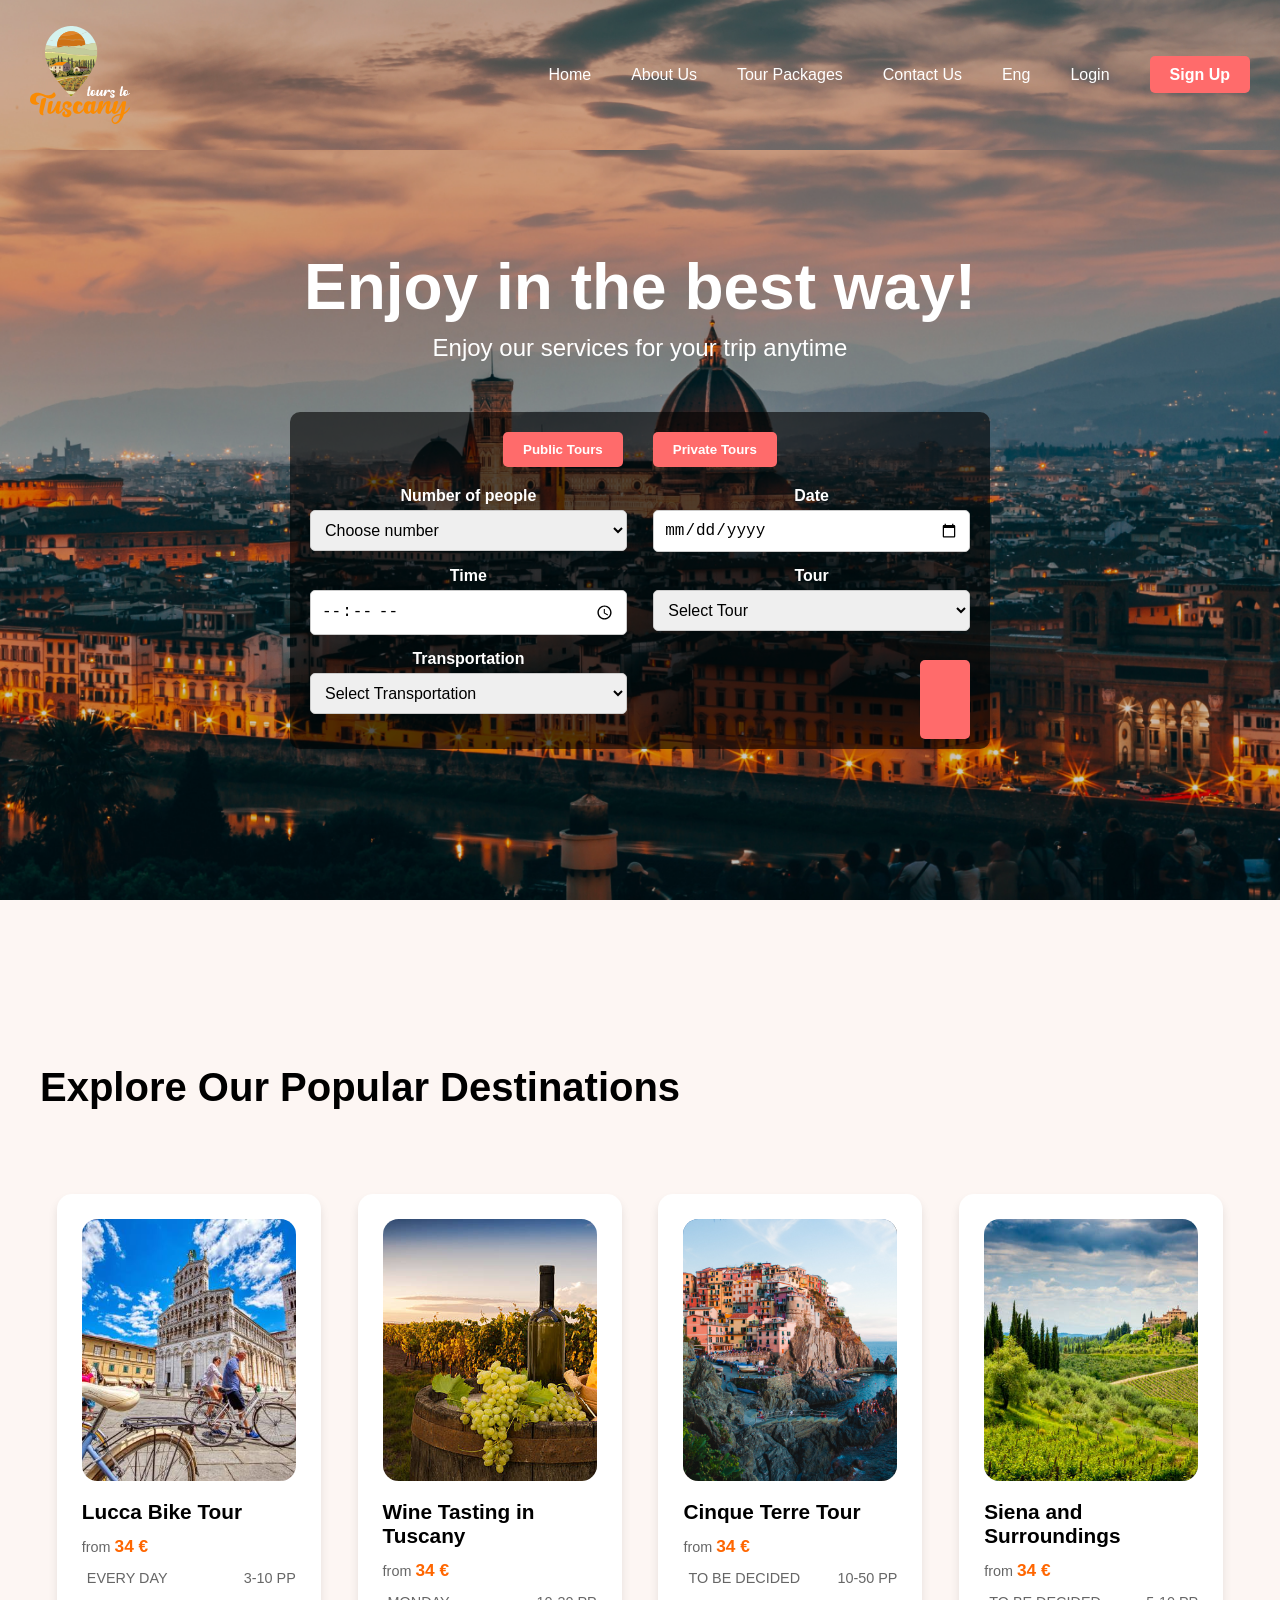
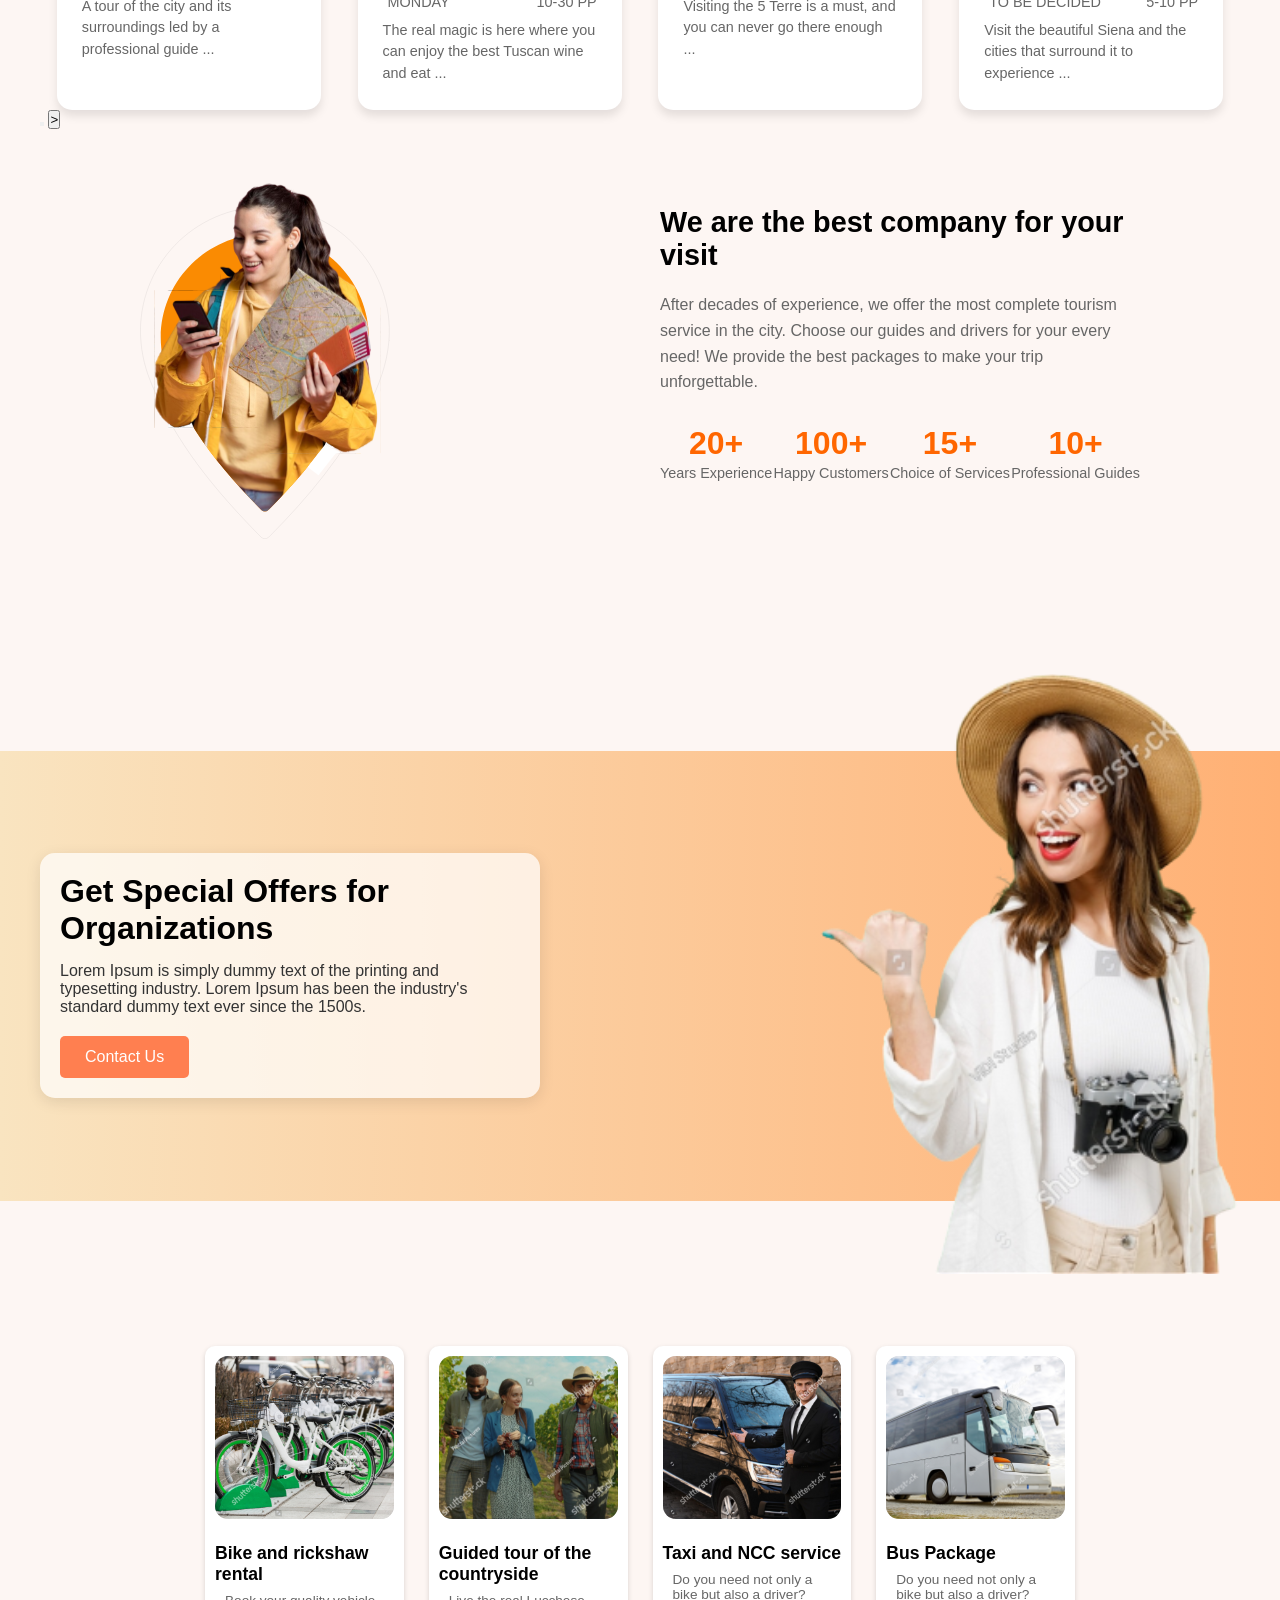
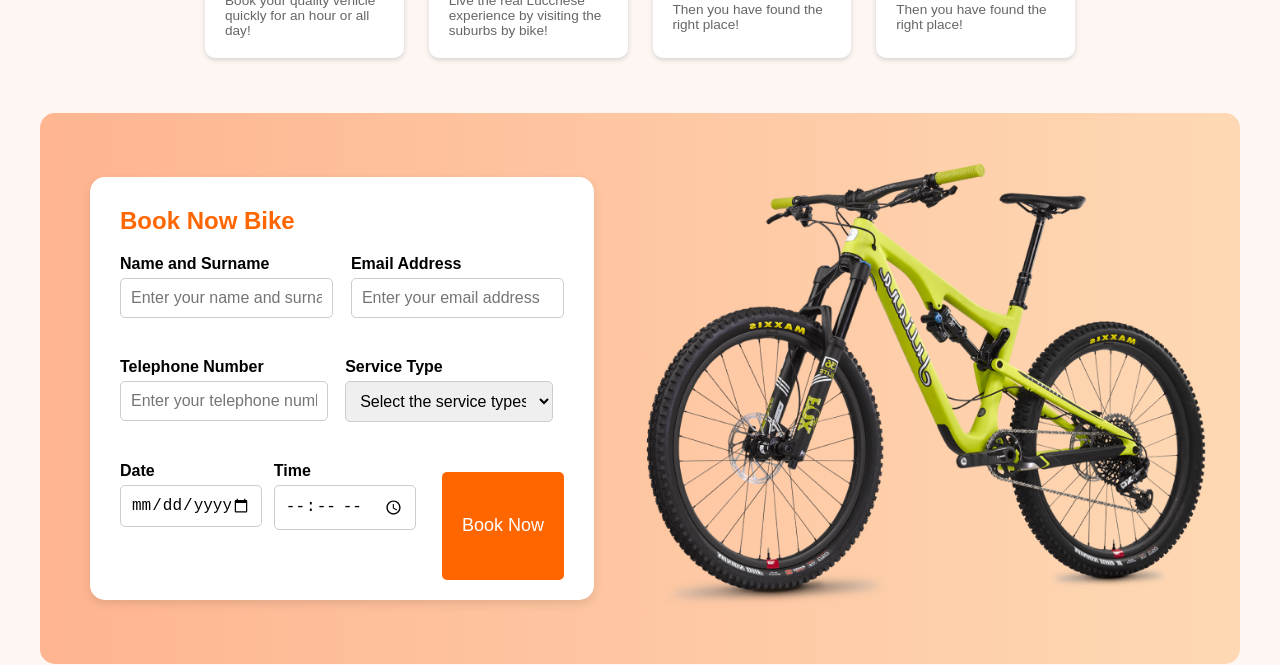
==== Travel-Website-by-shubham/index.html @ b856563a "first commit" ====
<!DOCTYPE html>
<html lang="en">

<head>
    <meta charset="UTF-8">
    <meta name="viewport" content="width=device-width, initial-scale=1.0">
    <title>Tours to Tuscany</title>
    <link rel="stylesheet" href="style.css">
</head>

<body>
    <header>
        <div class="navbar">
            <div class="logo">
                <img src="../FrontEnd Task/logo.svg" alt="Logo">
            </div>
            <nav>
                <ul>
                    <li><a href="#">Home</a></li>
                    <li><a href="#">About Us</a></li>
                    <li><a href="#">Tour Packages</a></li>
                    <li><a href="#">Contact Us</a></li>
                    <li class="dropdown">
                        <a href="#">Eng</a>
                        <ul class="dropdown-content">
                            <li><a href="#">Fr</a></li>
                            <li><a href="#">Es</a></li>
                            <li><a href="#">De</a></li>
                        </ul>
                    </li>
                    <li><a href="#">Login</a></li>
                    <li><a href="#" class="signup">Sign Up</a></li>
                </ul>
            </nav>
        </div>
        

        <div class="hero">
            <h1>Enjoy in the best way!</h1>
            <p>Enjoy our services for your trip anytime</p>
            <div class="search-box">
                <div class="tour-options">
                    <button class="active">Public Tours</button>
                    <button>Private Tours</button>
                </div>
                <form>
                    <div class="form-group">
                        <label for="people">Number of people</label>
                        <select id="people">
                            <option>Choose number</option>
                        </select>
                    </div>
                    <div class="form-group">
                        <label for="date">Date</label>
                        <input type="date" id="date">
                    </div>
                    <div class="form-group">
                        <label for="time">Time</label>
                        <input type="time" id="time">
                    </div>
                    <div class="form-group">
                        <label for="tour">Tour</label>
                        <select id="tour">
                            <option>Select Tour</option>
                        </select>
                    </div>
                    <div class="form-group">
                        <label for="transport">Transportation</label>
                        <select id="transport">
                            <option>Select Transportation</option>
                        </select>
                    </div>
                    <button type="submit"><i class="fas fa-search"></i></button>
                </form>
            </div>
        </div>   <br><br><br> <br><br><br><br><br><br><br><br><br>
        

        <section class="popular-destinations">

            <div class="popular-destinations">

                <h2>Explore Our Popular Destinations</h2> <br><br><br>
                <div class="carousel">
                    <div class="card">
                        <img src="../FrontEnd Task/Hero Page/popular_dest/popular_dest_1.svg" alt="Lucca Bike Tour">
                        <h3>Lucca Bike Tour</h3>
                        <p>from <span class="price">34 €</span></p>
                        <ul>
                            <li><i class="fas fa-calendar"></i> EVERY DAY</li>
                            <li><i class="fas fa-users"></i> 3-10 PP</li>
                        </ul>
                        <p>A tour of the city and its surroundings led by a professional guide ...</p>
                    </div>
                    <div class="card">
                        <img src="../FrontEnd Task/Hero Page/popular_dest/popular_dest_2.svg"
                            alt="Wine Tasting in Tuscany">
                        <h3>Wine Tasting in Tuscany</h3>
                        <p>from <span class="price">34 €</span></p>
                        <ul>
                            <li><i class="fas fa-calendar"></i> MONDAY</li>
                            <li><i class="fas fa-users"></i> 10-30 PP</li>
                        </ul>
                        <p>The real magic is here where you can enjoy the best Tuscan wine and eat ...</p>
                    </div>
                    <div class="card">
                        <img src="../FrontEnd Task/Hero Page/popular_dest/popular_dest_3.svg" alt="Cinque Terre Tour">
                        <h3>Cinque Terre Tour</h3>
                        <p>from <span class="price">34 €</span></p>
                        <ul>
                            <li><i class="fas fa-calendar"></i> TO BE DECIDED</li>
                            <li><i class="fas fa-users"></i> 10-50 PP</li>
                        </ul>
                        <p>Visiting the 5 Terre is a must, and you can never go there enough ...</p>
                    </div>
                    <div class="card">
                        <img src="../FrontEnd Task/Hero Page/popular_dest/popular_dest_4.svg"
                            alt="Siena and Surroundings">
                        <h3>Siena and Surroundings</h3>
                        <p>from <span class="price">34 €</span></p>
                        <ul>
                            <li><i class="fas fa-calendar"></i> TO BE DECIDED</li>
                            <li><i class="fas fa-users"></i> 5-10 PP</li>
                        </ul>
                        <p>Visit the beautiful Siena and the cities that surround it to experience ...</p>
                    </div>
                </div>

                <div class="carousel-controls">
                    <button class="carousel-btn prev-slide"></button>
                    <button class="carousel-btn next-slide">></button>
                </div>

                <div class="company-info">
                    <div class="info-image">
                        <img src="../FrontEnd Task/Hero Page/best_company/best_company01.svg" alt="Tourist with map">
                    </div>
                    <div class="info-text">
                        <h3>We are the best company for your visit</h3>
                        <p>After decades of experience, we offer the most complete tourism service in the city. Choose
                            our guides and drivers for your every need! We provide the best packages to make your trip
                            unforgettable.</p>
                        <div class="stats">
                            <div><span>20+</span>
                                <p>Years Experience</p>
                            </div>
                            <div><span>100+</span>
                                <p>Happy Customers</p>
                            </div>
                            <div><span>15+</span>
                                <p>Choice of Services</p>
                            </div>
                            <div><span>10+</span>
                                <p>Professional Guides</p>
                            </div>
                        </div>
                    </div>
                </div>
            </div>
        </section>  <br><br><br><br><br><br>


        <section class="special-offers">
            <section class="special-offers-section">
                <div class="content-container">
                    <div class="text-content">
                        <h2>Get Special Offers for Organizations</h2>
                        <p>Lorem Ipsum is simply dummy text of the printing and typesetting industry. Lorem Ipsum has been the industry's standard dummy text ever since the 1500s.</p>
                        <button class="contact-us-btn">Contact Us</button>
                    </div>
                    <div class="image-content">
                        <img src="../FrontEnd Task/Hero Page/special_offers/special_offers01.svg" alt="Special Offer Image">
                    </div>
                </div>
            </section> <br><br><br><br><br>
            
            <div class="offers-grid">
                <div class="offer-card">
                    <img src="../FrontEnd Task/Hero Page/services/services01.svg" alt="Bike and rickshaw rental">
                    <h3>Bike and rickshaw rental</h3>
                    <p>Book your quality vehicle quickly for an hour or all day!</p>
                </div>
                <div class="offer-card">
                    <img src="../FrontEnd Task/Hero Page/services/services02.svg" alt="Guided tour of the countryside">
                    <h3>Guided tour of the countryside</h3>
                    <p>Live the real Lucchese experience by visiting the suburbs by bike!</p>
                </div>
                <div class="offer-card">
                    <img src="../FrontEnd Task/Hero Page/services/services03.svg" alt="Taxi and NCC service">
                    <h3>Taxi and NCC service</h3>
                    <p>Do you need not only a bike but also a driver? Then you have found the right place!</p>
                </div>
                <div class="offer-card">
                    <img src="../FrontEnd Task/Hero Page/services/services04.svg" alt="Bus Package">
                    <h3>Bus Package</h3>
                    <p>Do you need not only a bike but also a driver? Then you have found the right place!</p>
                </div>
            </div>
        </section> 
        
        <section class="booking-section">
            <div class="form-container">
                <h2>Book Now Bike</h2>
                <form>
                    <div class="form-row">
                        <div class="form-group">
                            <label for="name">Name and Surname</label>
                            <input type="text" id="name" placeholder="Enter your name and surname">
                        </div>
                        <div class="form-group">
                            <label for="email">Email Address</label>
                            <input type="email" id="email" placeholder="Enter your email address">
                        </div>
                    </div>
    
                    <div class="form-row">
                        <div class="form-group">
                            <label for="telephone">Telephone Number</label>
                            <input type="tel" id="telephone" placeholder="Enter your telephone number">
                        </div>
                        <div class="form-group">
                            <label for="service">Service Type</label>
                            <select id="service">
                                <option>Select the service types</option>
                                <option>Bike Repair</option>
                                <option>General Maintenance</option>
                                <option>Custom Services</option>
                            </select>
                        </div>
                    </div>
    
                    <div class="form-row">
                        <div class="form-group">
                            <label for="date">Date</label>
                            <input type="date" id="date">
                        </div>
                        <div class="form-group">
                            <label for="time">Time</label>
                            <input type="time" id="time">
                        </div>
                    </div>
    
                    <button type="submit" class="book-now-btn">Book Now</button>
                </form>
            </div>
            <div class="image-container">
                <img src="../FrontEnd Task/Hero Page/book_a_bike/bike picture.png" alt="Bike Image">
            </div>
        </section>

    </header>

    <script src="script.js"></script>
</body>

</html>
---- Travel-Website-by-shubham/style.css ----
* {
    margin: 0;
    padding: 0;
    box-sizing: border-box;
}

body {
    font-family: Arial, sans-serif;
}

header {
    background: url('./src/images/hero_bg.png') no-repeat center center/cover;
    height: 100vh;
    color: rgb(0, 0, 0);
}

.navbar {
    background: url('./src/images/hero_bg.png') no-repeat top center;
    background-size: cover;
    display: flex;
    justify-content: space-between;
    align-items: center;
    padding: 20px 50px;
    height: 150px; /* Adjust the height as needed */
}


.logo img {
    width: 50px;
    height: auto;
}

.logo {
    display: flex;
    align-items: center;
}

.logo span {
    margin-left: 10px;
    font-size: 24px;
}

.logo .highlight {
    color: rgb(230, 60, 3);
}






/* Styles for the dropdown */
.navbar ul {
    list-style-type: none;
    padding: 0;
    margin: 0;
}

.navbar .dropdown {
    position: relative;
}

.navbar .dropdown-content {
    display: none;
    position: absolute;
    background-color: #fff;
    box-shadow: 0px 8px 16px rgba(0, 0, 0, 0.2);
    min-width: 100px;
    z-index: 1;
    top: 100%; /* Position the dropdown below the Eng button */
    left: 0;
    overflow: hidden;
    transition: max-height 0.3s ease;
}

.navbar .dropdown-content a {
    color: #333;
    padding: 10px;
    text-decoration: none;
    display: block;
}

.navbar .dropdown-content a:hover {
    background-color: #ddd;
}

/* Dropdown is shown on hover */
.navbar .dropdown:hover .dropdown-content {
    display: block;
    max-height: 300px; /* Limit max height for smooth scrolling effect */
}

/* Transition for a smoother dropdown open */
.navbar .dropdown-content {
    max-height: 0;
    overflow: hidden;
    transition: max-height 0.3s ease-out;
}

.navbar .dropdown:hover .dropdown-content {
    max-height: 150px; /* Adjust based on number of languages */
}





nav ul {
    list-style: none;
    display: flex;
}

nav ul li {
    margin-left: 20px;
}

nav ul li a {
    text-decoration: none;
    color: rgb(0, 0, 0);
}

.signup {
    background-color: orange;
    padding: 10px 20px;
    border-radius: 20px;
    color: white;
}

.hero {
    text-align: center;
    margin-top: 100px;
}

.hero h1 {
    font-size: 48px;
    margin-bottom: 20px;
}

.hero p {
    font-size: 18px;
    margin-bottom: 40px;
}

.search-box {
    background-color: rgba(255, 255, 255, 0.8);
    padding: 20px;
    border-radius: 10px;
    display: inline-block;
    width: 80%;
    max-width: 1000px;
    margin-top: 20px;
}

.tour-options {
    display: flex;
    justify-content: center;
    margin-bottom: 20px;
}

.tour-options button {
    background-color: rgb(189, 189, 189);
    border: none;
    padding: 10px 20px;
    cursor: pointer;
    margin: 0 10px;
}

.tour-options .active {
    background-color: orange;
    color: white;
    border-radius: 20px;
}

form {
    display: flex;
    flex-wrap: wrap;
    justify-content: space-between;
}

.form-group {
    display: flex;
    flex-direction: column;
    margin-bottom: 20px;
    width: 48%;
}

form button {
    background-color: orange;
    border: none;
    padding: 15px;
    border-radius: 50%;
    color: white;
    cursor: pointer;
    font-size: 20px;
    position: relative;
    top: 10px;
}

@media (max-width: 768px) {
    .navbar {
        flex-direction: column;
        padding: 10px 20px;
    }

    .hero h1 {
        font-size: 36px;
    }

    .form-group {
        width: 100%;
    }

    .search-box {
        width: 95%;
    }
}


.popular-destinations {
    padding: 50px 20px;
}

.popular-destinations h2 {
    font-size: 2.5em;
    font-weight: bold;
    margin-bottom: 30px;
    text-align: left;
}

.carousel {
    display: flex;
    justify-content: space-evenly;
    flex-wrap: wrap;
    gap: 20px;
}

.card {
    background-color: #fff;
    border-radius: 15px;
    box-shadow: 0 6px 10px rgba(0, 0, 0, 0.1);
    padding: 25px;
    max-width: 22%;
    text-align: left;
    transition: transform 0.3s ease, box-shadow 0.3s ease;
}

.card:hover {
    transform: scale(1.05);
    box-shadow: 0 10px 15px rgba(0, 0, 0, 0.2);
}

.card img {
    width: 100%;
    height: auto;
    border-radius: 10px;
}

.card h3 {
    font-size: 1.3em;
    margin: 15px 0 10px;
    font-weight: bold;
}

.card .price {
    color: #ff6600;
    font-size: 1.2em;
    font-weight: bold;
}

.card ul {
    list-style: none;
    padding: 0;
    margin: 10px 0;
    display: flex;
    justify-content: space-between;
    gap: 10px;
}

.card ul li {
    font-size: 0.9em;
    color: #666;
    display: flex;
    align-items: center;
}

.card ul li i {
    margin-right: 5px;
}

.card p {
    font-size: 0.9em;
    color: #666;
    line-height: 1.5;
}

.company-info {
    display: flex;
    justify-content: space-between;
    align-items: center;
    margin-top: 50px;
}

.info-image {
    flex-basis: 40%;
}

.info-image img {
    width: 100%;
    border-radius: 50%;
}

.info-text {
    flex-basis: 55%;
    text-align: left;
    padding-left: 20px;
}

.info-text h3 {
    font-size: 2em;
    font-weight: bold;
    margin-bottom: 15px;
}

.info-text p {
    font-size: 1.1em;
    line-height: 1.6;
    color: #666;
}

.stats {
    display: flex;
    justify-content: space-between;
    margin-top: 20px;
}

.stats div {
    text-align: center;
}

.stats div span {
    display: block;
    font-size: 1.5em;
    font-weight: bold;
    color: #ff6600;
}

.stats div p {
    font-size: 0.9em;
    color: #666;
}

.company-info {
    display: flex;
    margin-top: 50px;
    align-items: center;
    justify-content: center;
    gap: 20px;
}

.info-image img {
    width: 250px;
    height: auto;
    border-radius: 10px;
}

.info-text {
    max-width: 500px;
    text-align: left;
}

.info-text h3 {
    font-size: 1.8em;
    margin-bottom: 20px;
}

.info-text p {
    font-size: 1em;
    margin-bottom: 30px;
    line-height: 1.6;
}

.stats {
    display: flex;
    justify-content: space-between;
}

.stats div {
    text-align: center;
}

.stats div span {
    font-size: 2em;
    font-weight: bold;
    display: block;
    color: #ff6600;
}

.stats p {
    font-size: 0.9em;
    color: #666;
}

@media (max-width: 1024px) {
    .card {
        max-width: 45%;
    }

    .company-info {
        flex-direction: column;
    }

    .info-image img {
        width: 200px;
    }

    .info-text {
        max-width: 100%;
    }
}

@media (max-width: 768px) {
    .card {
        max-width: 100%;
    }

    .stats {
        flex-direction: column;
    }

    .stats div {
        margin-bottom: 20px;
    }
}


html {
    scroll-behavior: smooth;
}


@media (max-width: 768px) {
    .carousel {
        flex-direction: column;
        align-items: center;
    }
    .company-info {
        flex-direction: column;
        text-align: center;
    }
}



body {
    margin: 0;
    padding: 0;
    font-family: Arial, sans-serif;
}

.navbar {
    display: flex;
    justify-content: space-between;
    align-items: center;
    padding: 15px 30px;
    background-color: #333;
}

.navbar .logo img {
    width: 100px;
}

.navbar ul {
    list-style: none;
    display: flex;
    gap: 20px;
}

.navbar ul li {
    display: inline;
}

.navbar ul li a {
    text-decoration: none;
    color: #fff;
}

.navbar ul li a.signup {
    background-color: #ff6b6b;
    padding: 10px 20px;
    border-radius: 5px;
    color: white;
    font-weight: bold;
}


.offers-header h2 {
    font-size: 2rem;
    margin-bottom: 10px;
}

.offers-header p {
    margin-bottom: 20px;
    font-size: 1rem;
    color: #333; /* Adjust text color */
}

.contact-us {
    background-color: #FF7F50; /* Button color */
    color: white;
    padding: 10px 20px;
    border: none;
    border-radius: 5px;
    cursor: pointer;
    font-size: 1rem;
}




.offers-grid {
    display: grid;
    grid-template-columns: repeat(auto-fit, minmax(200px, 1fr)); /* Smaller card size */
    gap: 15px; /* Reduce gap between cards */
    margin: 50px 200px; /* Add margin around the grid */
}

.offer-card {
    background-color: white;
    border-radius: 10px; /* Reduce the roundness of the corners */
    box-shadow: 0 2px 5px rgba(0, 0, 0, 0.15); /* Softer box shadow */
    overflow: hidden;
    transition: transform 0.3s ease-in-out, box-shadow 0.3s ease-in-out;
    padding: 10px; /* Add padding inside the card */
    margin: 5px; /* Add margin around the card */
}

.offer-card:hover {
    transform: translateY(-5px);
    box-shadow: 0 4px 15px rgba(0, 0, 0, 0.2); /* Enhance shadow on hover */
}

.offer-card img {
    width: 100%;
    height: auto;
    margin-bottom: 10px; /* Space below the image */
}

.offer-card h3 {
    margin: 10px 0 8px 0;
    font-size: 1.1rem; /* Slightly smaller heading */
}

.offer-card p {
    padding: 0 10px 10px 10px;
    font-size: 0.85rem; /* Smaller font for description */
    color: #666; /* Softer text color */
}






.special-offers-section {
    background: linear-gradient(to right, #F9E4C0, #FFB074); /* Background gradient */
    display: flex;
    justify-content: center;
    align-items: center;
    min-height: 100px;
}

.content-container {
    display: flex;
    align-items: center;
    justify-content: space-between;
    max-width: 1200px;
    width: 100%;
    height: 450px;
}

.text-content {
    max-width: 500px;
    text-align: left;
    background-color: rgba(255, 255, 255, 0.7); /* Add transparency to the text background */
    padding: 20px;
    border-radius: 15px; /* Rounded corners */
    box-shadow: 0px 4px 15px rgba(0, 0, 0, 0.1); /* Box shadow */
}

.text-content h2 {
    font-size: 2rem;
    margin-bottom: 15px;
}

.text-content p {
    font-size: 1rem;
    margin-bottom: 20px;
    color: #333;
}

.contact-us-btn {
    background-color: #FF7F50;
    color: white;
    padding: 12px 25px;
    border: none;
    border-radius: 5px;
    cursor: pointer;
    font-size: 1rem;
    transition: background-color 0.3s ease;
}

.contact-us-btn:hover {
    background-color: #FF5722;
    border-radius: 40%;
}

.image-content img {
    max-width: 500px;
    height: auto;
}

@media (max-width: 768px) {
    .content-container {
        flex-direction: column;
        text-align: center;
    }

    .image-content {
        margin-top: 20px;
    }

    .image-content img {
        max-width: 300px;
    }
}




* {
    margin: 0;
    padding: 0;
    box-sizing: border-box;
}

body {
    font-family: Arial, sans-serif;
    background-color: #fdf6f3;
}

.booking-section {
    display: flex;
    justify-content: space-between;
    align-items: center;
    justify-content: space-between;
    padding: 50px;
    width: 100%;
    background: linear-gradient(90deg, rgba(255, 153, 102, 0.7), rgba(255, 204, 153, 0.7));
    border-radius: 15px;
    max-width: 1200px;
    margin: auto;
}


.form-container {
    background-color: white;
    padding: 30px;
    border-radius: 15px;
    box-shadow: 0 4px 10px rgba(0, 0, 0, 0.1);
    width: 50%;
}

.form-container h2 {
    margin-bottom: 20px;
    color: #FF6600;
}

.form-row {
    display: flex;
    justify-content: space-between;
    margin-bottom: 20px;
}

.form-group {
    display: flex;
    flex-direction: column;
    width: 48%;
}

.form-group label {
    margin-bottom: 5px;
    font-weight: bold;
}

.form-group input, .form-group select {
    padding: 10px;
    border: 1px solid #ccc;
    border-radius: 5px;
    font-size: 16px;
}

.book-now-btn {
    background-color: #FF6600;
    color: white;
    padding: 10px 20px;
    border: none;
    border-radius: 5px;
    font-size: 18px;
    cursor: pointer;
    transition: background-color 0.3s;
}

.book-now-btn:hover {
    background-color: #ff8533;
}

.image-container img {
    max-width: 100%;
    border-radius: 10px;
    margin-left: 30px;
}

@media (max-width: 768px) {
    .booking-section {
        flex-direction: column;
        text-align: center;
    }

    .form-container {
        width: 100%;
    }

    .image-container {
        margin-top: 20px;
    }
}














/* Hero Section */
.hero {
    position: relative;
    /* background-image: url('src/images/hero_bg.png');  */
    background-size: cover;
    background-position: center;
    display: flex;
    flex-direction: column;
    align-items: center;
    justify-content: center;
    color: #fff;
    text-align: center;
    padding: 0 20px;
}

.hero h1 {
    font-size: 4em;
    font-weight: 700;
    margin-bottom: 10px;
}

.hero p {
    font-size: 1.5em;
    margin-bottom: 30px;
}

/* Search Box */
.search-box {
    background-color: rgba(0, 0, 0, 0.6); /* Semi-transparent background */
    padding: 20px;
    border-radius: 10px;
    max-width: 700px;
    width: 100%;
}

.search-box .tour-options {
    display: flex;
    justify-content: center;
    gap: 10px;
    margin-bottom: 20px;
}

.search-box .tour-options button {
    padding: 10px 20px;
    background-color: #ff6b6b;
    border: none;
    color: white;
    font-weight: bold;
    cursor: pointer;
    border-radius: 5px;
}

.search-box .form-group {
    margin-bottom: 15px;
}

.search-box .form-group label {
    display: block;
    margin-bottom: 5px;
}

.search-box .form-group select,
.search-box .form-group input {
    width: 100%;
    padding: 10px;
    border-radius: 5px;
    border: 1px solid #ccc;
}

.search-box button[type="submit"] {
    background-color: #ff6b6b;
    color: white;
    padding: 12px 20px;
    border: none;
    border-radius: 5px;
    cursor: pointer;
    font-size: 1.2em;
    display: inline-flex;
    align-items: center;
}

.search-box button[type="submit"] i {
    margin-left: 10px;
}

/* Media Queries for Responsiveness */
@media (max-width: 768px) {
    .hero h1 {
        font-size: 3em;
    }

    .search-box {
        max-width: 90%;
    }

    .navbar ul {
        flex-direction: column;
        gap: 10px;
    }
}
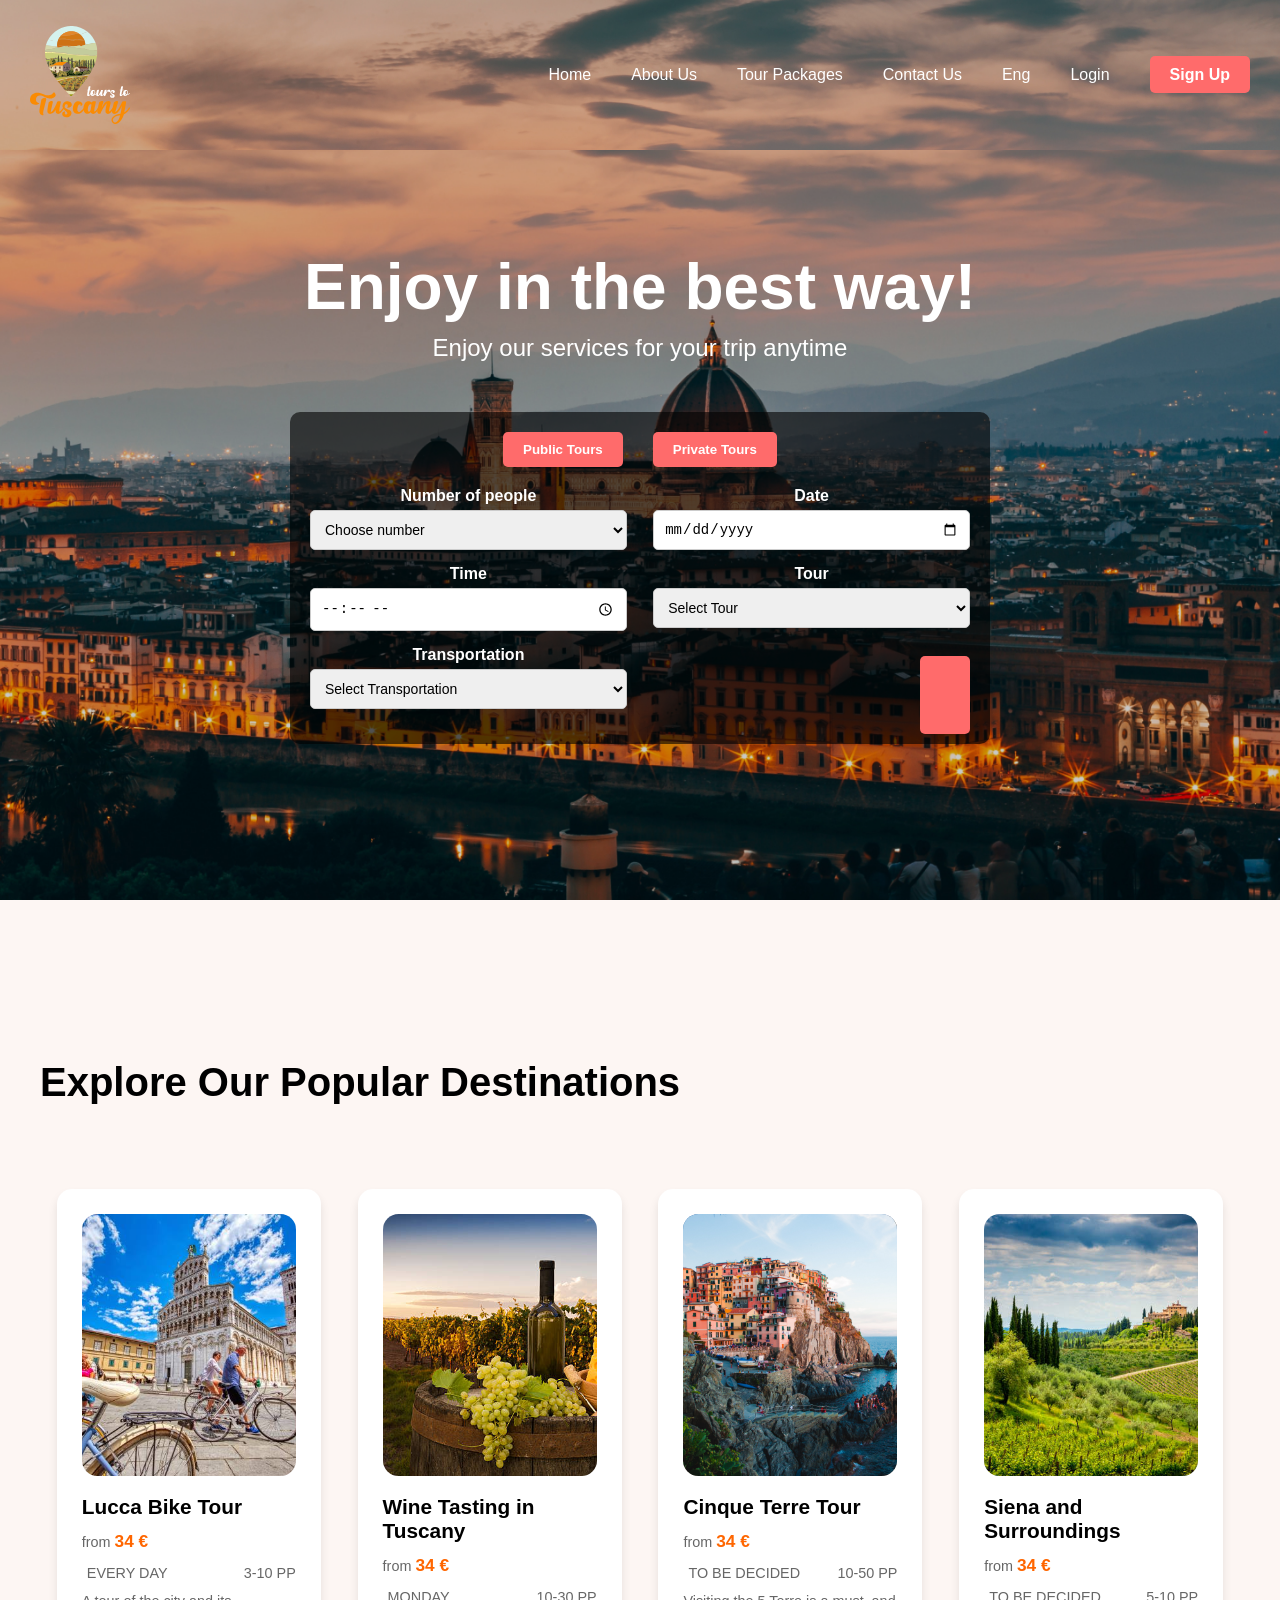
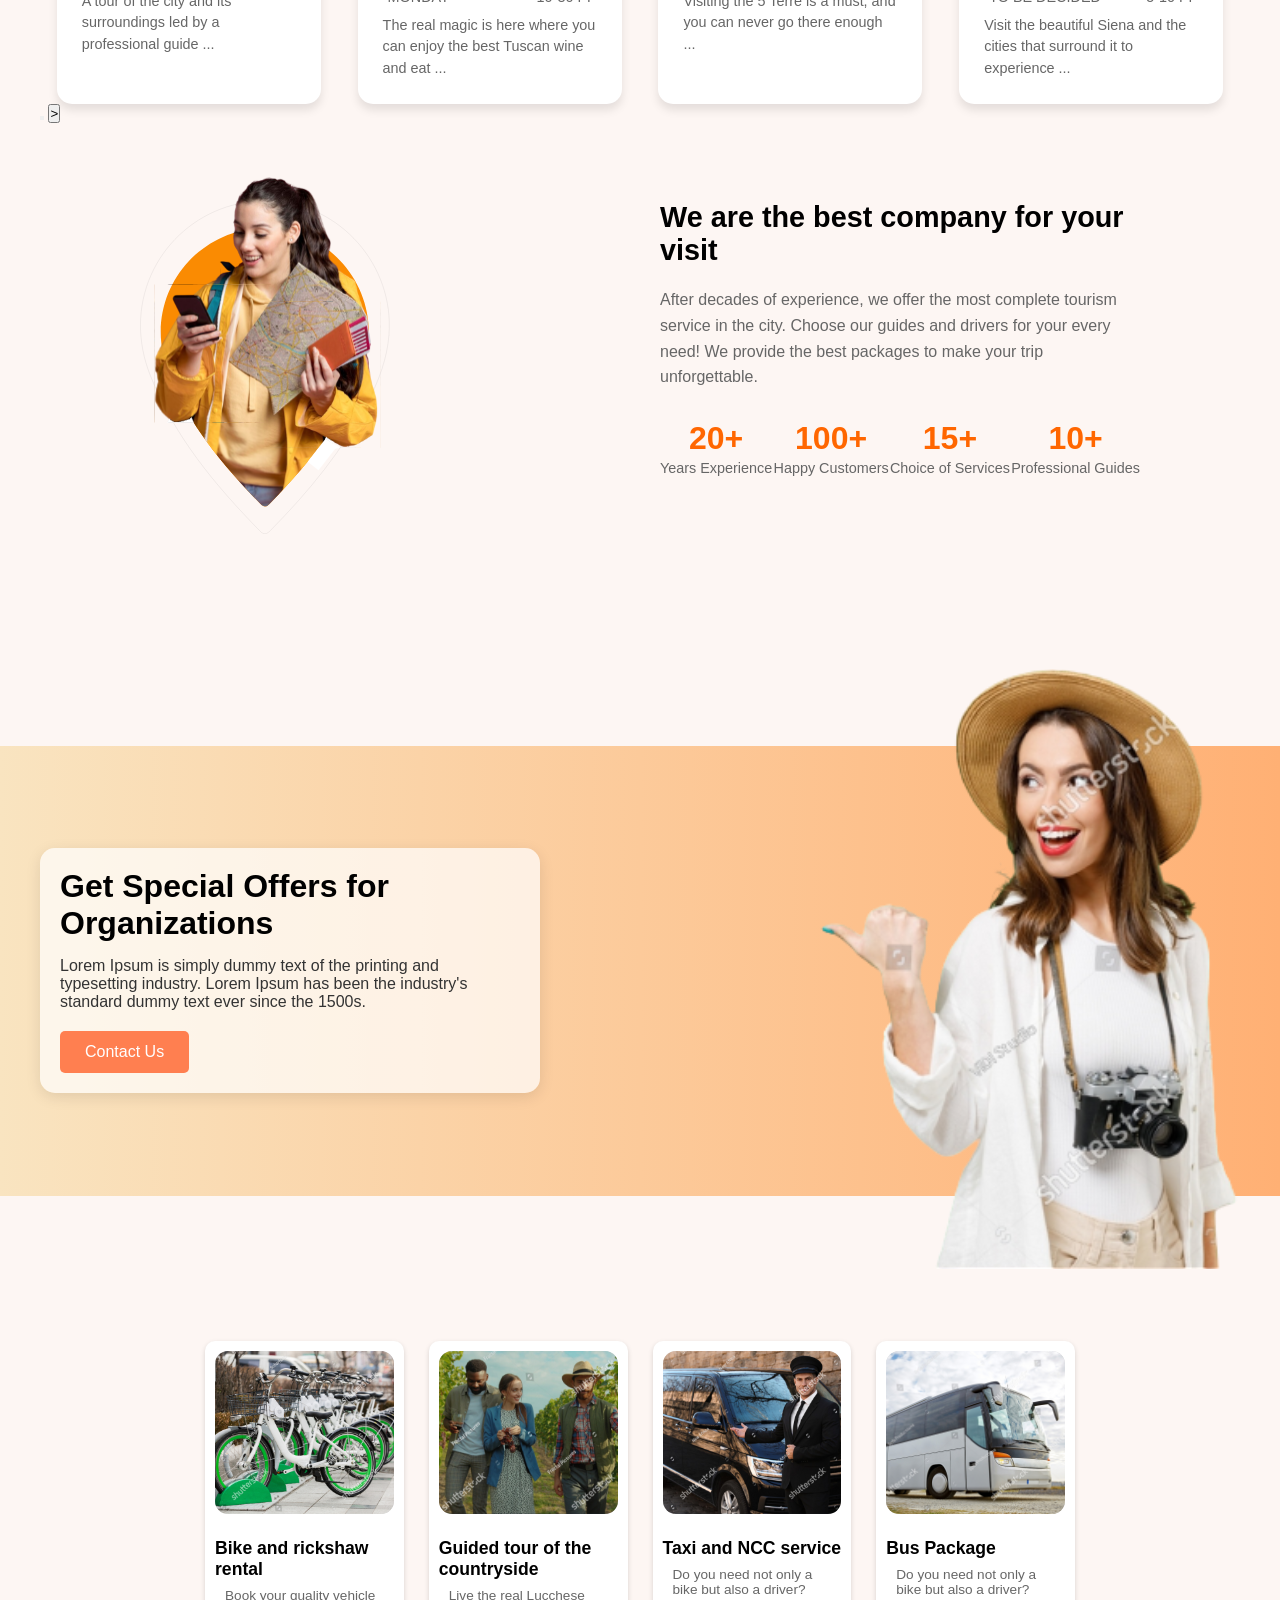
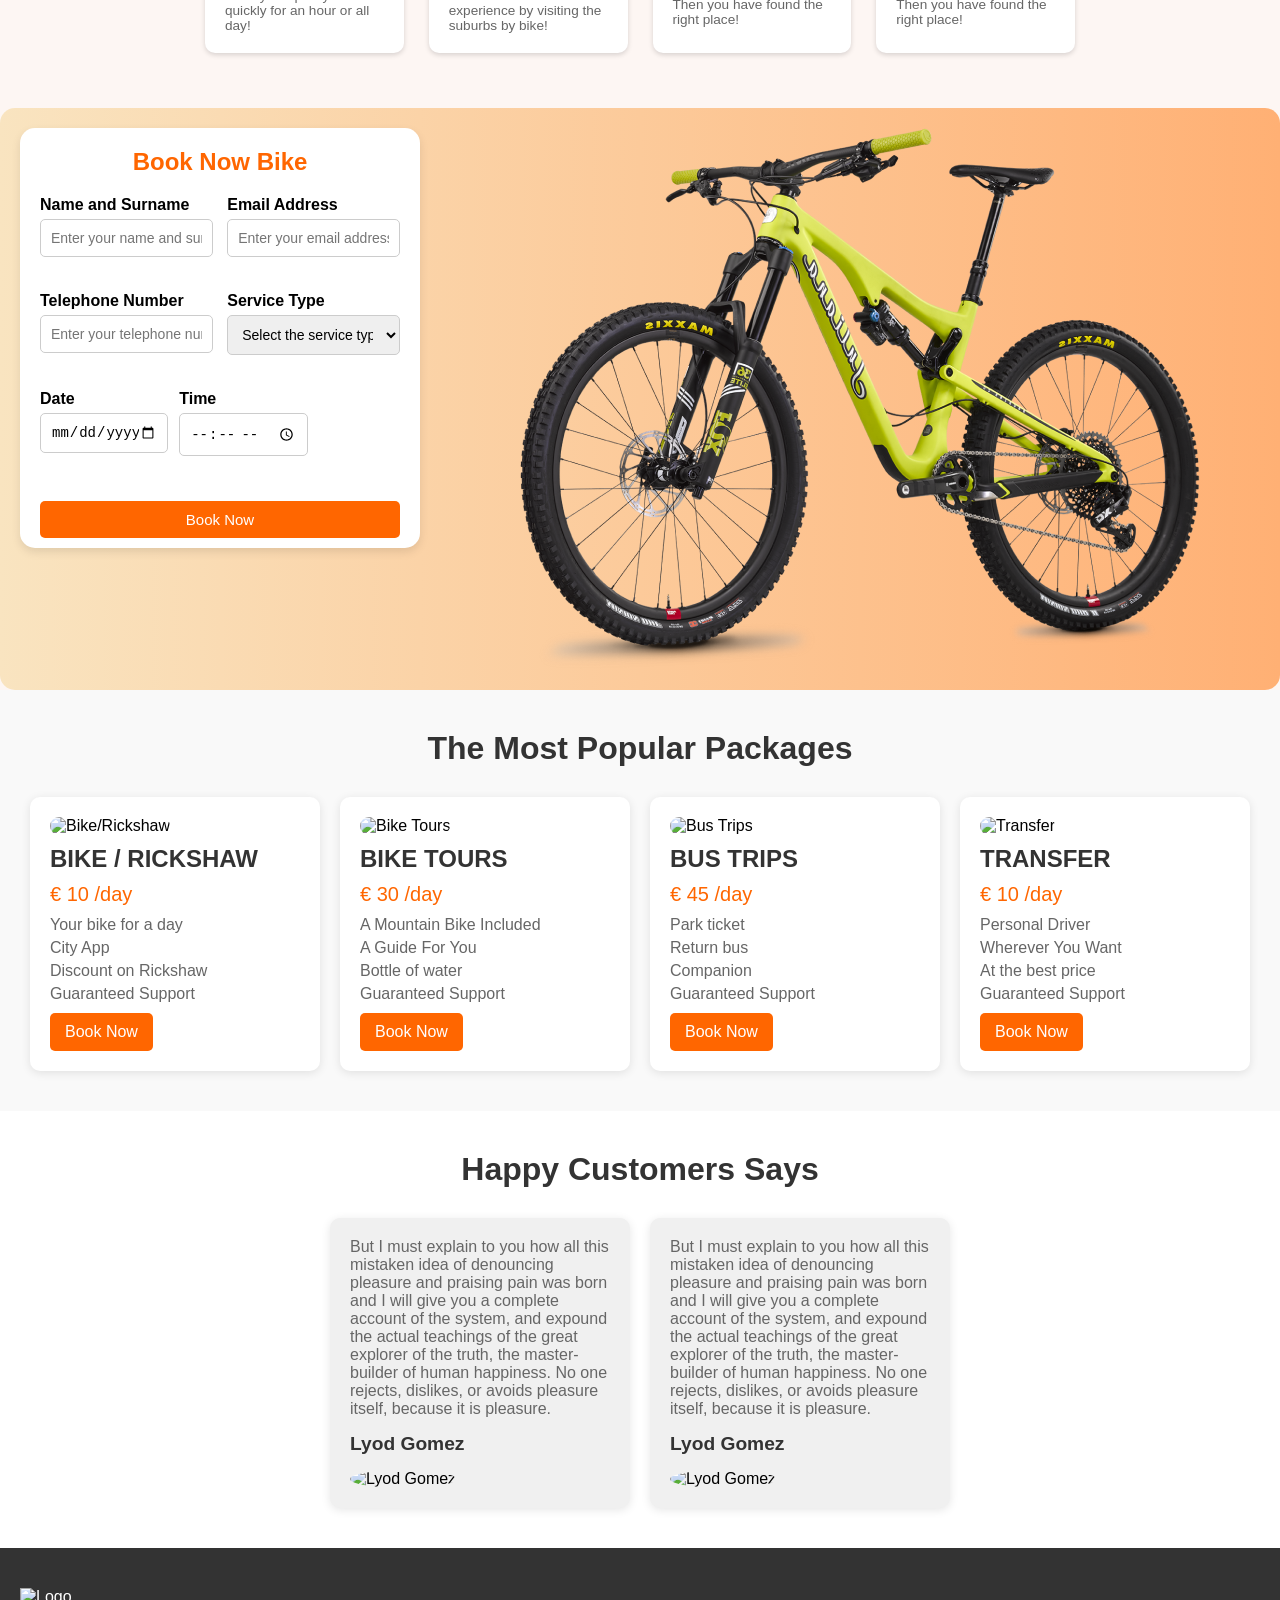
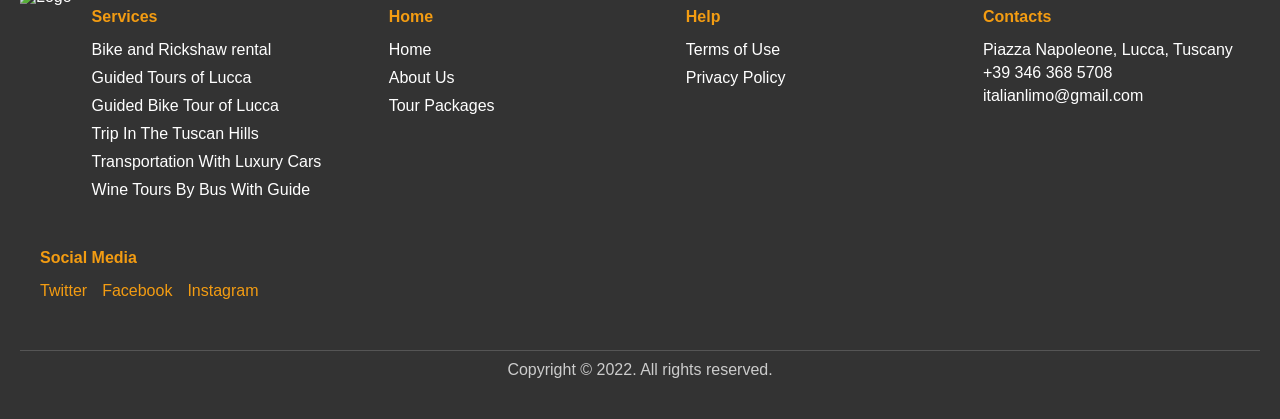
==== commit 4bdaa7fc: "second commit" ====
--- a/Travel-Website-by-shubham/index.html
+++ b/Travel-Website-by-shubham/index.html
@@ -248,10 +248,145 @@
             </div>
         </section>
 
+        <section class="popular-packages">
+            <h2>The Most Popular Packages</h2>
+            <div class="packages-container">
+                <div class="package-card">
+                    <img src="path/to/rickshaw-image.jpg" alt="Bike/Rickshaw" />
+                    <h3>BIKE / RICKSHAW</h3>
+                    <p>€ 10 /day</p>
+                    <ul>
+                        <li>Your bike for a day</li>
+                        <li>City App</li>
+                        <li>Discount on Rickshaw</li>
+                        <li>Guaranteed Support</li>
+                    </ul>
+                    <a href="#" class="btn">Book Now</a>
+                </div>
+        
+                <div class="package-card">
+                    <img src="path/to/bike-tours-image.jpg" alt="Bike Tours" />
+                    <h3>BIKE TOURS</h3>
+                    <p>€ 30 /day</p>
+                    <ul>
+                        <li>A Mountain Bike Included</li>
+                        <li>A Guide For You</li>
+                        <li>Bottle of water</li>
+                        <li>Guaranteed Support</li>
+                    </ul>
+                    <a href="#" class="btn">Book Now</a>
+                </div>
+        
+                <div class="package-card">
+                    <img src="path/to/bus-trips-image.jpg" alt="Bus Trips" />
+                    <h3>BUS TRIPS</h3>
+                    <p>€ 45 /day</p>
+                    <ul>
+                        <li>Park ticket</li>
+                        <li>Return bus</li>
+                        <li>Companion</li>
+                        <li>Guaranteed Support</li>
+                    </ul>
+                    <a href="#" class="btn">Book Now</a>
+                </div>
+        
+                <div class="package-card">
+                    <img src="path/to/transfer-image.jpg" alt="Transfer" />
+                    <h3>TRANSFER</h3>
+                    <p>€ 10 /day</p>
+                    <ul>
+                        <li>Personal Driver</li>
+                        <li>Wherever You Want</li>
+                        <li>At the best price</li>
+                        <li>Guaranteed Support</li>
+                    </ul>
+                    <a href="#" class="btn">Book Now</a>
+                </div>
+            </div>
+        </section>
+
+        <section class="customer-testimonials">
+            <h2>Happy Customers Says</h2>
+            <div class="testimonial-container">
+                <div class="testimonial-card">
+                    <p>
+                        But I must explain to you how all this mistaken idea of denouncing pleasure and praising pain was born and I will give you a complete account of the system, and expound the actual teachings of the great explorer of the truth, the master-builder of human happiness. No one rejects, dislikes, or avoids pleasure itself, because it is pleasure.
+                    </p>
+                    <h3>Lyod Gomez</h3>
+                    <img src="path/to/lyod-gomez.jpg" alt="Lyod Gomez" />
+                </div>
+        
+                <div class="testimonial-card">
+                    <p>
+                        But I must explain to you how all this mistaken idea of denouncing pleasure and praising pain was born and I will give you a complete account of the system, and expound the actual teachings of the great explorer of the truth, the master-builder of human happiness. No one rejects, dislikes, or avoids pleasure itself, because it is pleasure.
+                    </p>
+                    <h3>Lyod Gomez</h3>
+                    <img src="path/to/lyod-gomez.jpg" alt="Lyod Gomez" />
+                </div>
+            </div>
+        </section>
+
+        <footer>
+            <div class="footer-container">
+                <div class="footer-logo">
+                    <img src="path/to/logo.png" alt="Logo" /> <!-- Replace with your logo path -->
+                </div>
+                <div class="footer-section">
+                    <h4>Services</h4>
+                    <ul>
+                        <li>Bike and Rickshaw rental</li>
+                        <li>Guided Tours of Lucca</li>
+                        <li>Guided Bike Tour of Lucca</li>
+                        <li>Trip In The Tuscan Hills</li>
+                        <li>Transportation With Luxury Cars</li>
+                        <li>Wine Tours By Bus With Guide</li>
+                    </ul>
+                </div>
+                <div class="footer-section">
+                    <h4>Home</h4>
+                    <ul>
+                        <li>Home</li>
+                        <li>About Us</li>
+                        <li>Tour Packages</li>
+                    </ul>
+                </div>
+                <div class="footer-section">
+                    <h4>Help</h4>
+                    <ul>
+                        <li>Terms of Use</li>
+                        <li>Privacy Policy</li>
+                    </ul>
+                </div>
+                <div class="footer-section">
+                    <h4>Contacts</h4>
+                    <p>Piazza Napoleone, Lucca, Tuscany</p>
+                    <p>+39 346 368 5708</p>
+                    <p>italianlimo@gmail.com</p>
+                </div>
+                <div class="footer-section">
+                    <h4>Social Media</h4>
+                    <ul class="social-media">
+                        <li><a href="#">Twitter</a></li>
+                        <li><a href="#">Facebook</a></li>
+                        <li><a href="#">Instagram</a></li>
+                    </ul>
+                </div>
+            </div>
+            <div class="footer-bottom">
+                <p>Copyright © 2022. All rights reserved.</p>
+            </div>
+        </footer>
+        
+        
+        
+        
+
     </header>
+    
 
     <script src="script.js"></script>
 </body>
 
 </html>
 
+
--- a/Travel-Website-by-shubham/style.css
+++ b/Travel-Website-by-shubham/style.css
@@ -21,7 +21,7 @@
     justify-content: space-between;
     align-items: center;
     padding: 20px 50px;
-    height: 150px; /* Adjust the height as needed */
+    height: 150px; 
 }
 
 
@@ -650,33 +650,37 @@
 
 .booking-section {
     display: flex;
+    flex-wrap: wrap; /* Allow items to wrap */
     justify-content: space-between;
-    align-items: center;
-    justify-content: space-between;
-    padding: 50px;
+    align-items: flex-start; /* Align items to the top */
+    padding: 20px; 
     width: 100%;
-    background: linear-gradient(90deg, rgba(255, 153, 102, 0.7), rgba(255, 204, 153, 0.7));
+    background: linear-gradient(to right, #F9E4C0, #FFB074); /* Background gradient */
     border-radius: 15px;
-    max-width: 1200px;
-    margin: auto;
+    max-width: 100%; /* Limit max width for larger screens */
+    min-height: 50px; /* Set a lower minimum height */
 }
 
 
 .form-container {
     background-color: white;
-    padding: 30px;
+    padding: 20px;
     border-radius: 15px;
     box-shadow: 0 4px 10px rgba(0, 0, 0, 0.1);
-    width: 50%;
+    width: 100%; 
+    max-width: 400px; /* Limit max width */
+    box-sizing: border-box; /* Include padding in width calculation */
 }
 
 .form-container h2 {
     margin-bottom: 20px;
     color: #FF6600;
+    text-align: center; /* Center align the title */
 }
 
 .form-row {
     display: flex;
+    flex-wrap: wrap; /* Allow items to wrap */
     justify-content: space-between;
     margin-bottom: 20px;
 }
@@ -684,7 +688,7 @@
 .form-group {
     display: flex;
     flex-direction: column;
-    width: 48%;
+    margin-bottom: 15px; /* Space between fields */
 }
 
 .form-group label {
@@ -692,26 +696,35 @@
     font-weight: bold;
 }
 
-.form-group input, .form-group select {
+.form-group input,
+.form-group select {
     padding: 10px;
     border: 1px solid #ccc;
     border-radius: 5px;
-    font-size: 16px;
+    font-size: 14px; /* Reduced font size */
 }
 
 .book-now-btn {
     background-color: #FF6600;
     color: white;
-    padding: 10px 20px;
     border: none;
     border-radius: 5px;
-    font-size: 18px;
+    font-size: 15px;
     cursor: pointer;
+    padding: 10px; /* Add padding for the button */
     transition: background-color 0.3s;
+    width: 100%; /* Full width for the button */
 }
 
 .book-now-btn:hover {
     background-color: #ff8533;
+}
+
+.image-container {
+    flex: 1; /* Allow the image container to grow */
+    min-width: 300px; /* Minimum width */
+    display: flex;
+    justify-content: center; /* Center align the image */
 }
 
 .image-container img {
@@ -720,6 +733,40 @@
     margin-left: 30px;
 }
 
+
+/* Responsive Styles */
+@media (max-width: 768px) {
+    .booking-section {
+        flex-direction: column; /* Stack vertically on small screens */
+        align-items: center; /* Center items */
+        width: 100%;
+    }
+
+    .form-container {
+        width: 100%; /* Full width on small screens */
+        margin-bottom: 20px; /* Space between form and image */
+    }
+
+    .image-container {
+        margin-left: 0; /* Remove left margin on small screens */
+        text-align: center; /* Center the image */
+    }
+    
+    .form-row {
+        flex-direction: column; /* Stack form fields on small screens */
+        align-items: stretch; /* Align fields to full width */
+    }
+
+    .form-group {
+        width: 100%; /* Full width for each input on small screens */
+    }
+
+    .form-row .form-group {
+        width: 100%; /* Override to ensure full width */
+    }
+}
+
+
 @media (max-width: 768px) {
     .booking-section {
         flex-direction: column;
@@ -737,6 +784,238 @@
 
 
 
+/* Add this CSS to your existing stylesheet */
+.popular-packages {
+    padding: 40px 20px;
+    background-color: #f9f9f9; /* Change to your preferred background color */
+    text-align: center;
+}
+
+.popular-packages h2 {
+    margin-bottom: 30px;
+    font-size: 2rem;
+    color: #333; /* Change to your preferred color */
+}
+
+.packages-container {
+    display: flex;
+    flex-wrap: wrap;
+    justify-content: center;
+    gap: 20px; /* Space between cards */
+}
+
+.package-card {
+    background-color: #fff; /* White background for the card */
+    border-radius: 10px; /* Rounded corners */
+    box-shadow: 0 2px 10px rgba(0, 0, 0, 0.1); /* Subtle shadow */
+    padding: 20px;
+    text-align: left; /* Align text to the left */
+    width: calc(25% - 20px); /* Card width for larger screens */
+    transition: transform 0.3s; /* Smooth scale on hover */
+}
+
+.package-card img {
+    width: 100%; /* Full-width image */
+    border-radius: 10px; /* Rounded corners for the image */
+}
+
+.package-card h3 {
+    margin: 10px 0;
+    font-size: 1.5rem;
+    color: #333; /* Change to your preferred color */
+}
+
+.package-card p {
+    font-size: 1.25rem;
+    color: #ff6600; /* Price color */
+}
+
+.package-card ul {
+    list-style: none;
+    padding: 0;
+    margin: 10px 0;
+}
+
+.package-card ul li {
+    margin: 5px 0;
+    color: #666; /* Change to your preferred color */
+}
+
+.btn {
+    display: inline-block;
+    padding: 10px 15px;
+    background-color: #ff6600; /* Button background color */
+    color: #fff; /* Button text color */
+    text-decoration: none;
+    border-radius: 5px; /* Rounded button corners */
+    transition: background-color 0.3s;
+}
+
+.btn:hover {
+    background-color: #cc5200; /* Darker shade on hover */
+}
+
+/* Responsive Styles */
+@media (max-width: 1024px) {
+    .package-card {
+        width: calc(33.33% - 20px); /* 3 cards per row */
+    }
+}
+
+@media (max-width: 768px) {
+    .package-card {
+        width: calc(50% - 20px); /* 2 cards per row */
+    }
+}
+
+@media (max-width: 480px) {
+    .package-card {
+        width: 100%; /* 1 card per row */
+    }
+}
+
+
+
+/* Add this CSS to your existing stylesheet */
+.customer-testimonials {
+    padding: 40px 20px;
+    background-color: #fff; /* Change to your preferred background color */
+    text-align: center;
+}
+
+.customer-testimonials h2 {
+    margin-bottom: 30px;
+    font-size: 2rem;
+    color: #333; /* Change to your preferred color */
+}
+
+.testimonial-container {
+    display: flex;
+    flex-wrap: wrap;
+    justify-content: center;
+    gap: 20px; /* Space between cards */
+}
+
+.testimonial-card {
+    background-color: #f0f0f0; /* Light grey background for the testimonial card */
+    border-radius: 10px; /* Rounded corners */
+    box-shadow: 0 2px 10px rgba(0, 0, 0, 0.1); /* Subtle shadow */
+    padding: 20px;
+    width: 300px; /* Fixed width for each card */
+    text-align: left; /* Align text to the left */
+    transition: transform 0.3s; /* Smooth scale on hover */
+}
+
+.testimonial-card p {
+    font-size: 1rem;
+    color: #666; /* Text color */
+    margin-bottom: 15px;
+}
+
+.testimonial-card h3 {
+    font-size: 1.2rem;
+    color: #333; /* Change to your preferred color */
+    margin: 5px 0;
+}
+
+.testimonial-card img {
+    width: 50px; /* Set a fixed width for the image */
+    height: 50px; /* Set a fixed height for the image */
+    border-radius: 50%; /* Circular image */
+    margin-top: 10px; /* Space above the image */
+}
+
+/* Responsive Styles */
+@media (max-width: 768px) {
+    .testimonial-card {
+        width: 100%; /* Full width on smaller screens */
+    }
+}
+
+
+
+/* Add this CSS to your existing stylesheet */
+footer {
+    background-color: #333; /* Dark background color */
+    color: #fff; /* White text color */
+    padding: 40px 20px;
+}
+
+.footer-container {
+    display: flex;
+    flex-wrap: wrap;
+    justify-content: space-between;
+}
+
+.footer-logo img {
+    max-width: 150px; /* Adjust as needed */
+}
+
+.footer-section {
+    flex: 1; /* Equal space for each section */
+    min-width: 200px; /* Minimum width */
+    margin: 20px;
+}
+
+.footer-section h4 {
+    margin-bottom: 15px;
+    color: #f39c12; /* Orange color for headings */
+}
+
+.footer-section ul {
+    list-style-type: none; /* No bullet points */
+    padding: 0;
+}
+
+.footer-section ul li {
+    margin-bottom: 10px; /* Space between list items */
+}
+
+.footer-section p {
+    margin: 5px 0; /* Space between paragraphs */
+}
+
+.footer-bottom {
+    text-align: center;
+    margin-top: 20px;
+    border-top: 1px solid #555; /* Separator line */
+    padding-top: 10px;
+}
+
+.footer-bottom p {
+    margin: 0;
+    color: #ccc; /* Light grey text color */
+}
+
+.social-media {
+    display: flex;
+    gap: 15px; /* Space between social media links */
+}
+
+.social-media li {
+    display: inline; /* Horizontal list */
+}
+
+.social-media a {
+    color: #f39c12; /* Orange color for links */
+    text-decoration: none; /* No underline */
+}
+
+.social-media a:hover {
+    text-decoration: underline; /* Underline on hover */
+}
+
+/* Responsive Styles */
+@media (max-width: 768px) {
+    .footer-container {
+        flex-direction: column; /* Stack sections on small screens */
+        align-items: center; /* Center align */
+    }
+
+    .footer-section {
+        text-align: center; /* Center text in each section */
+    }
+}
 
 
 
@@ -848,3 +1127,6 @@
         gap: 10px;
     }
 }
+
+
+
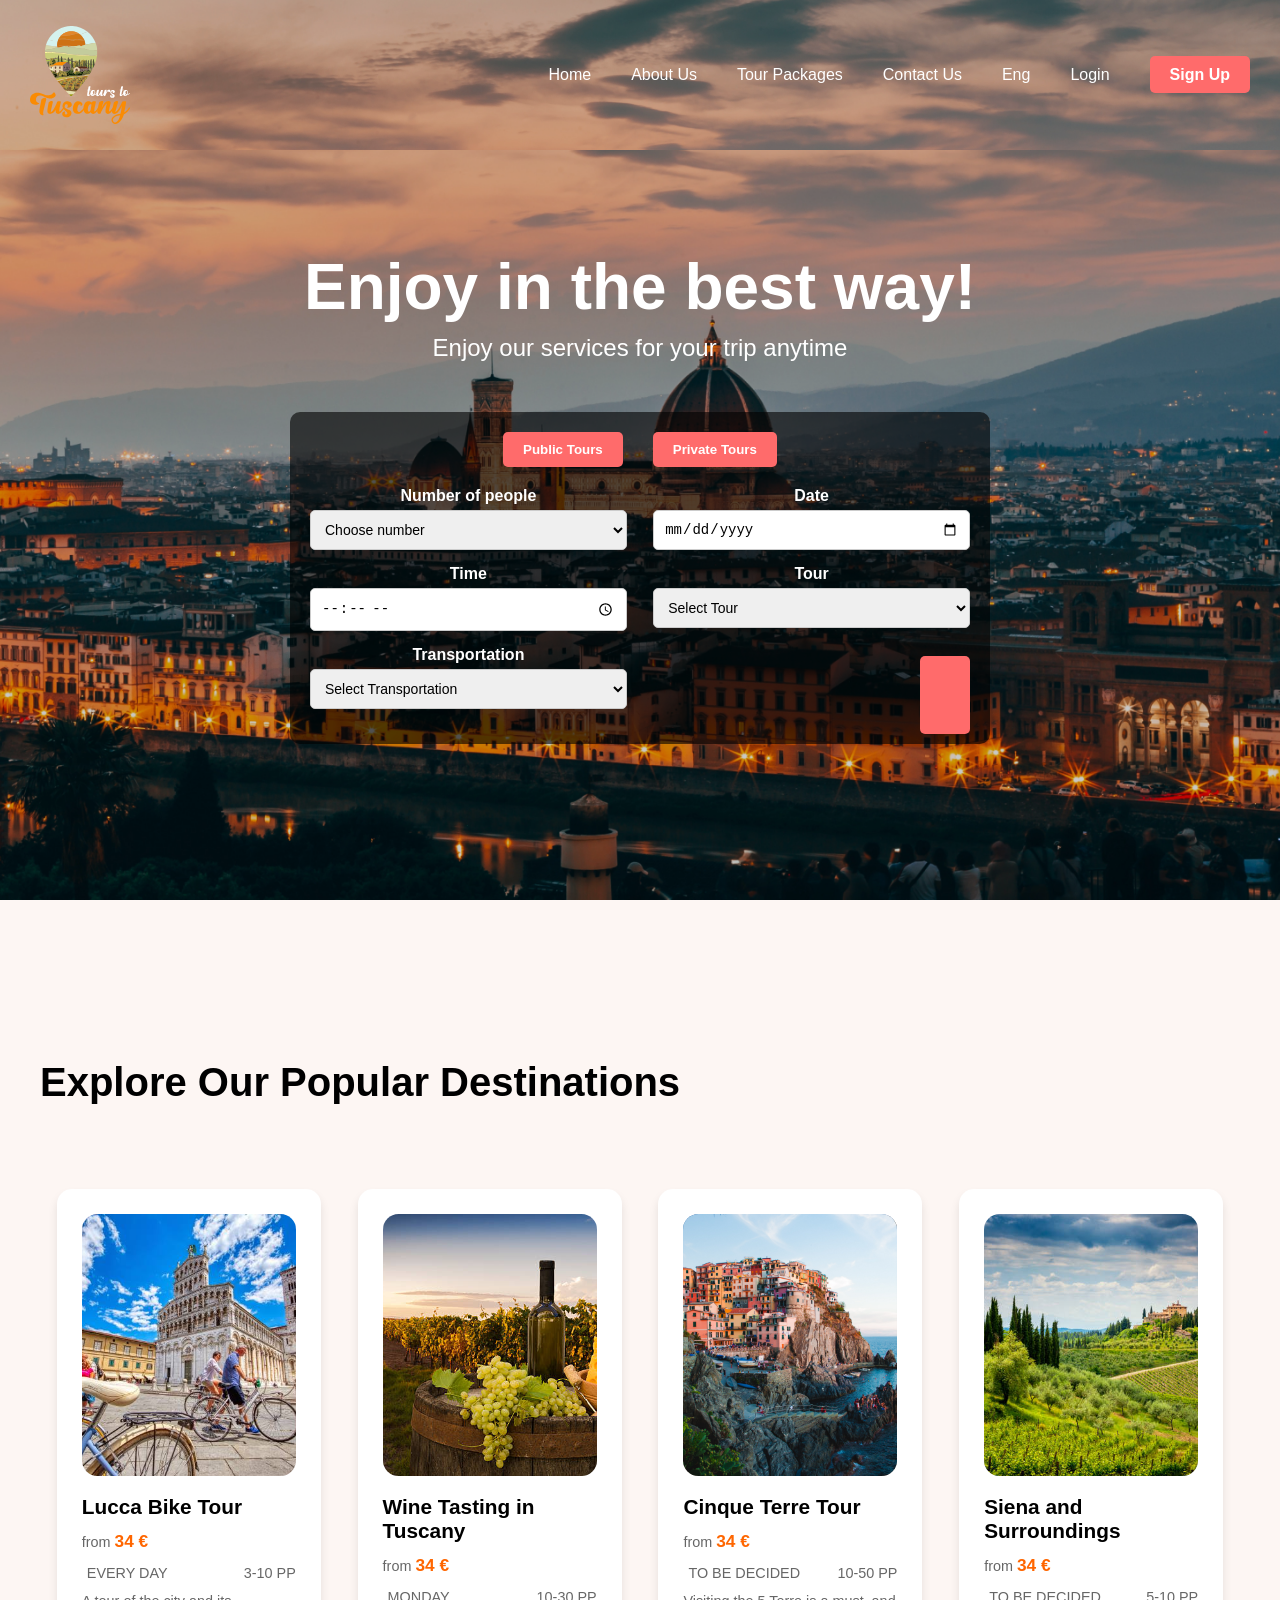
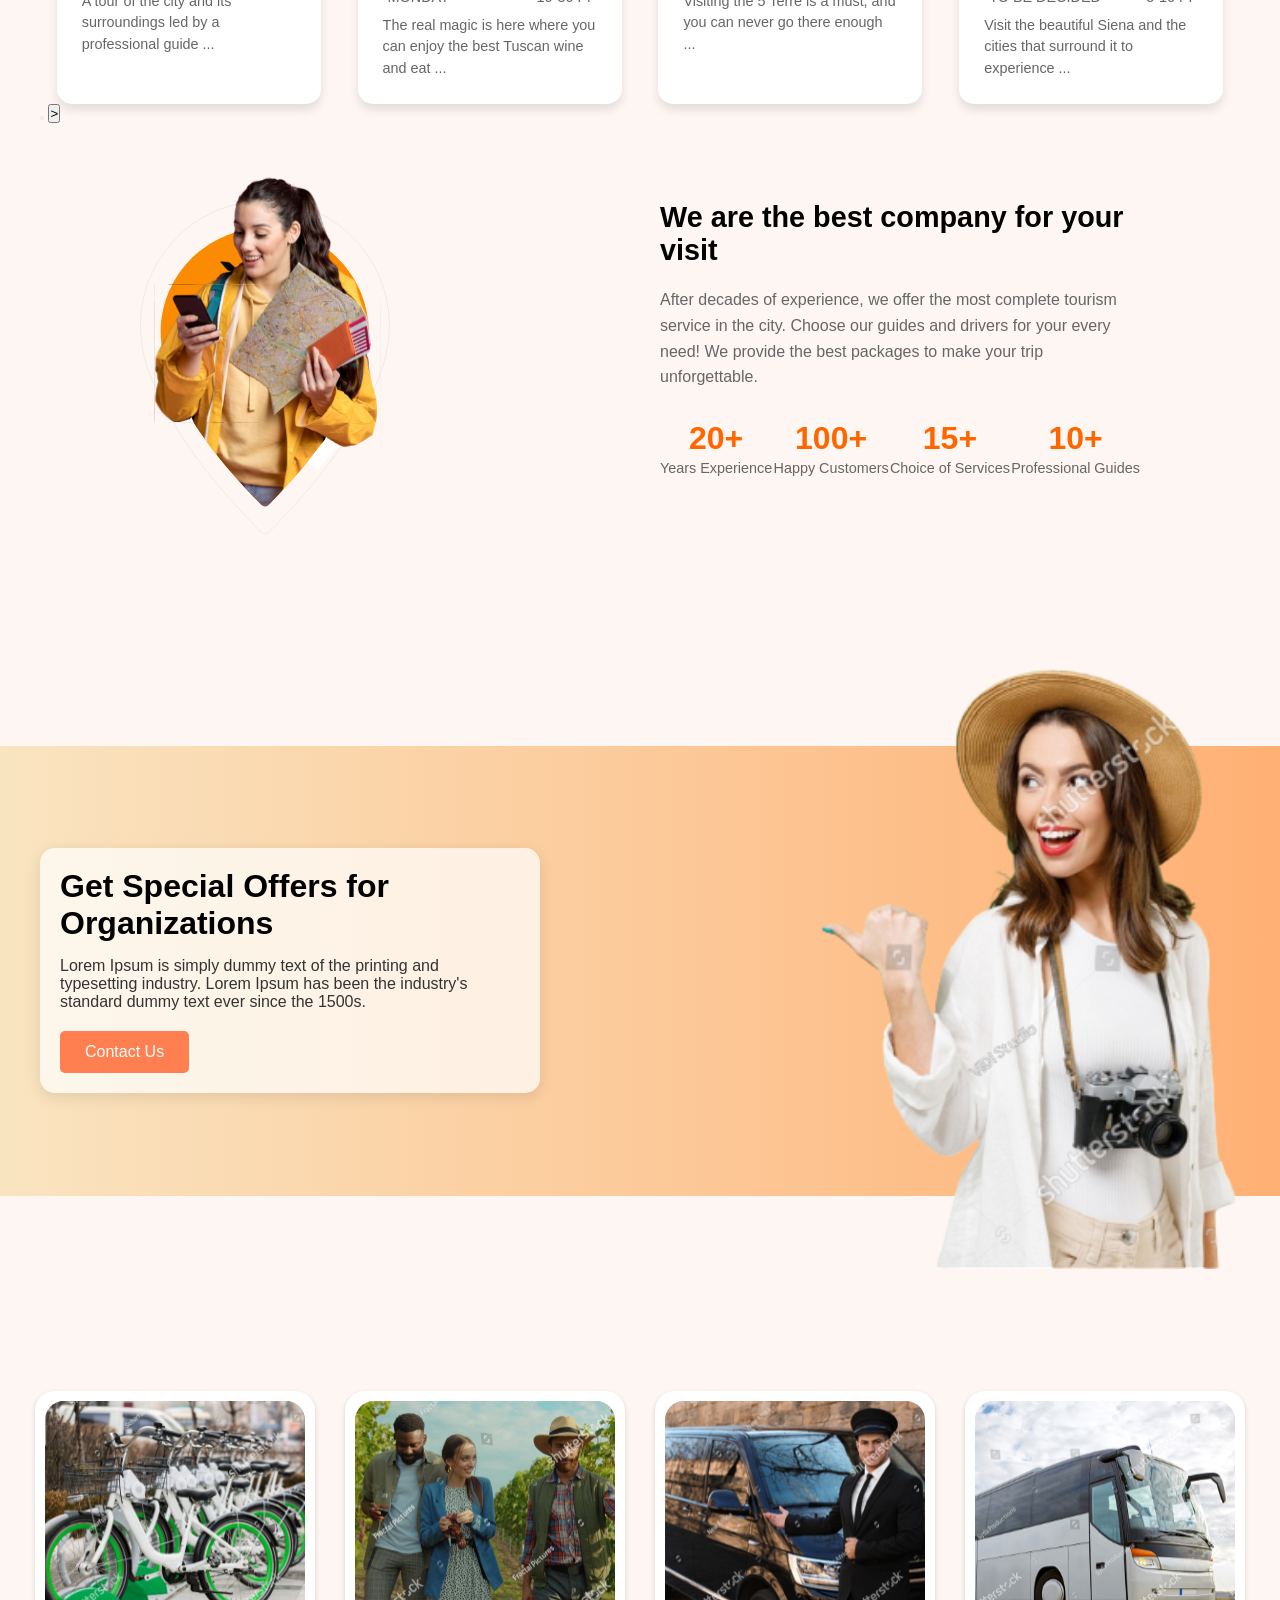
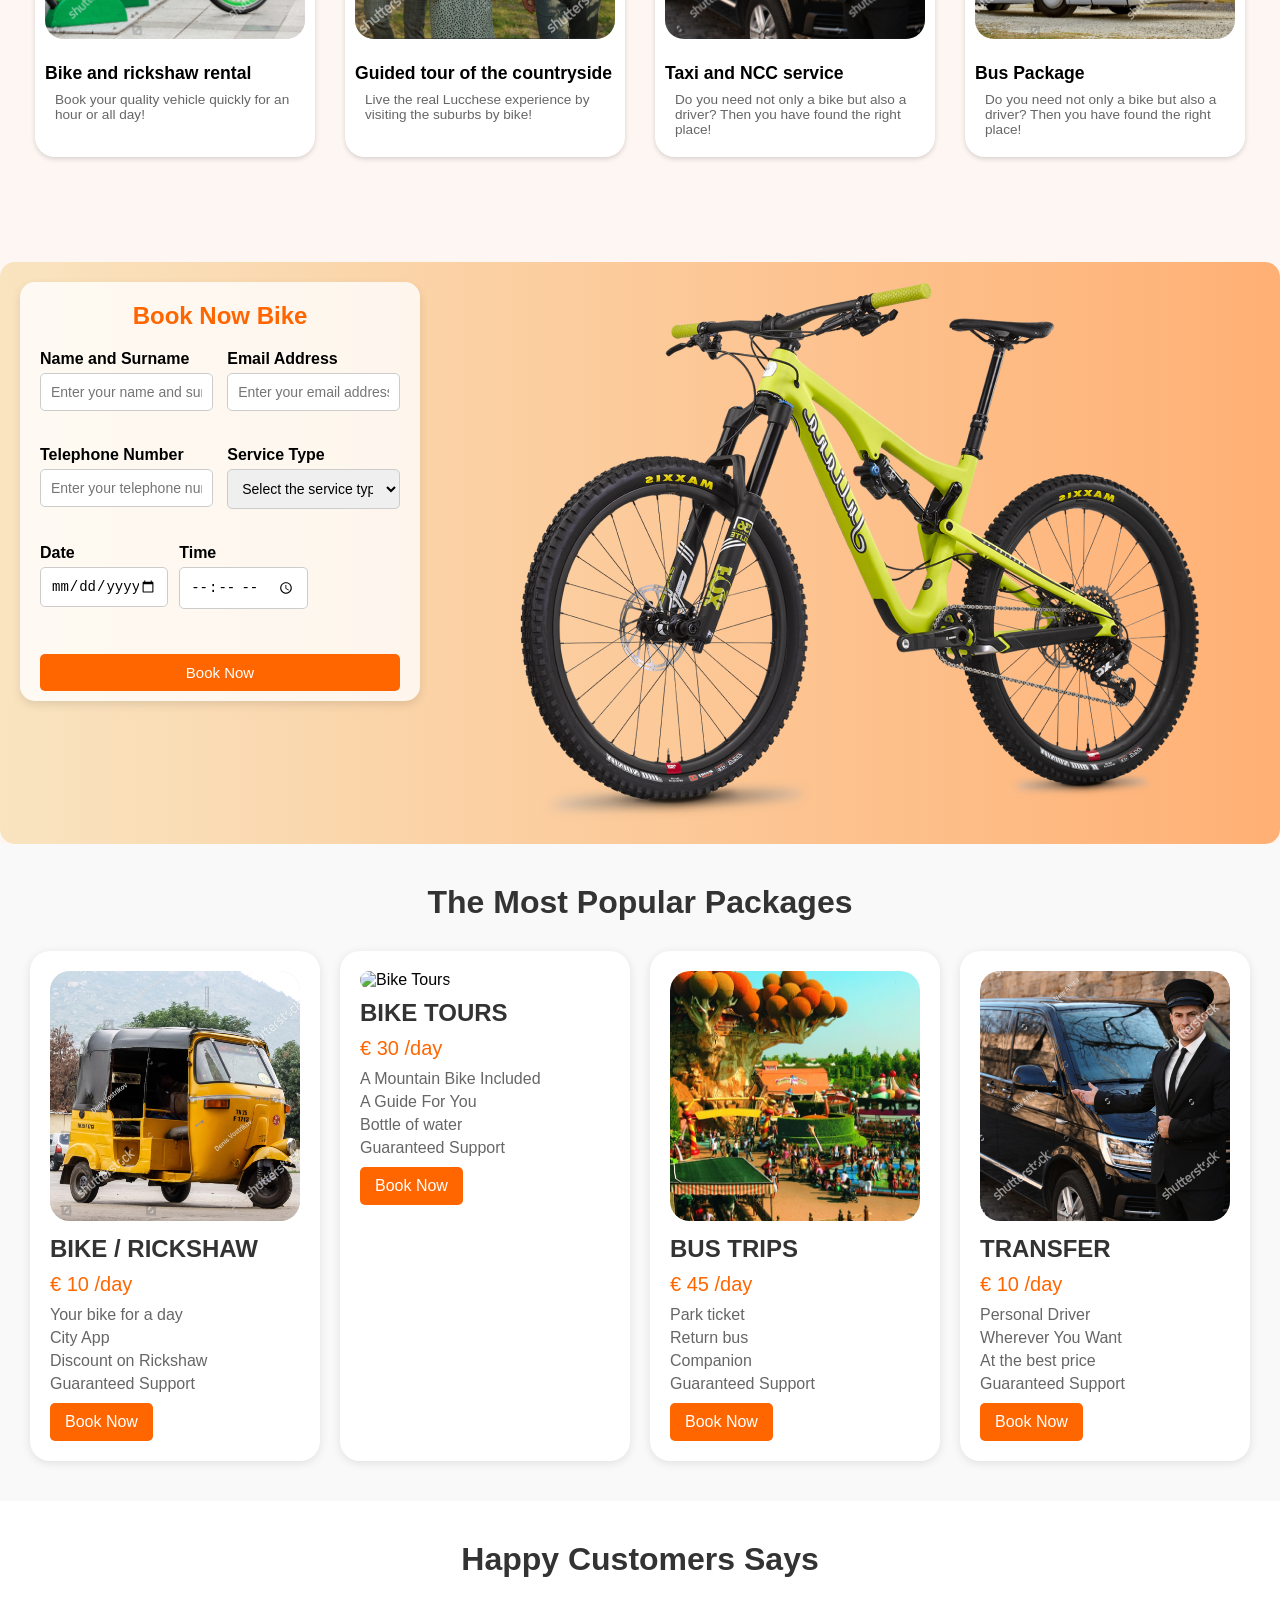
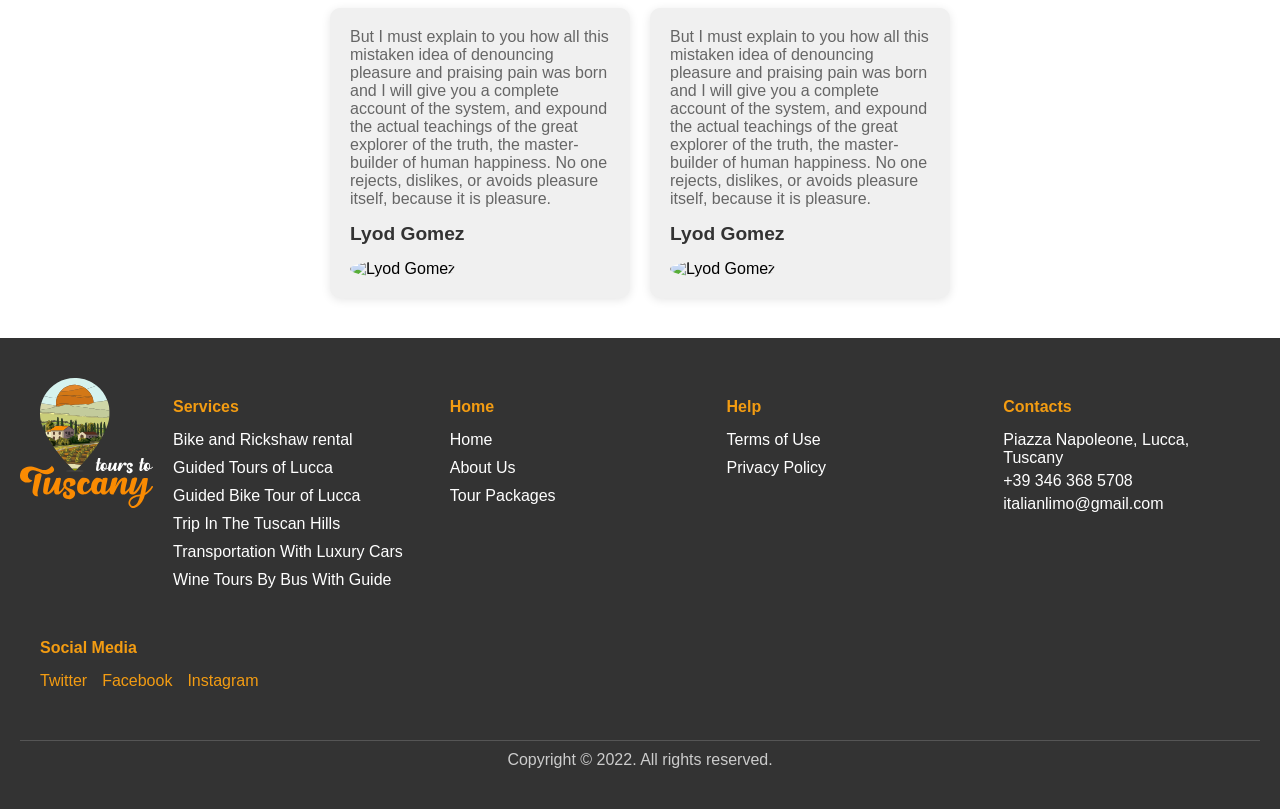
==== commit bb59bd3e: "third commit" ====
--- a/Travel-Website-by-shubham/index.html
+++ b/Travel-Website-by-shubham/index.html
@@ -252,7 +252,7 @@
             <h2>The Most Popular Packages</h2>
             <div class="packages-container">
                 <div class="package-card">
-                    <img src="path/to/rickshaw-image.jpg" alt="Bike/Rickshaw" />
+                    <img src="../FrontEnd Task/Hero Page/popular_package/pop_package01.svg" alt="Bike/Rickshaw" />
                     <h3>BIKE / RICKSHAW</h3>
                     <p>€ 10 /day</p>
                     <ul>
@@ -265,7 +265,7 @@
                 </div>
         
                 <div class="package-card">
-                    <img src="path/to/bike-tours-image.jpg" alt="Bike Tours" />
+                    <img src="../FrontEnd Task/Hero Page/popular_package/pop_package02.svg" alt="Bike Tours" />
                     <h3>BIKE TOURS</h3>
                     <p>€ 30 /day</p>
                     <ul>
@@ -278,7 +278,7 @@
                 </div>
         
                 <div class="package-card">
-                    <img src="path/to/bus-trips-image.jpg" alt="Bus Trips" />
+                    <img src="../FrontEnd Task/Hero Page/popular_package/pop_package03.svg" alt="Bus Trips" />
                     <h3>BUS TRIPS</h3>
                     <p>€ 45 /day</p>
                     <ul>
@@ -291,7 +291,7 @@
                 </div>
         
                 <div class="package-card">
-                    <img src="path/to/transfer-image.jpg" alt="Transfer" />
+                    <img src="../FrontEnd Task/Hero Page/popular_package/pop_package04.svg" alt="Transfer" />
                     <h3>TRANSFER</h3>
                     <p>€ 10 /day</p>
                     <ul>
@@ -329,7 +329,7 @@
         <footer>
             <div class="footer-container">
                 <div class="footer-logo">
-                    <img src="path/to/logo.png" alt="Logo" /> <!-- Replace with your logo path -->
+                    <img src="../FrontEnd Task/logo.svg" alt="Logo" /> <!-- Replace with your logo path -->
                 </div>
                 <div class="footer-section">
                     <h4>Services</h4>
@@ -366,11 +366,11 @@
                 <div class="footer-section">
                     <h4>Social Media</h4>
                     <ul class="social-media">
-                        <li><a href="#">Twitter</a></li>
-                        <li><a href="#">Facebook</a></li>
-                        <li><a href="#">Instagram</a></li>
-                    </ul>
-                </div>
+                        <li><a href="#"><i class="fab fa-twitter"></i> Twitter</a></li>
+                        <li><a href="#"><i class="fab fa-facebook-f"></i> Facebook</a></li>
+                        <li><a href="#"><i class="fab fa-instagram"></i> Instagram</a></li>
+                    </ul>
+                </div>                
             </div>
             <div class="footer-bottom">
                 <p>Copyright © 2022. All rights reserved.</p>
--- a/Travel-Website-by-shubham/style.css
+++ b/Travel-Website-by-shubham/style.css
@@ -520,13 +520,13 @@
 .offers-grid {
     display: grid;
     grid-template-columns: repeat(auto-fit, minmax(200px, 1fr)); /* Smaller card size */
-    gap: 15px; /* Reduce gap between cards */
-    margin: 50px 200px; /* Add margin around the grid */
+    gap: 20px; /* Reduce gap between cards */
+    margin: 100px 30px; /* Add margin around the grid */
 }
 
 .offer-card {
     background-color: white;
-    border-radius: 10px; /* Reduce the roundness of the corners */
+    border-radius: 20px; /* Reduce the roundness of the corners */
     box-shadow: 0 2px 5px rgba(0, 0, 0, 0.15); /* Softer box shadow */
     overflow: hidden;
     transition: transform 0.3s ease-in-out, box-shadow 0.3s ease-in-out;
@@ -663,14 +663,15 @@
 
 
 .form-container {
-    background-color: white;
+    background-color: rgba(255, 255, 255, 0.8); /* Set background to transparent white */
     padding: 20px;
     border-radius: 15px;
     box-shadow: 0 4px 10px rgba(0, 0, 0, 0.1);
-    width: 100%; 
+    width: 100%;
     max-width: 400px; /* Limit max width */
     box-sizing: border-box; /* Include padding in width calculation */
 }
+
 
 .form-container h2 {
     margin-bottom: 20px;
@@ -806,7 +807,7 @@
 
 .package-card {
     background-color: #fff; /* White background for the card */
-    border-radius: 10px; /* Rounded corners */
+    border-radius: 20px; /* Rounded corners */
     box-shadow: 0 2px 10px rgba(0, 0, 0, 0.1); /* Subtle shadow */
     padding: 20px;
     text-align: left; /* Align text to the left */
@@ -816,7 +817,7 @@
 
 .package-card img {
     width: 100%; /* Full-width image */
-    border-radius: 10px; /* Rounded corners for the image */
+    border-radius: 20px; /* Rounded corners for the image */
 }
 
 .package-card h3 {
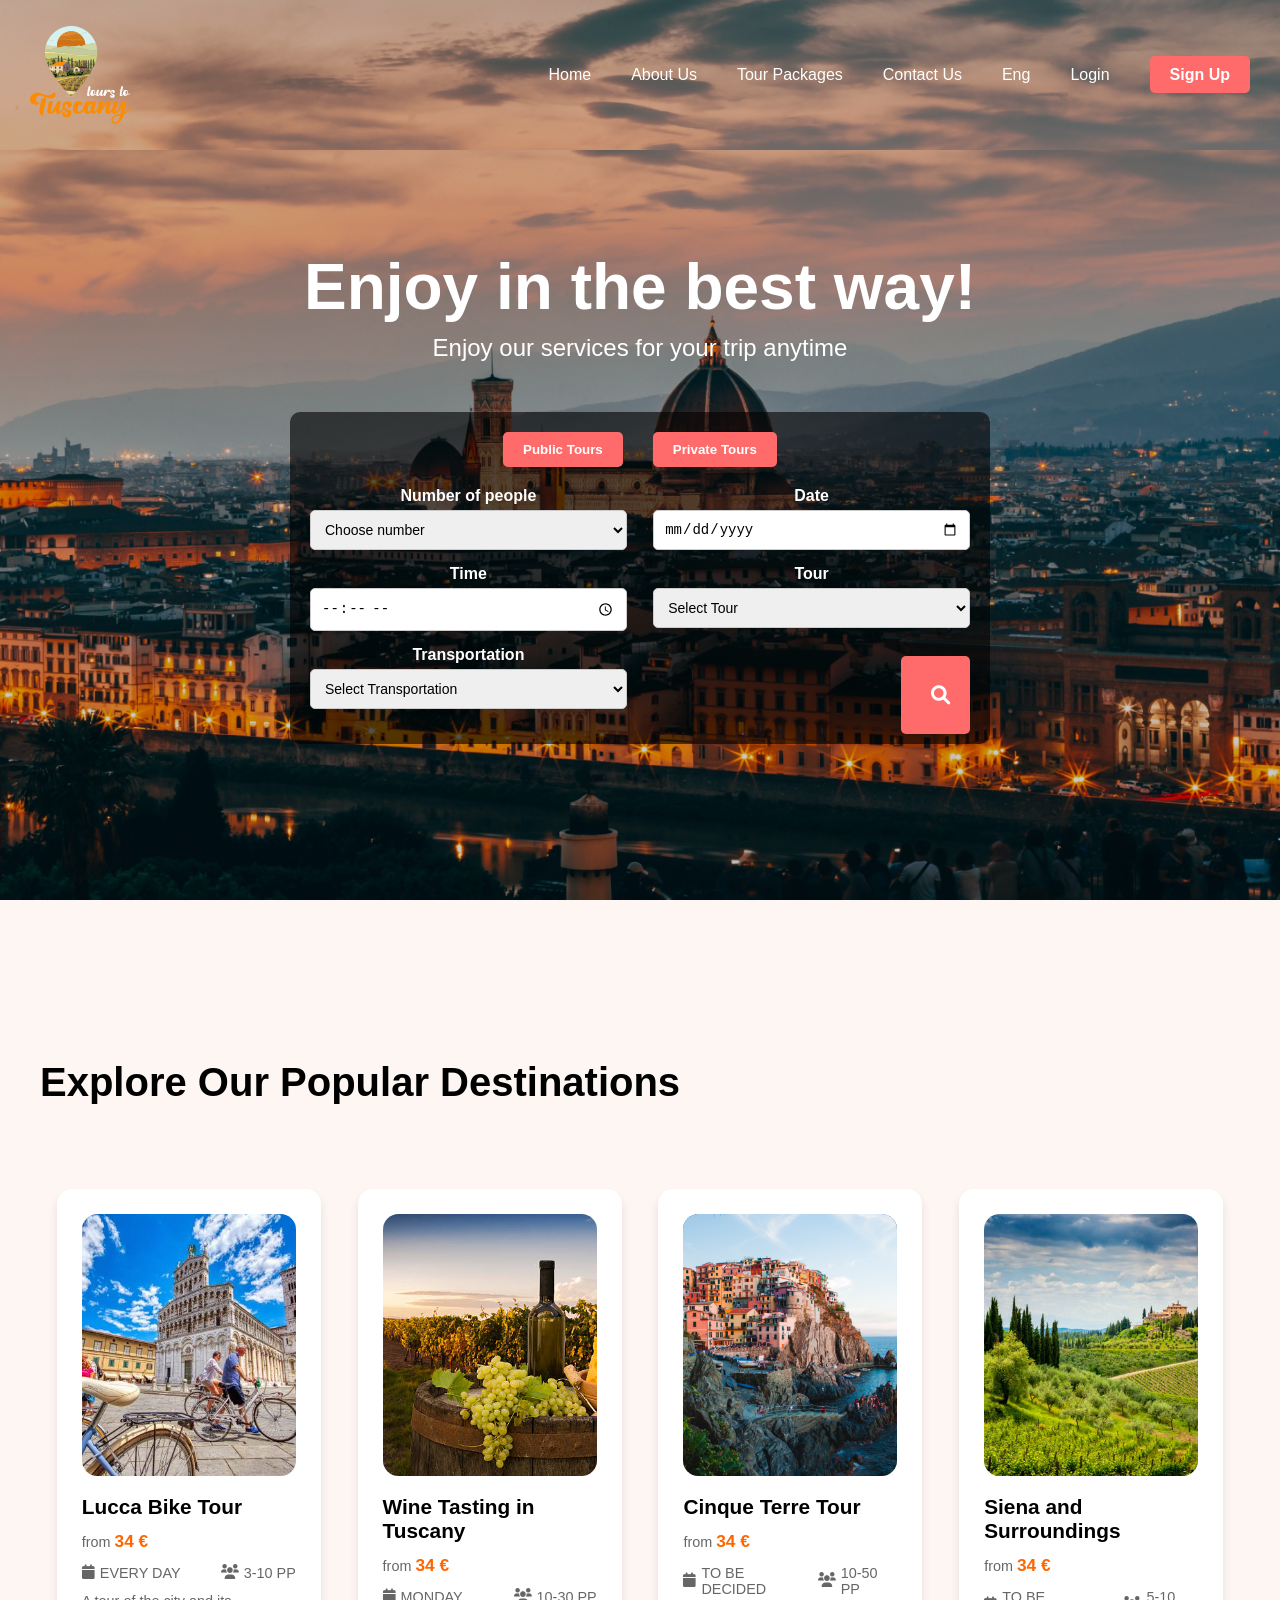
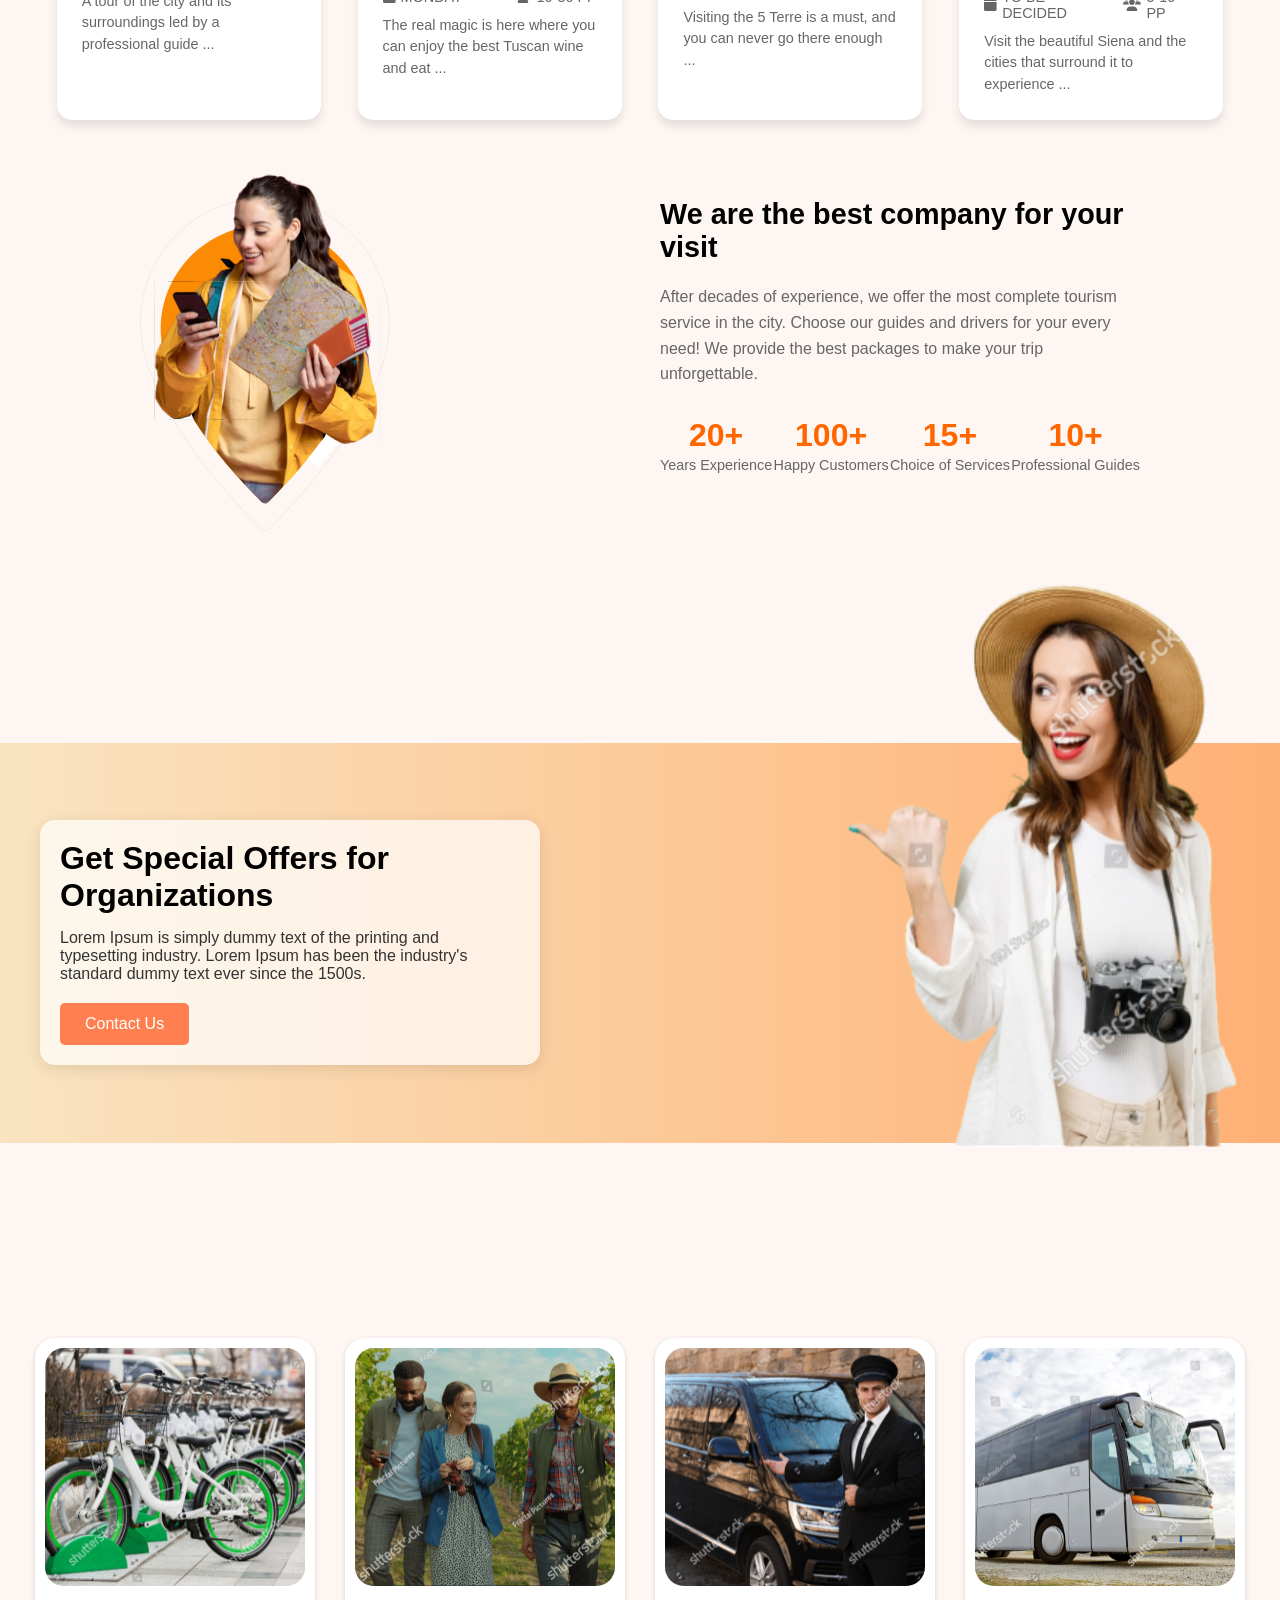
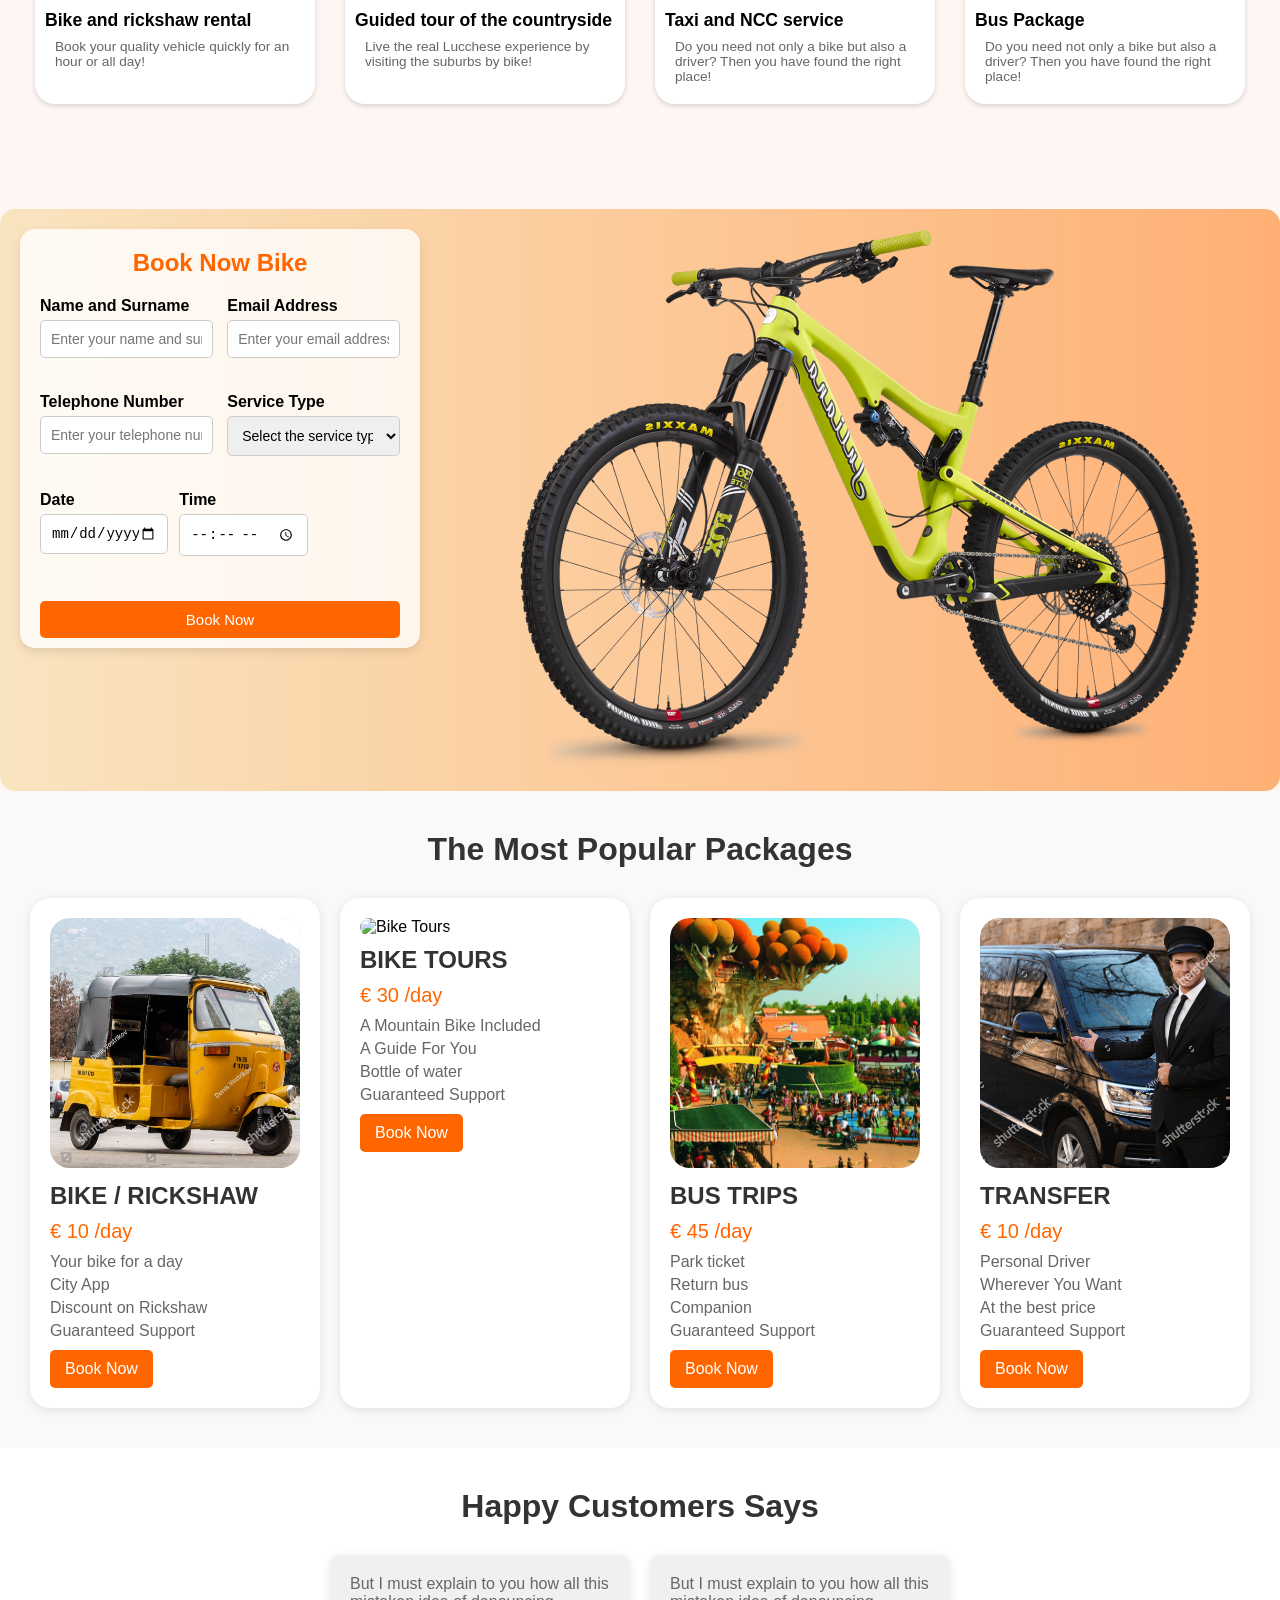
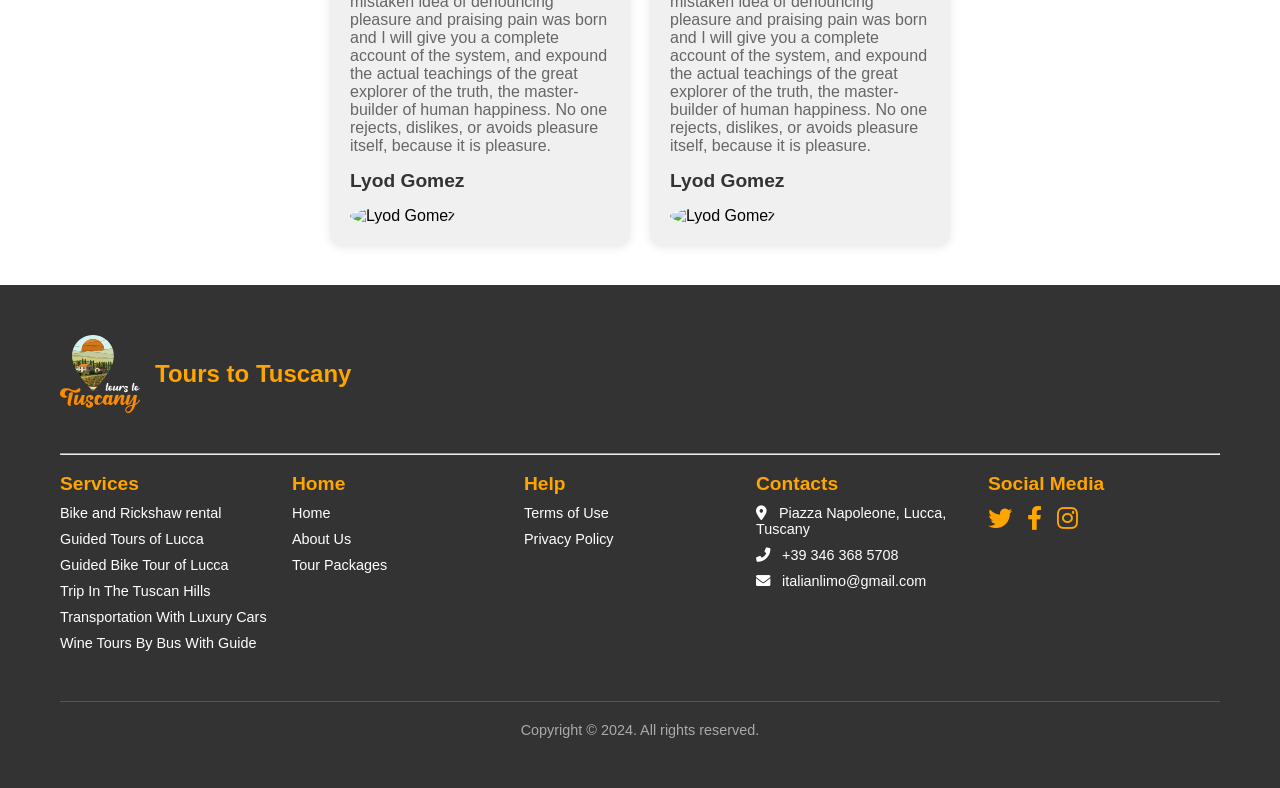
==== commit e36fb31f: "fourth commit" ====
--- a/Travel-Website-by-shubham/index.html
+++ b/Travel-Website-by-shubham/index.html
@@ -4,6 +4,7 @@
 <head>
     <meta charset="UTF-8">
     <meta name="viewport" content="width=device-width, initial-scale=1.0">
+    <link rel="stylesheet" href="https://cdnjs.cloudflare.com/ajax/libs/font-awesome/6.0.0-beta3/css/all.min.css">
     <title>Tours to Tuscany</title>
     <link rel="stylesheet" href="style.css">
 </head>
@@ -33,7 +34,7 @@
                 </ul>
             </nav>
         </div>
-        
+
 
         <div class="hero">
             <h1>Enjoy in the best way!</h1>
@@ -73,8 +74,8 @@
                     <button type="submit"><i class="fas fa-search"></i></button>
                 </form>
             </div>
-        </div>   <br><br><br> <br><br><br><br><br><br><br><br><br>
-        
+        </div> <br><br><br> <br><br><br><br><br><br><br><br><br>
+
 
         <section class="popular-destinations">
 
@@ -124,11 +125,6 @@
                         </ul>
                         <p>Visit the beautiful Siena and the cities that surround it to experience ...</p>
                     </div>
-                </div>
-
-                <div class="carousel-controls">
-                    <button class="carousel-btn prev-slide"></button>
-                    <button class="carousel-btn next-slide">></button>
                 </div>
 
                 <div class="company-info">
@@ -157,7 +153,7 @@
                     </div>
                 </div>
             </div>
-        </section>  <br><br><br><br><br><br>
+        </section> <br><br><br><br><br><br>
 
 
         <section class="special-offers">
@@ -165,15 +161,17 @@
                 <div class="content-container">
                     <div class="text-content">
                         <h2>Get Special Offers for Organizations</h2>
-                        <p>Lorem Ipsum is simply dummy text of the printing and typesetting industry. Lorem Ipsum has been the industry's standard dummy text ever since the 1500s.</p>
+                        <p>Lorem Ipsum is simply dummy text of the printing and typesetting industry. Lorem Ipsum has
+                            been the industry's standard dummy text ever since the 1500s.</p>
                         <button class="contact-us-btn">Contact Us</button>
                     </div>
                     <div class="image-content">
-                        <img src="../FrontEnd Task/Hero Page/special_offers/special_offers01.svg" alt="Special Offer Image">
+                        <img src="../FrontEnd Task/Hero Page/special_offers/special_offers01.svg"
+                            alt="Special Offer Image">
                     </div>
                 </div>
             </section> <br><br><br><br><br>
-            
+
             <div class="offers-grid">
                 <div class="offer-card">
                     <img src="../FrontEnd Task/Hero Page/services/services01.svg" alt="Bike and rickshaw rental">
@@ -196,8 +194,8 @@
                     <p>Do you need not only a bike but also a driver? Then you have found the right place!</p>
                 </div>
             </div>
-        </section> 
-        
+        </section>
+
         <section class="booking-section">
             <div class="form-container">
                 <h2>Book Now Bike</h2>
@@ -212,7 +210,7 @@
                             <input type="email" id="email" placeholder="Enter your email address">
                         </div>
                     </div>
-    
+
                     <div class="form-row">
                         <div class="form-group">
                             <label for="telephone">Telephone Number</label>
@@ -228,7 +226,7 @@
                             </select>
                         </div>
                     </div>
-    
+
                     <div class="form-row">
                         <div class="form-group">
                             <label for="date">Date</label>
@@ -239,7 +237,7 @@
                             <input type="time" id="time">
                         </div>
                     </div>
-    
+
                     <button type="submit" class="book-now-btn">Book Now</button>
                 </form>
             </div>
@@ -263,7 +261,7 @@
                     </ul>
                     <a href="#" class="btn">Book Now</a>
                 </div>
-        
+
                 <div class="package-card">
                     <img src="../FrontEnd Task/Hero Page/popular_package/pop_package02.svg" alt="Bike Tours" />
                     <h3>BIKE TOURS</h3>
@@ -276,7 +274,7 @@
                     </ul>
                     <a href="#" class="btn">Book Now</a>
                 </div>
-        
+
                 <div class="package-card">
                     <img src="../FrontEnd Task/Hero Page/popular_package/pop_package03.svg" alt="Bus Trips" />
                     <h3>BUS TRIPS</h3>
@@ -289,7 +287,7 @@
                     </ul>
                     <a href="#" class="btn">Book Now</a>
                 </div>
-        
+
                 <div class="package-card">
                     <img src="../FrontEnd Task/Hero Page/popular_package/pop_package04.svg" alt="Transfer" />
                     <h3>TRANSFER</h3>
@@ -310,15 +308,21 @@
             <div class="testimonial-container">
                 <div class="testimonial-card">
                     <p>
-                        But I must explain to you how all this mistaken idea of denouncing pleasure and praising pain was born and I will give you a complete account of the system, and expound the actual teachings of the great explorer of the truth, the master-builder of human happiness. No one rejects, dislikes, or avoids pleasure itself, because it is pleasure.
+                        But I must explain to you how all this mistaken idea of denouncing pleasure and praising pain
+                        was born and I will give you a complete account of the system, and expound the actual teachings
+                        of the great explorer of the truth, the master-builder of human happiness. No one rejects,
+                        dislikes, or avoids pleasure itself, because it is pleasure.
                     </p>
                     <h3>Lyod Gomez</h3>
                     <img src="path/to/lyod-gomez.jpg" alt="Lyod Gomez" />
                 </div>
-        
+
                 <div class="testimonial-card">
                     <p>
-                        But I must explain to you how all this mistaken idea of denouncing pleasure and praising pain was born and I will give you a complete account of the system, and expound the actual teachings of the great explorer of the truth, the master-builder of human happiness. No one rejects, dislikes, or avoids pleasure itself, because it is pleasure.
+                        But I must explain to you how all this mistaken idea of denouncing pleasure and praising pain
+                        was born and I will give you a complete account of the system, and expound the actual teachings
+                        of the great explorer of the truth, the master-builder of human happiness. No one rejects,
+                        dislikes, or avoids pleasure itself, because it is pleasure.
                     </p>
                     <h3>Lyod Gomez</h3>
                     <img src="path/to/lyod-gomez.jpg" alt="Lyod Gomez" />
@@ -326,67 +330,81 @@
             </div>
         </section>
 
-        <footer>
-            <div class="footer-container">
+        <footer class="footer">
+            <div class="container">
+              <div class="footer-top">
                 <div class="footer-logo">
-                    <img src="../FrontEnd Task/logo.svg" alt="Logo" /> <!-- Replace with your logo path -->
-                </div>
-                <div class="footer-section">
-                    <h4>Services</h4>
-                    <ul>
-                        <li>Bike and Rickshaw rental</li>
-                        <li>Guided Tours of Lucca</li>
-                        <li>Guided Bike Tour of Lucca</li>
-                        <li>Trip In The Tuscan Hills</li>
-                        <li>Transportation With Luxury Cars</li>
-                        <li>Wine Tours By Bus With Guide</li>
-                    </ul>
-                </div>
-                <div class="footer-section">
-                    <h4>Home</h4>
-                    <ul>
-                        <li>Home</li>
-                        <li>About Us</li>
-                        <li>Tour Packages</li>
-                    </ul>
-                </div>
-                <div class="footer-section">
-                    <h4>Help</h4>
-                    <ul>
-                        <li>Terms of Use</li>
-                        <li>Privacy Policy</li>
-                    </ul>
-                </div>
-                <div class="footer-section">
-                    <h4>Contacts</h4>
-                    <p>Piazza Napoleone, Lucca, Tuscany</p>
-                    <p>+39 346 368 5708</p>
-                    <p>italianlimo@gmail.com</p>
-                </div>
-                <div class="footer-section">
-                    <h4>Social Media</h4>
-                    <ul class="social-media">
-                        <li><a href="#"><i class="fab fa-twitter"></i> Twitter</a></li>
-                        <li><a href="#"><i class="fab fa-facebook-f"></i> Facebook</a></li>
-                        <li><a href="#"><i class="fab fa-instagram"></i> Instagram</a></li>
-                    </ul>
-                </div>                
-            </div>
-            <div class="footer-bottom">
-                <p>Copyright © 2022. All rights reserved.</p>
-            </div>
-        </footer>
-        
-        
-        
-        
+                  <img src="../FrontEnd Task/logo.svg" alt="Tuscany Logo">
+                  <h2>Tours to Tuscany</h2>
+                </div>
+              </div>
+              <hr />
+              <br />
+        
+              <div class="footer-content">
+                <div class="footer-section services">
+                  <h3>Services</h3>
+                  <ul>
+                    <li>Bike and Rickshaw rental</li>
+                    <li>Guided Tours of Lucca</li>
+                    <li>Guided Bike Tour of Lucca</li>
+                    <li>Trip In The Tuscan Hills</li>
+                    <li>Transportation With Luxury Cars</li>
+                    <li>Wine Tours By Bus With Guide</li>
+                  </ul>
+                </div>
+        
+                <div class="footer-section home">
+                  <h3>Home</h3>
+                  <ul>
+                    <li>Home</li>
+                    <li>About Us</li>
+                    <li>Tour Packages</li>
+                  </ul>
+                </div>
+        
+                <div class="footer-section help">
+                  <h3>Help</h3>
+                  <ul>
+                    <li>Terms of Use</li>
+                    <li>Privacy Policy</li>
+                  </ul>
+                </div>
+        
+                <div class="footer-section contacts">
+                  <h3>Contacts</h3>
+                  <ul>
+                    <li><i class="fas fa-map-marker-alt"></i> Piazza Napoleone, Lucca, Tuscany</li>
+                    <li><i class="fas fa-phone-alt"></i> +39 346 368 5708</li>
+                    <li><i class="fas fa-envelope"></i> italianlimo@gmail.com</li>
+                  </ul>
+                </div>
+        
+                <div class="footer-section social-media">
+                  <h3>Social Media</h3>
+                  <div class="social-icons">
+                    <a href="#"><i class="fab fa-twitter"></i></a>
+                    <a href="#"><i class="fab fa-facebook-f"></i></a>
+                    <a href="#"><i class="fab fa-instagram"></i></a>
+                  </div>
+                </div>
+              </div>
+        
+              <div class="footer-bottom">
+                <p>Copyright © 2024. All rights reserved.</p>
+              </div>
+            </div>
+          </footer>
+        
+
+
+
+
 
     </header>
-    
+
 
     <script src="script.js"></script>
 </body>
 
-</html>
-
-
+</html>
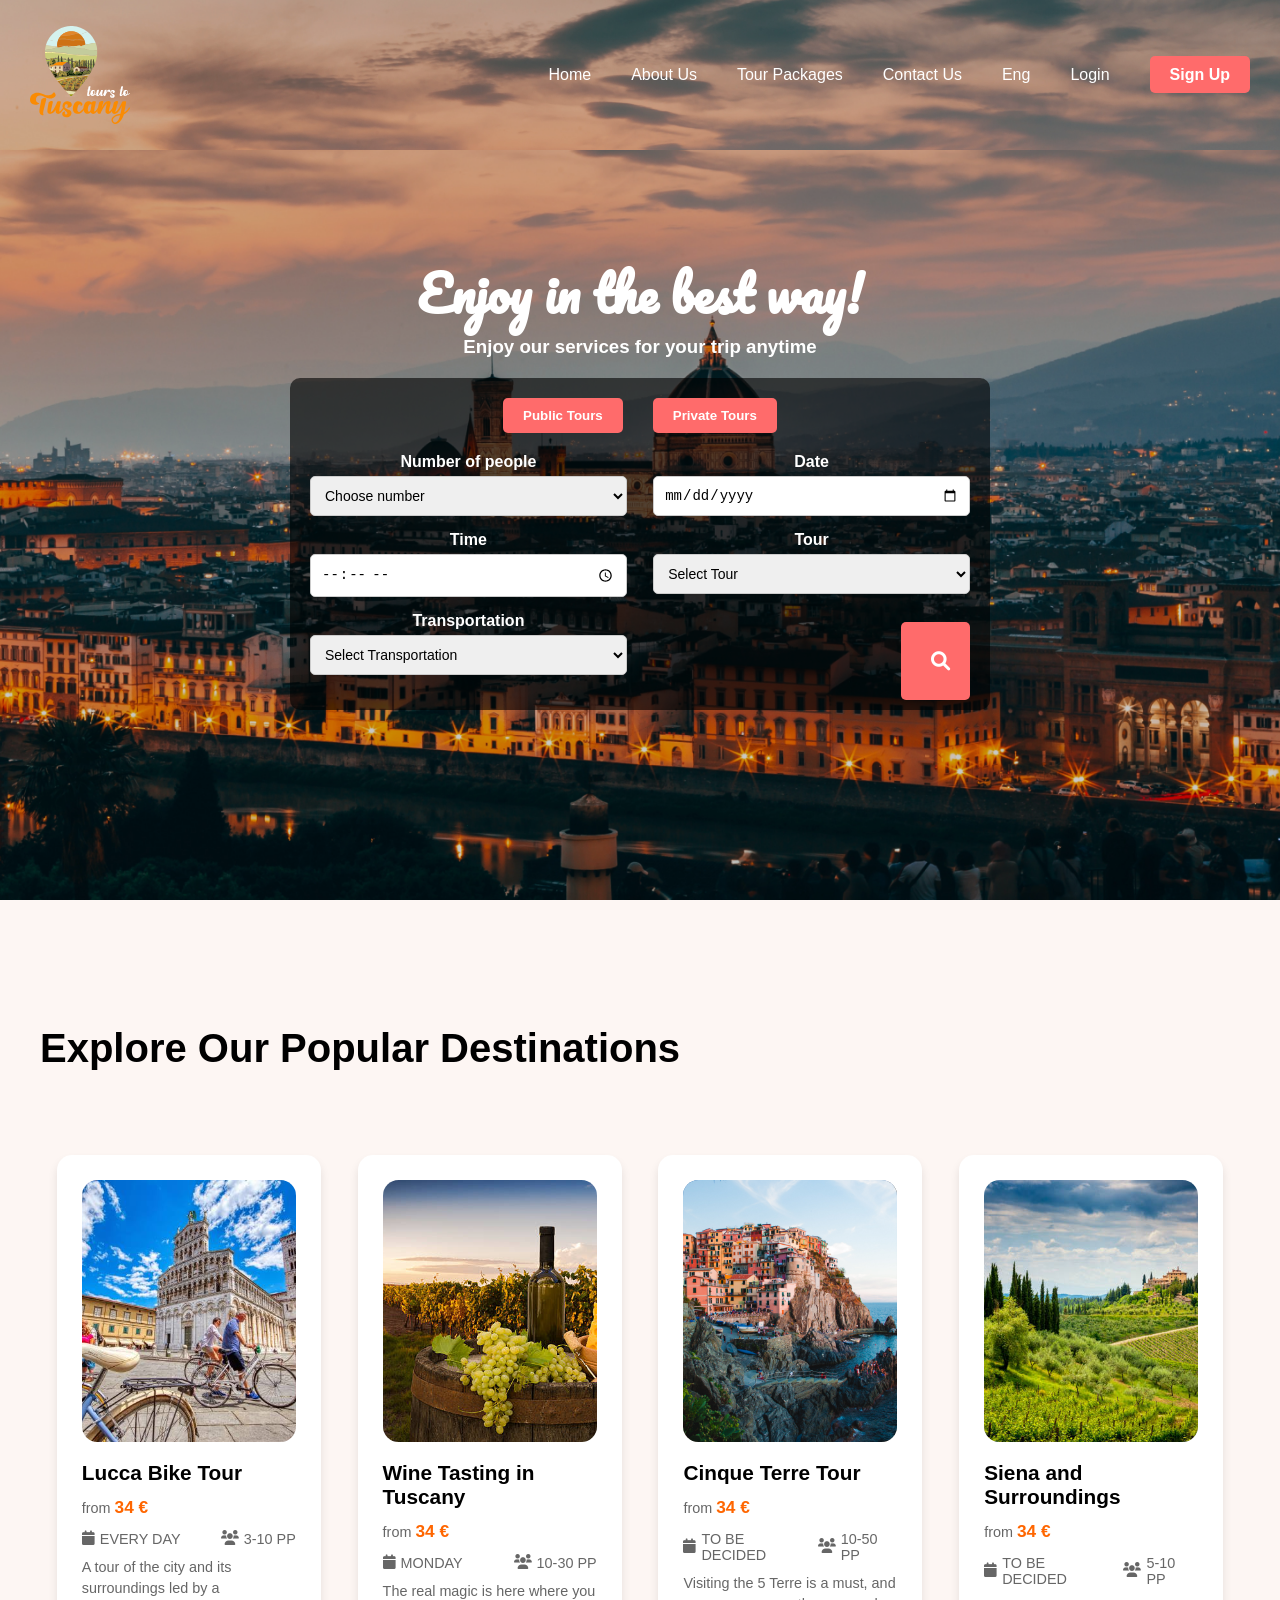
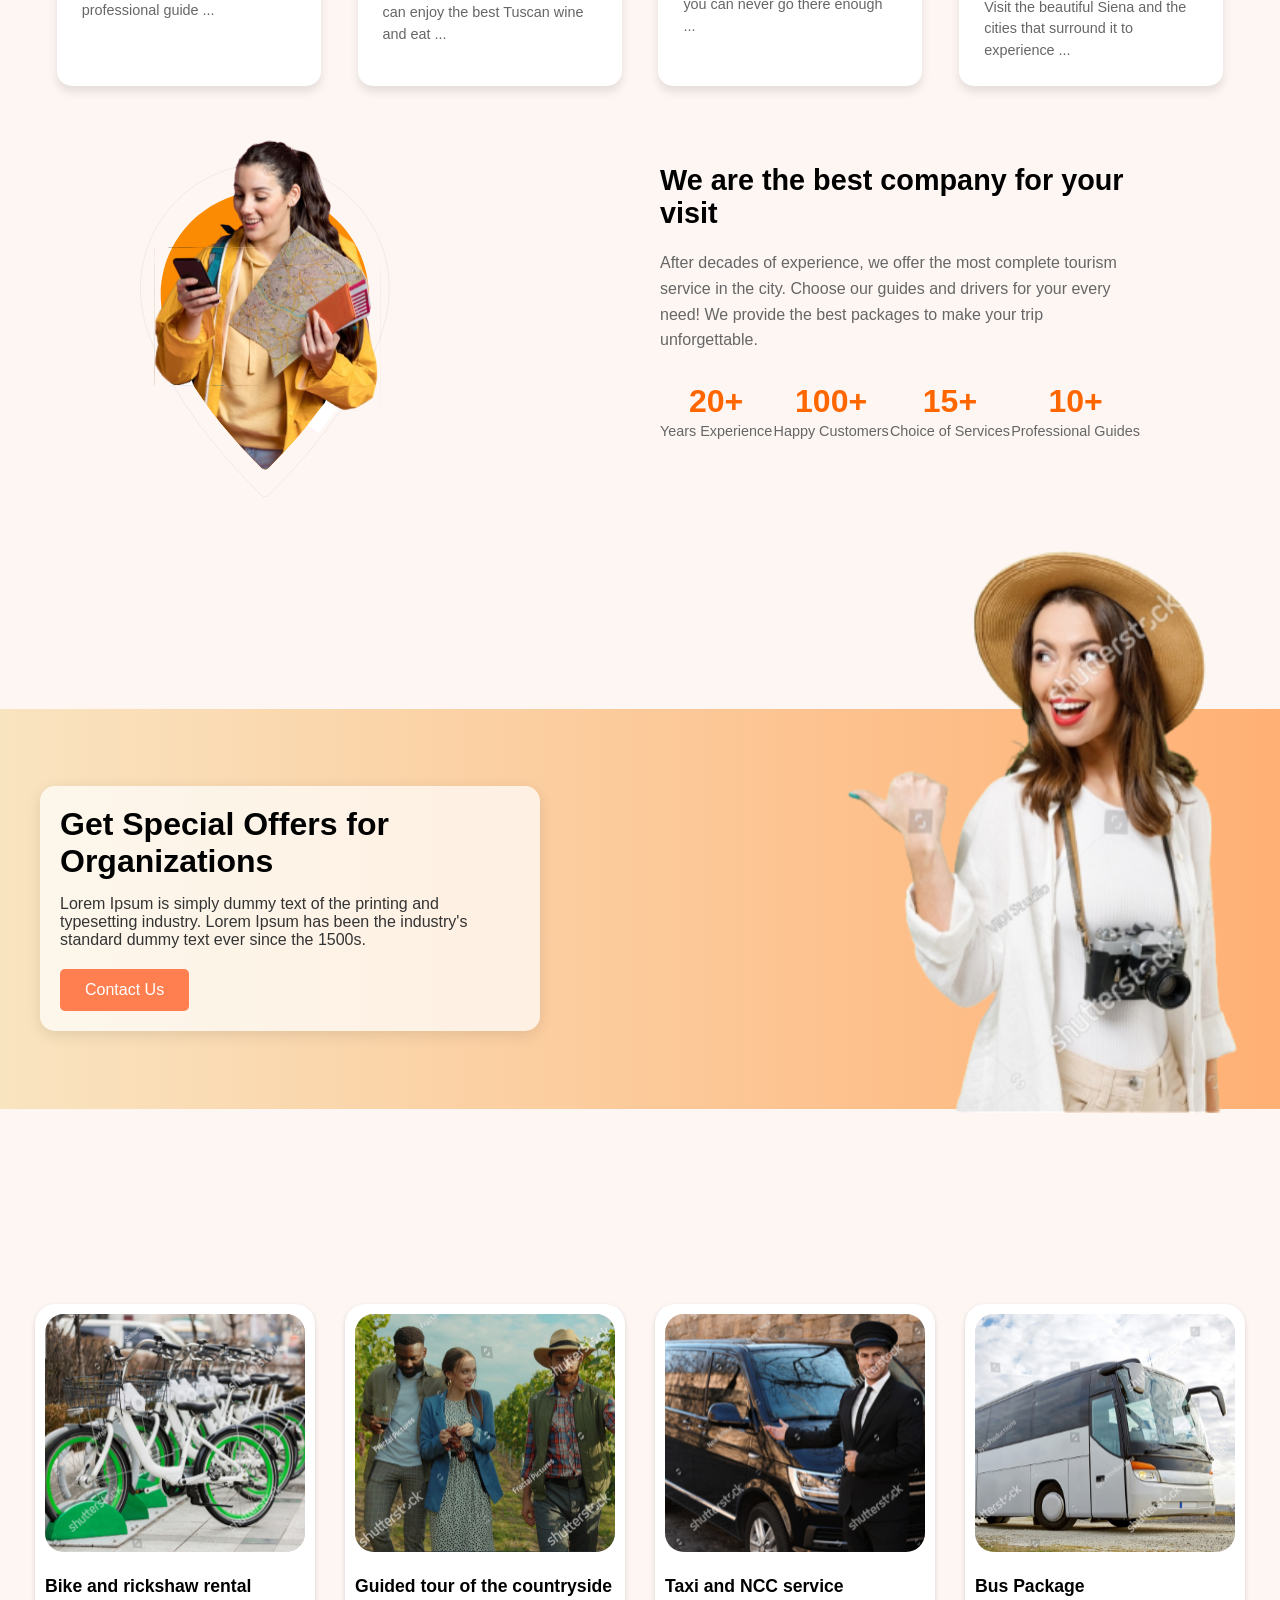
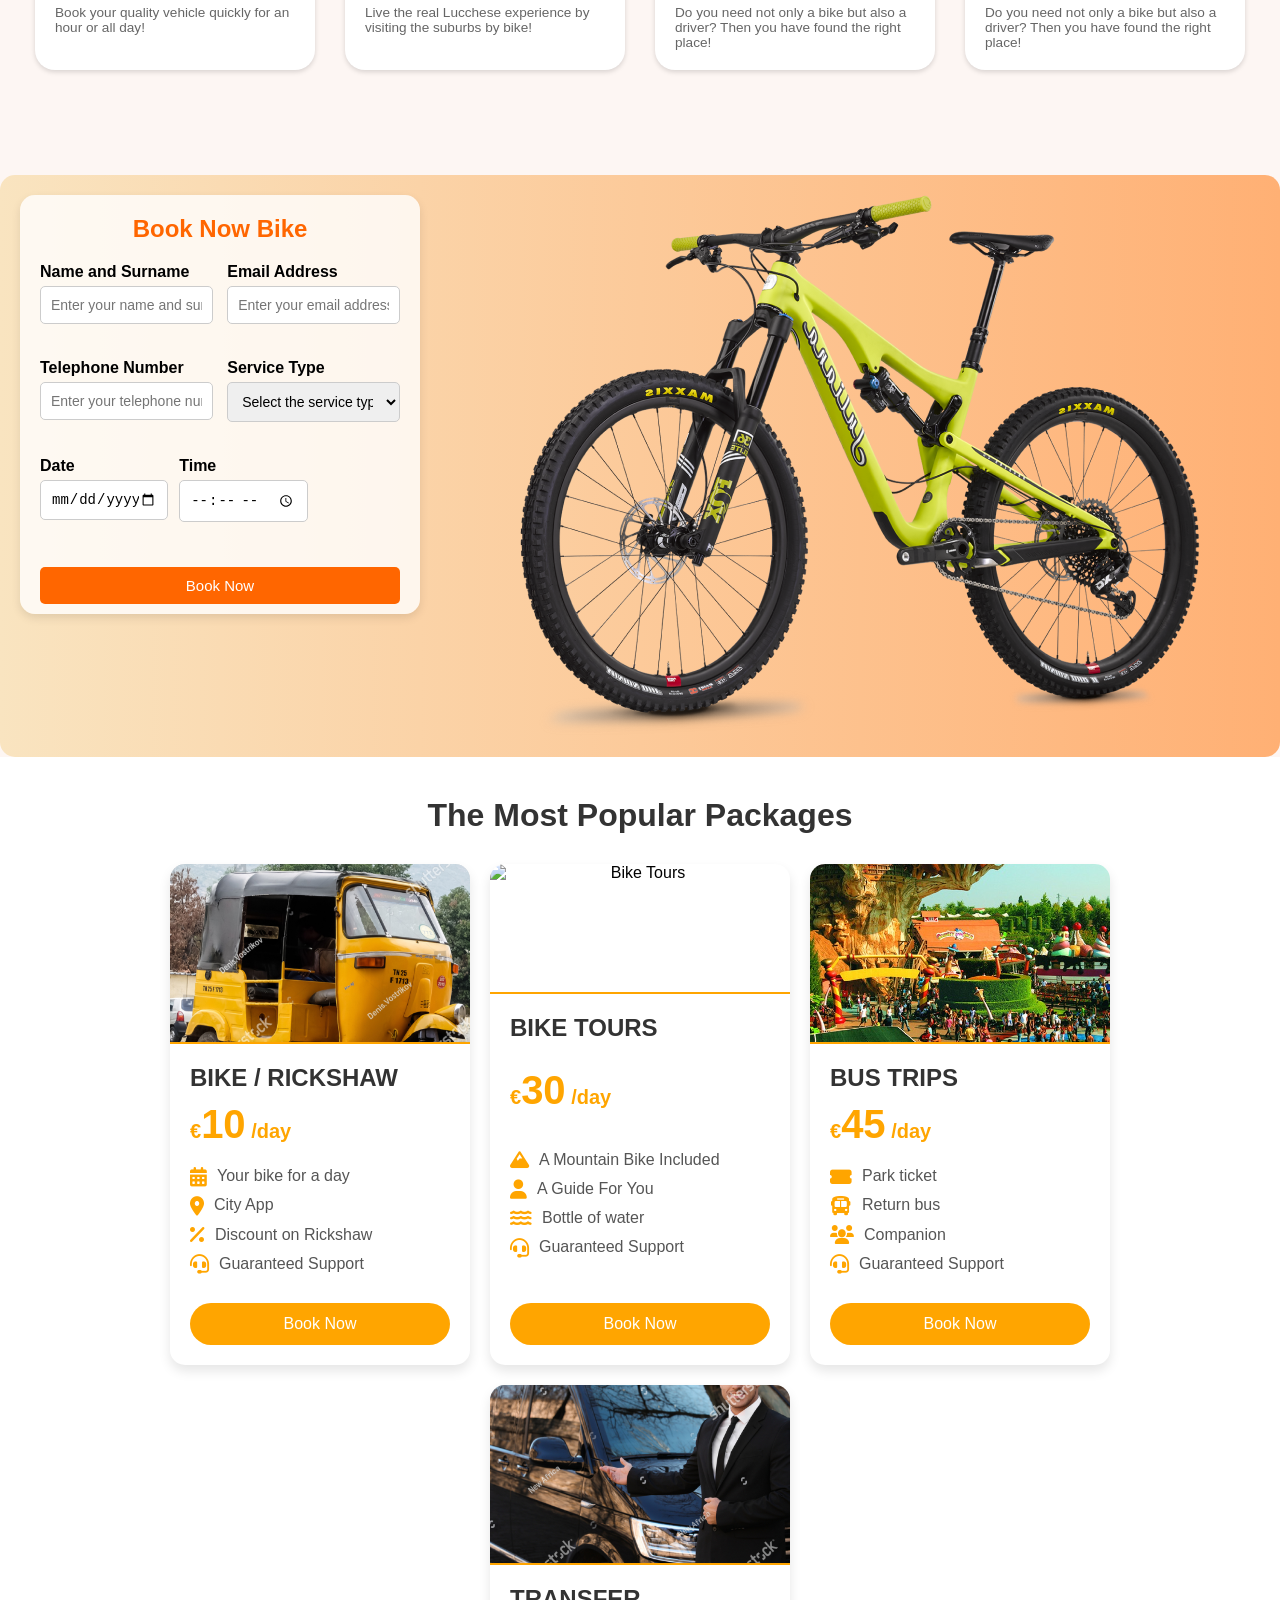
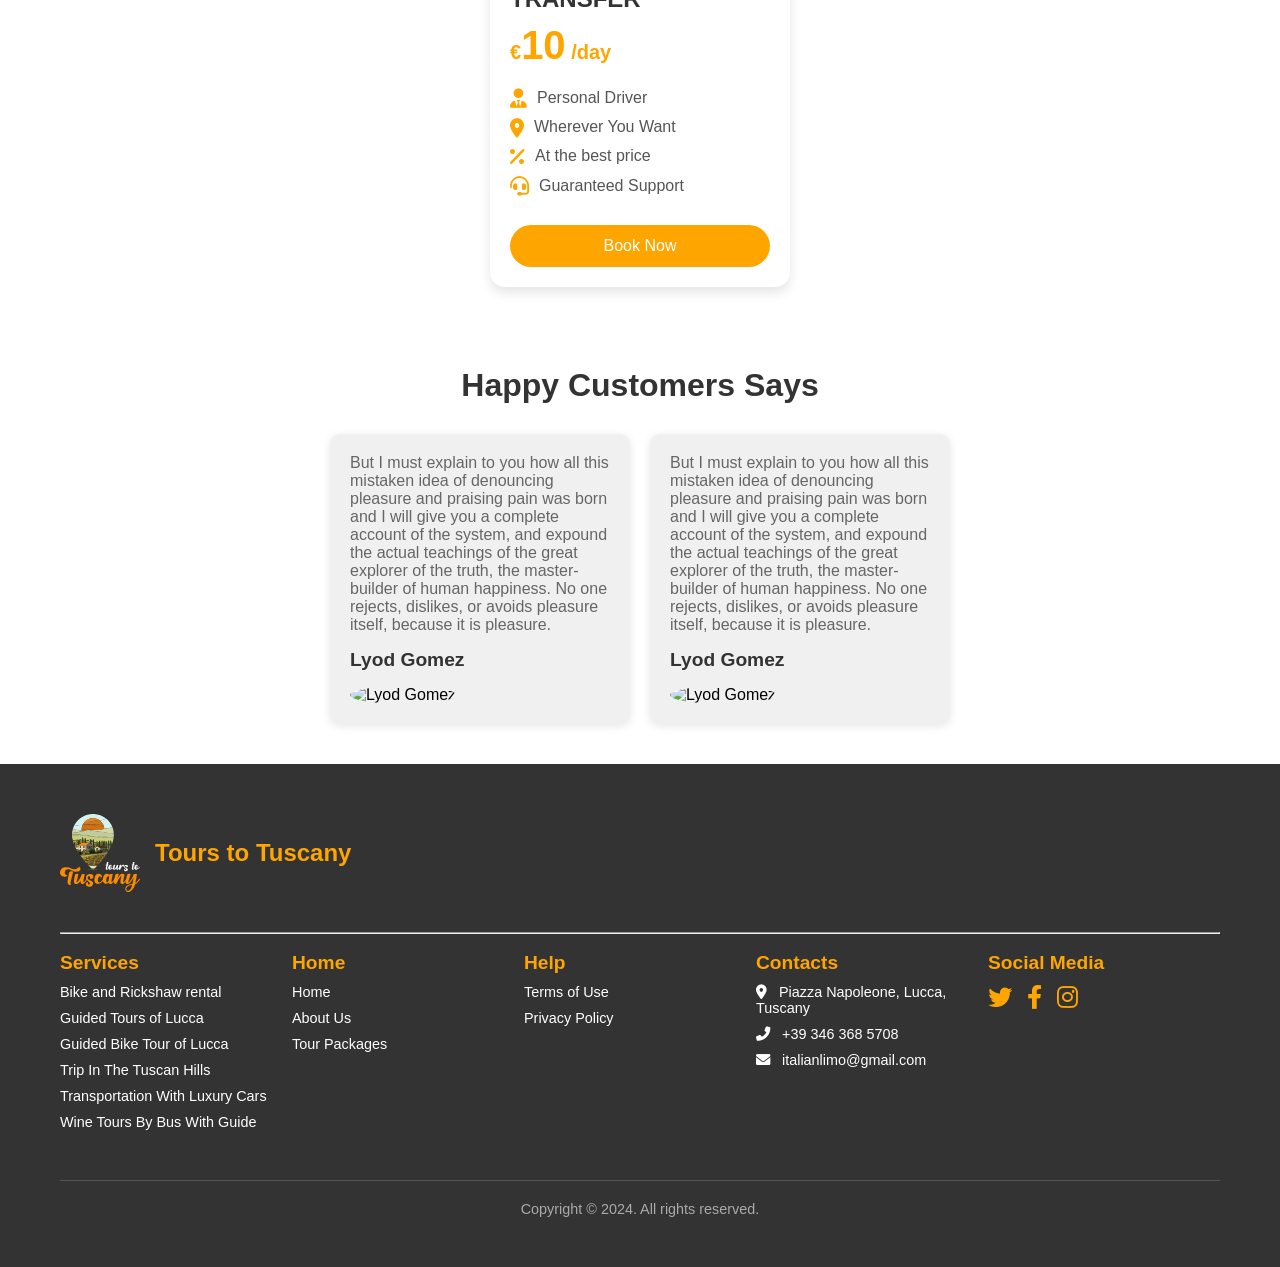
==== commit d4ad45ee: "fifth commit" ====
--- a/Travel-Website-by-shubham/index.html
+++ b/Travel-Website-by-shubham/index.html
@@ -5,6 +5,7 @@
     <meta charset="UTF-8">
     <meta name="viewport" content="width=device-width, initial-scale=1.0">
     <link rel="stylesheet" href="https://cdnjs.cloudflare.com/ajax/libs/font-awesome/6.0.0-beta3/css/all.min.css">
+    <link href="https://fonts.googleapis.com/css2?family=Pacifico&display=swap" rel="stylesheet">
     <title>Tours to Tuscany</title>
     <link rel="stylesheet" href="style.css">
 </head>
@@ -34,11 +35,12 @@
                 </ul>
             </nav>
         </div>
+        
 
 
         <div class="hero">
-            <h1>Enjoy in the best way!</h1>
-            <p>Enjoy our services for your trip anytime</p>
+            <h2 class="header-text">Enjoy in the best way!</h2>
+            <h3>Enjoy our services for your trip anytime</h3>
             <div class="search-box">
                 <div class="tour-options">
                     <button class="active">Public Tours</button>
@@ -248,58 +250,68 @@
 
         <section class="popular-packages">
             <h2>The Most Popular Packages</h2>
-            <div class="packages-container">
+            <div class="package-container">
+
                 <div class="package-card">
-                    <img src="../FrontEnd Task/Hero Page/popular_package/pop_package01.svg" alt="Bike/Rickshaw" />
-                    <h3>BIKE / RICKSHAW</h3>
-                    <p>€ 10 /day</p>
-                    <ul>
-                        <li>Your bike for a day</li>
-                        <li>City App</li>
-                        <li>Discount on Rickshaw</li>
-                        <li>Guaranteed Support</li>
-                    </ul>
-                    <a href="#" class="btn">Book Now</a>
+                    <img src="../FrontEnd Task/Hero Page/popular_package/pop_package01.svg" alt="Rickshaw">
+                    <div class="package-info">
+                        <h3>BIKE / RICKSHAW</h3>
+                        <p class="price">€<span>10</span> /day</p>
+                        <ul>
+                            <li><i class="fas fa-calendar-alt"></i> Your bike for a day</li>
+                            <li><i class="fas fa-map-marker-alt"></i> City App</li>
+                            <li><i class="fas fa-percent"></i> Discount on Rickshaw</li>
+                            <li><i class="fas fa-headset"></i> Guaranteed Support</li>
+                        </ul>
+                        <button class="book-btn">Book Now</button>
+                    </div>
                 </div>
 
                 <div class="package-card">
-                    <img src="../FrontEnd Task/Hero Page/popular_package/pop_package02.svg" alt="Bike Tours" />
-                    <h3>BIKE TOURS</h3>
-                    <p>€ 30 /day</p>
-                    <ul>
-                        <li>A Mountain Bike Included</li>
-                        <li>A Guide For You</li>
-                        <li>Bottle of water</li>
-                        <li>Guaranteed Support</li>
-                    </ul>
-                    <a href="#" class="btn">Book Now</a>
+                    <img src="../FrontEnd Task/Hero Page/popular_package/pop_package02.svg" alt="Bike Tours">
+                    <div class="package-info">
+                        <h3>BIKE TOURS</h3>
+                        <p class="price">€<span>30</span> /day</p>
+                        <ul>
+                            <li><i class="fas fa-mountain"></i> A Mountain Bike Included</li>
+                            <li><i class="fas fa-user"></i> A Guide For You</li>
+                            <li><i class="fas fa-water"></i> Bottle of water</li>
+                            <li><i class="fas fa-headset"></i> Guaranteed Support</li>
+                        </ul>
+                        <button class="book-btn">Book Now</button>
+                    </div>
                 </div>
 
                 <div class="package-card">
-                    <img src="../FrontEnd Task/Hero Page/popular_package/pop_package03.svg" alt="Bus Trips" />
-                    <h3>BUS TRIPS</h3>
-                    <p>€ 45 /day</p>
-                    <ul>
-                        <li>Park ticket</li>
-                        <li>Return bus</li>
-                        <li>Companion</li>
-                        <li>Guaranteed Support</li>
-                    </ul>
-                    <a href="#" class="btn">Book Now</a>
+                    <img src="../FrontEnd Task/Hero Page/popular_package/pop_package03.svg" alt="Bus Trips">
+                    <div class="package-info">
+                        <h3>BUS TRIPS</h3>
+                        <p class="price">€<span>45</span> /day</p>
+                        <ul>
+                            <li><i class="fas fa-ticket-alt"></i> Park ticket</li>
+                            <li><i class="fas fa-bus"></i> Return bus</li>
+                            <li><i class="fas fa-users"></i> Companion</li>
+                            <li><i class="fas fa-headset"></i> Guaranteed Support</li>
+                        </ul>
+                        <button class="book-btn">Book Now</button>
+                    </div>
                 </div>
 
                 <div class="package-card">
-                    <img src="../FrontEnd Task/Hero Page/popular_package/pop_package04.svg" alt="Transfer" />
-                    <h3>TRANSFER</h3>
-                    <p>€ 10 /day</p>
-                    <ul>
-                        <li>Personal Driver</li>
-                        <li>Wherever You Want</li>
-                        <li>At the best price</li>
-                        <li>Guaranteed Support</li>
-                    </ul>
-                    <a href="#" class="btn">Book Now</a>
-                </div>
+                    <img src="../FrontEnd Task/Hero Page/popular_package/pop_package04.svg" alt="Transfer">
+                    <div class="package-info">
+                        <h3>TRANSFER</h3>
+                        <p class="price">€<span>10</span> /day</p>
+                        <ul>
+                            <li><i class="fas fa-user-tie"></i> Personal Driver</li>
+                            <li><i class="fas fa-map-marker-alt"></i> Wherever You Want</li>
+                            <li><i class="fas fa-percent"></i> At the best price</li>
+                            <li><i class="fas fa-headset"></i> Guaranteed Support</li>
+                        </ul>
+                        <button class="book-btn">Book Now</button>
+                    </div>
+                </div>
+
             </div>
         </section>
 
@@ -332,70 +344,70 @@
 
         <footer class="footer">
             <div class="container">
-              <div class="footer-top">
-                <div class="footer-logo">
-                  <img src="../FrontEnd Task/logo.svg" alt="Tuscany Logo">
-                  <h2>Tours to Tuscany</h2>
-                </div>
-              </div>
-              <hr />
-              <br />
-        
-              <div class="footer-content">
-                <div class="footer-section services">
-                  <h3>Services</h3>
-                  <ul>
-                    <li>Bike and Rickshaw rental</li>
-                    <li>Guided Tours of Lucca</li>
-                    <li>Guided Bike Tour of Lucca</li>
-                    <li>Trip In The Tuscan Hills</li>
-                    <li>Transportation With Luxury Cars</li>
-                    <li>Wine Tours By Bus With Guide</li>
-                  </ul>
-                </div>
-        
-                <div class="footer-section home">
-                  <h3>Home</h3>
-                  <ul>
-                    <li>Home</li>
-                    <li>About Us</li>
-                    <li>Tour Packages</li>
-                  </ul>
-                </div>
-        
-                <div class="footer-section help">
-                  <h3>Help</h3>
-                  <ul>
-                    <li>Terms of Use</li>
-                    <li>Privacy Policy</li>
-                  </ul>
-                </div>
-        
-                <div class="footer-section contacts">
-                  <h3>Contacts</h3>
-                  <ul>
-                    <li><i class="fas fa-map-marker-alt"></i> Piazza Napoleone, Lucca, Tuscany</li>
-                    <li><i class="fas fa-phone-alt"></i> +39 346 368 5708</li>
-                    <li><i class="fas fa-envelope"></i> italianlimo@gmail.com</li>
-                  </ul>
-                </div>
-        
-                <div class="footer-section social-media">
-                  <h3>Social Media</h3>
-                  <div class="social-icons">
-                    <a href="#"><i class="fab fa-twitter"></i></a>
-                    <a href="#"><i class="fab fa-facebook-f"></i></a>
-                    <a href="#"><i class="fab fa-instagram"></i></a>
-                  </div>
-                </div>
-              </div>
-        
-              <div class="footer-bottom">
-                <p>Copyright © 2024. All rights reserved.</p>
-              </div>
-            </div>
-          </footer>
-        
+                <div class="footer-top">
+                    <div class="footer-logo">
+                        <img src="../FrontEnd Task/logo.svg" alt="Tuscany Logo">
+                        <h2>Tours to Tuscany</h2>
+                    </div>
+                </div>
+                <hr />
+                <br />
+
+                <div class="footer-content">
+                    <div class="footer-section services">
+                        <h3>Services</h3>
+                        <ul>
+                            <li>Bike and Rickshaw rental</li>
+                            <li>Guided Tours of Lucca</li>
+                            <li>Guided Bike Tour of Lucca</li>
+                            <li>Trip In The Tuscan Hills</li>
+                            <li>Transportation With Luxury Cars</li>
+                            <li>Wine Tours By Bus With Guide</li>
+                        </ul>
+                    </div>
+
+                    <div class="footer-section home">
+                        <h3>Home</h3>
+                        <ul>
+                            <li>Home</li>
+                            <li>About Us</li>
+                            <li>Tour Packages</li>
+                        </ul>
+                    </div>
+
+                    <div class="footer-section help">
+                        <h3>Help</h3>
+                        <ul>
+                            <li>Terms of Use</li>
+                            <li>Privacy Policy</li>
+                        </ul>
+                    </div>
+
+                    <div class="footer-section contacts">
+                        <h3>Contacts</h3>
+                        <ul>
+                            <li><i class="fas fa-map-marker-alt"></i> Piazza Napoleone, Lucca, Tuscany</li>
+                            <li><i class="fas fa-phone-alt"></i> +39 346 368 5708</li>
+                            <li><i class="fas fa-envelope"></i> italianlimo@gmail.com</li>
+                        </ul>
+                    </div>
+
+                    <div class="footer-section social-media">
+                        <h3>Social Media</h3>
+                        <div class="social-icons">
+                            <a href="#"><i class="fab fa-twitter"></i></a>
+                            <a href="#"><i class="fab fa-facebook-f"></i></a>
+                            <a href="#"><i class="fab fa-instagram"></i></a>
+                        </div>
+                    </div>
+                </div>
+
+                <div class="footer-bottom">
+                    <p>Copyright © 2024. All rights reserved.</p>
+                </div>
+            </div>
+        </footer>
+
 
 
 
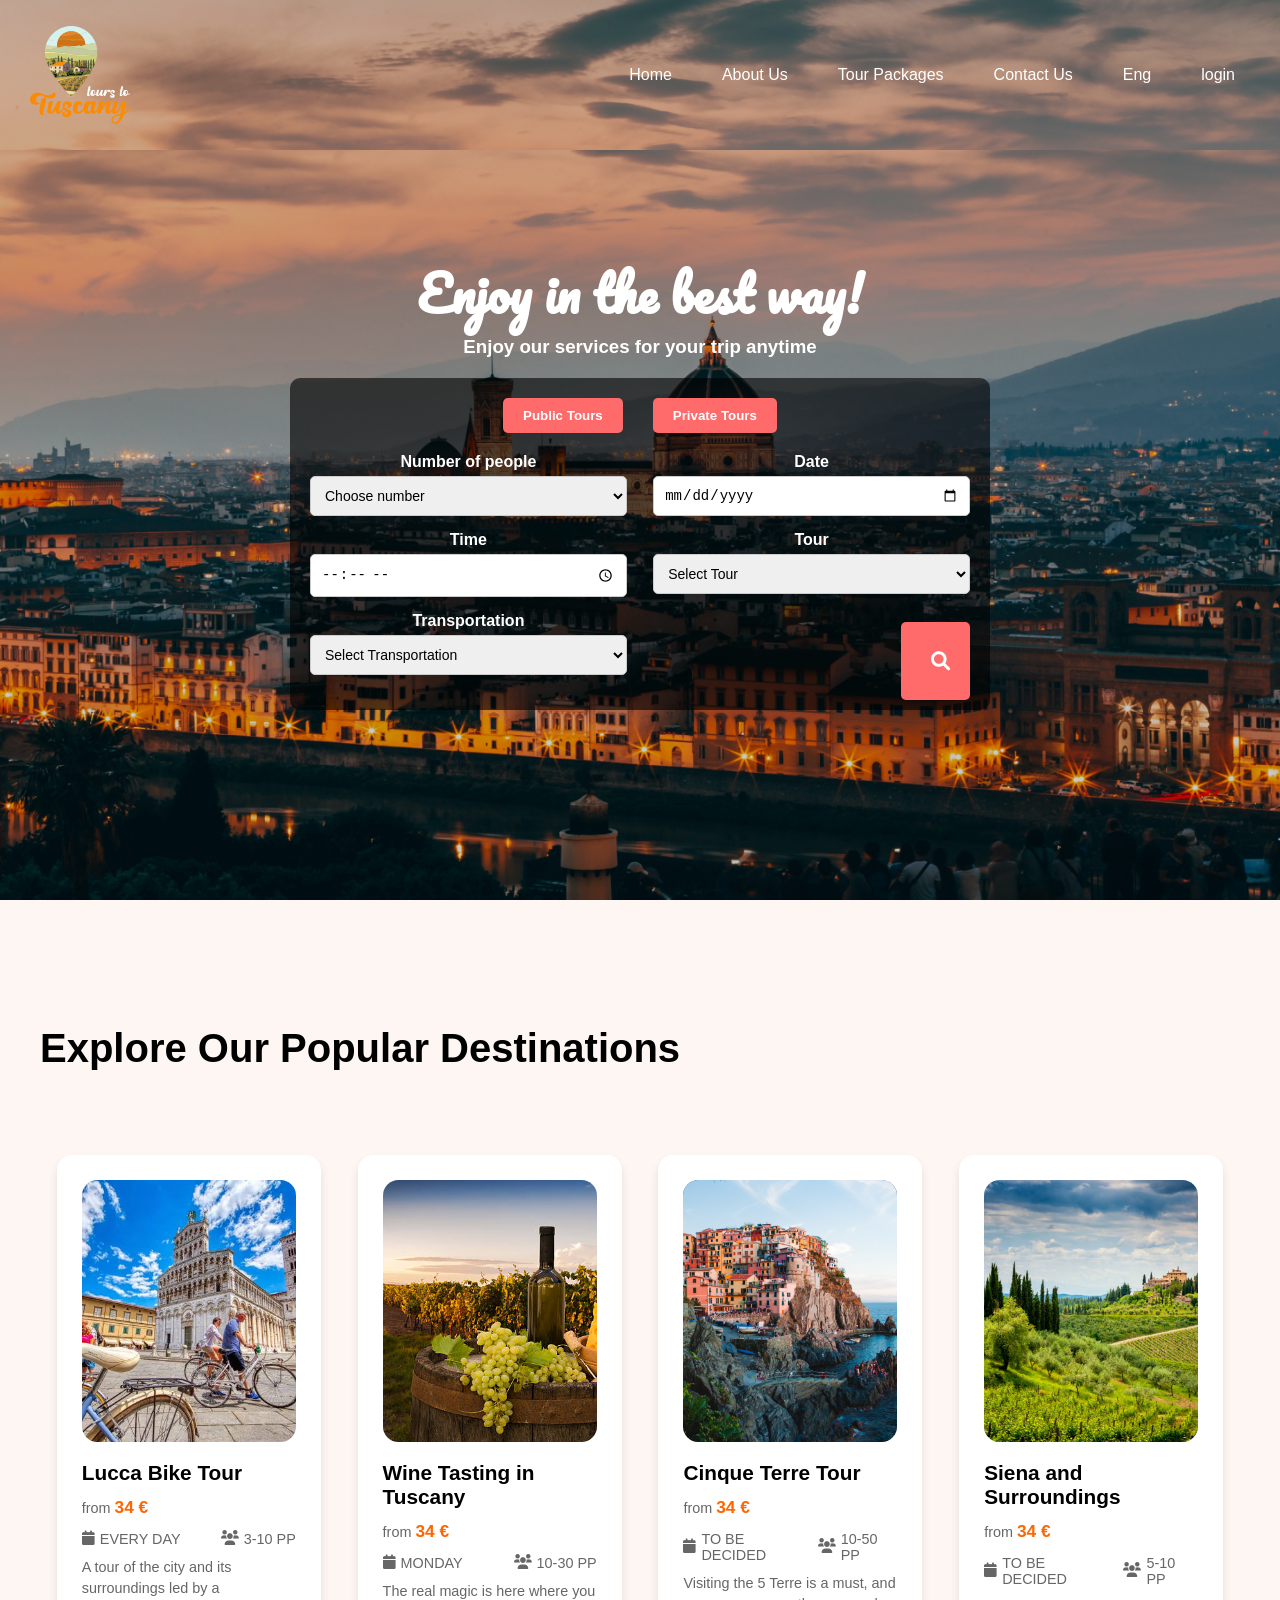
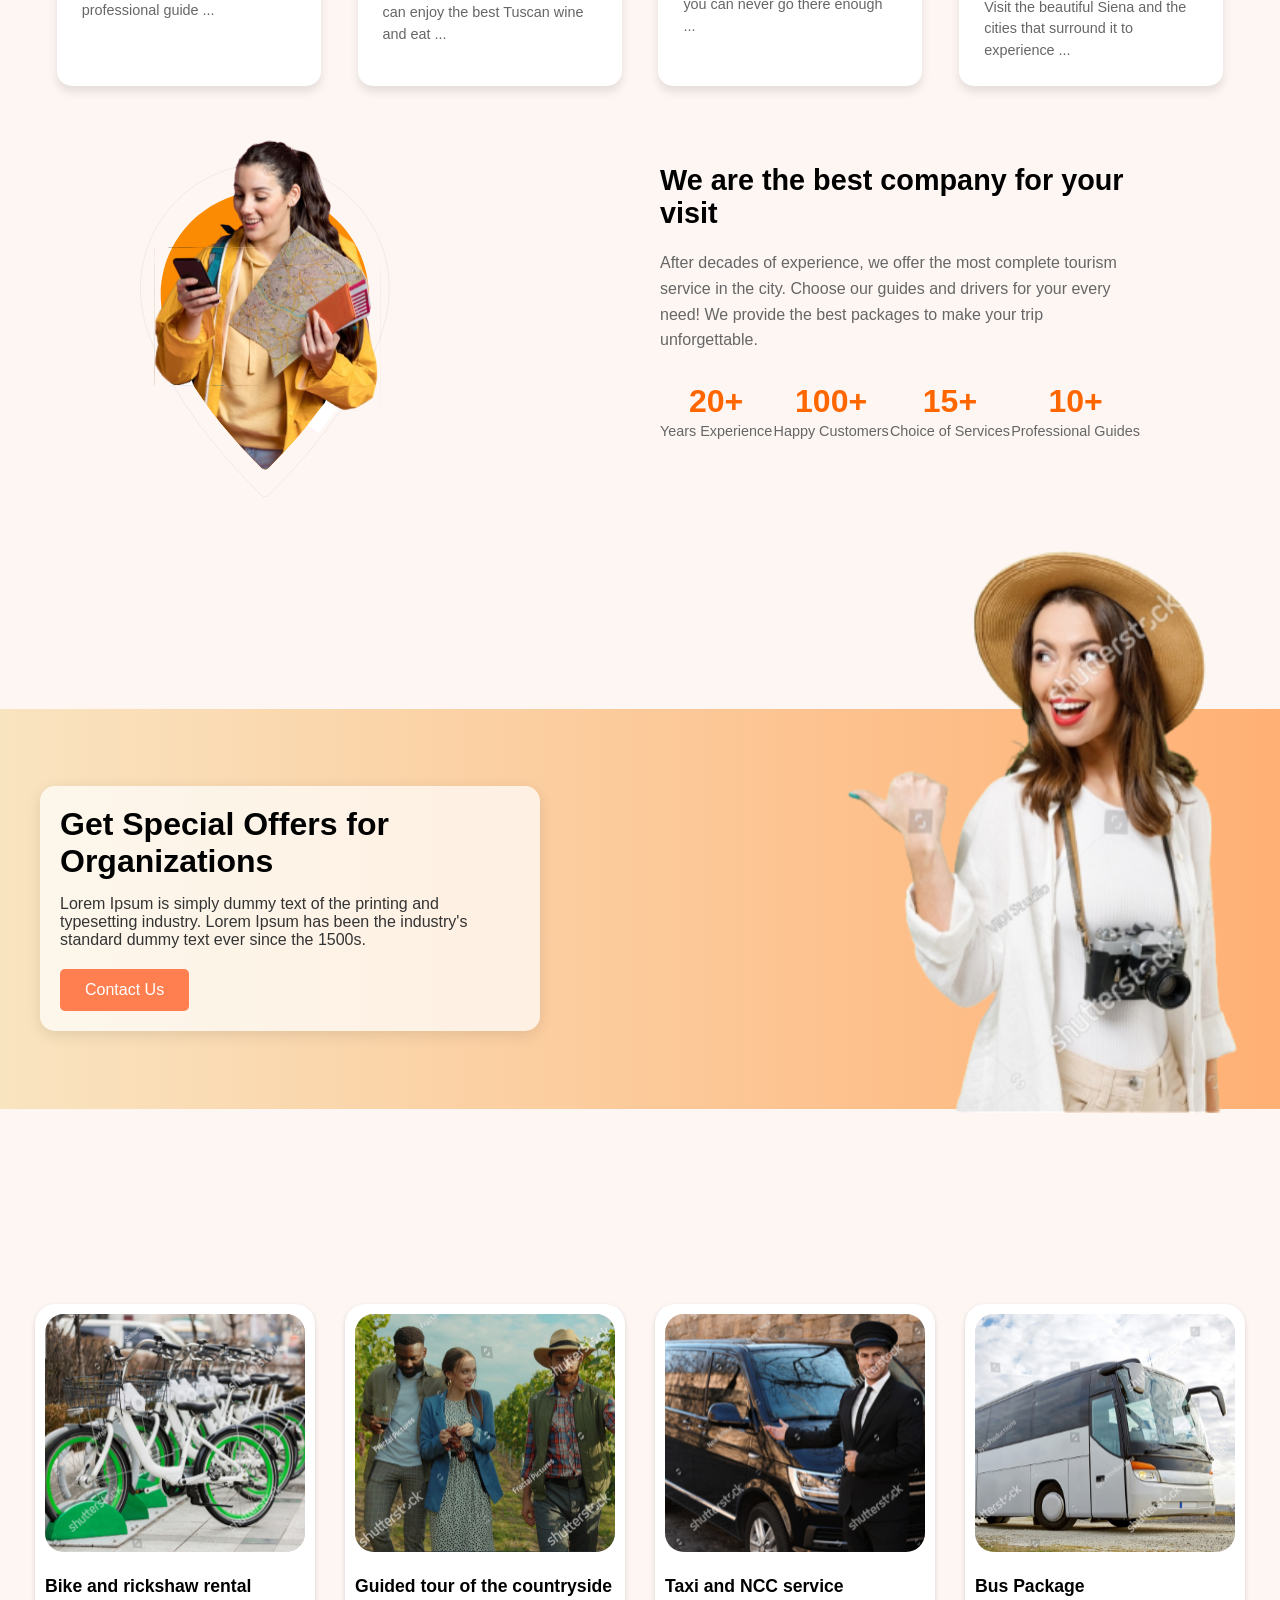
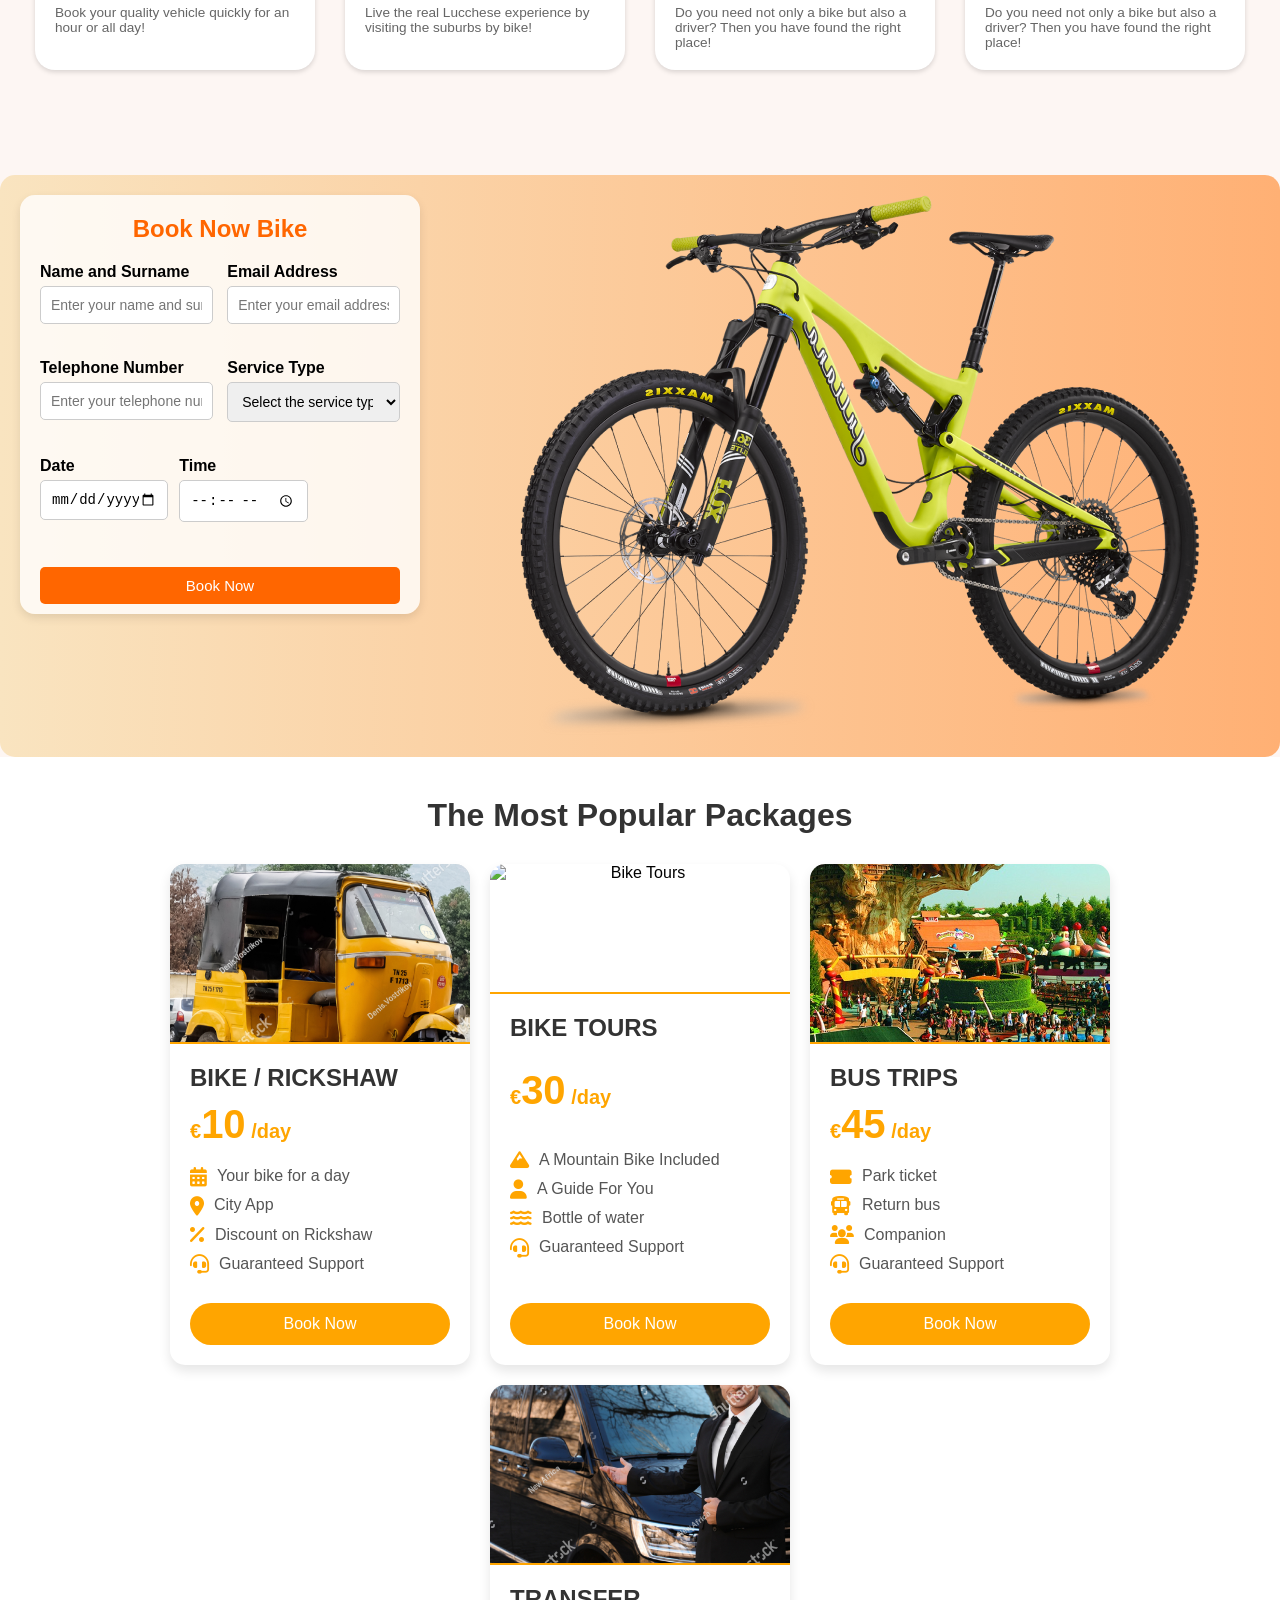
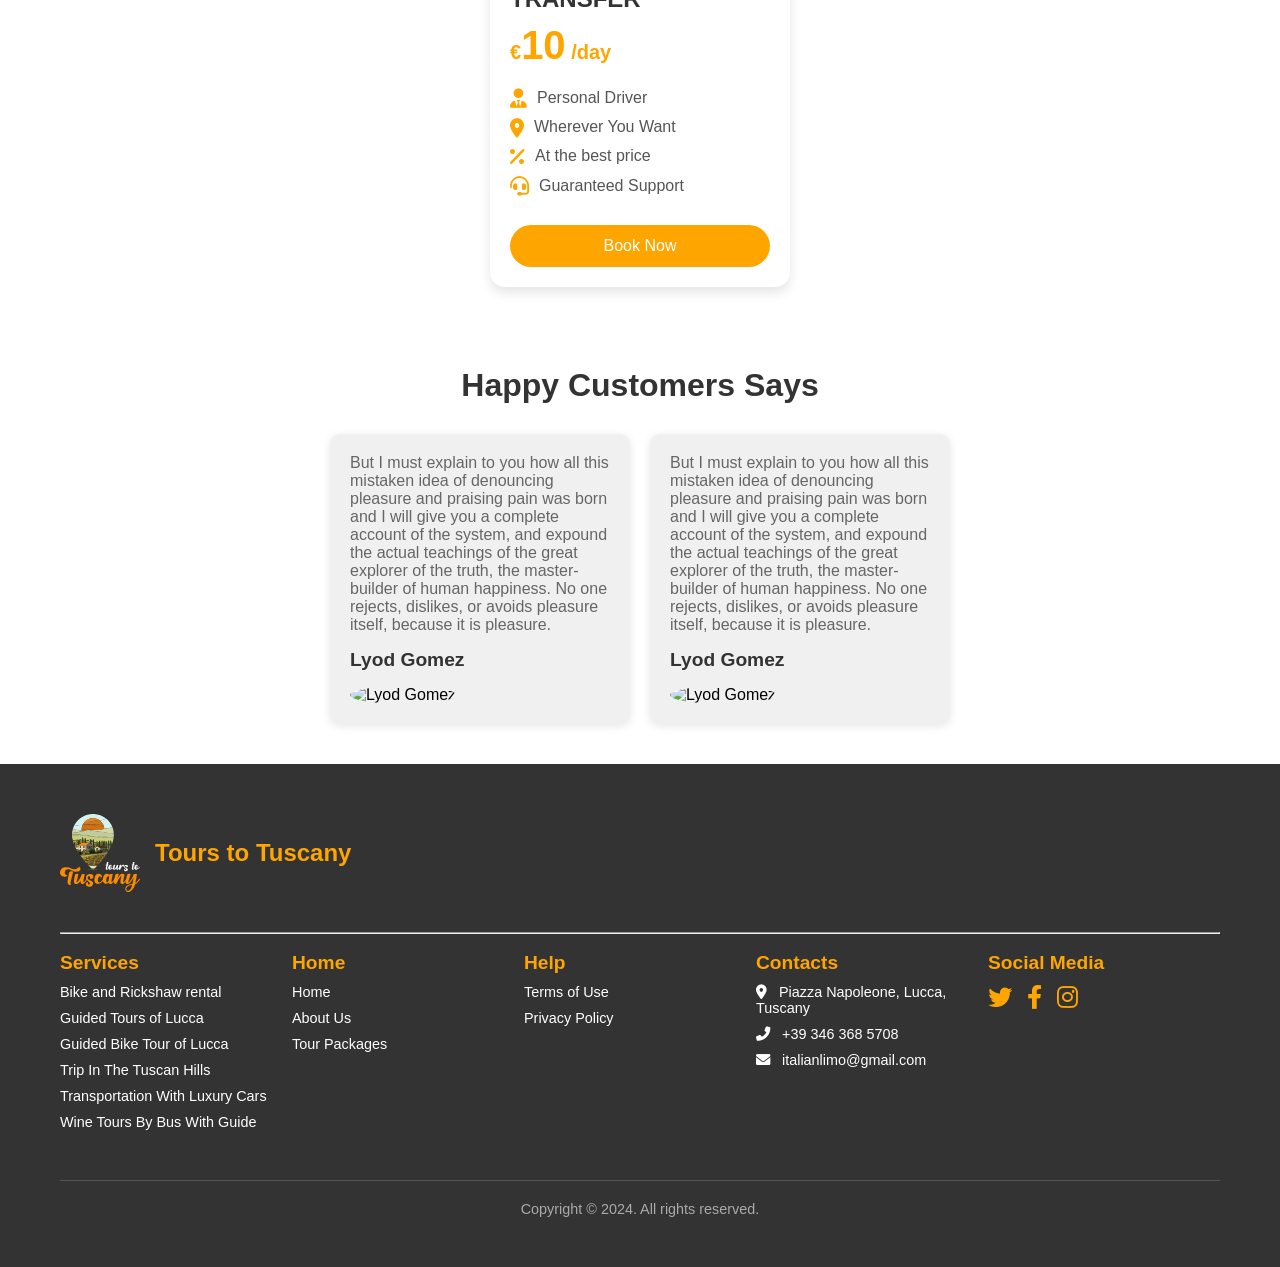
==== commit 25fc8a34: "final hour commit" ====
--- a/Travel-Website-by-shubham/index.html
+++ b/Travel-Website-by-shubham/index.html
@@ -12,12 +12,12 @@
 
 <body>
     <header>
-        <div class="navbar">
+        <!-- <div class="navbar">
             <div class="logo">
                 <img src="../FrontEnd Task/logo.svg" alt="Logo">
             </div>
             <nav>
-                <ul>
+                <ul class="nav">
                     <li><a href="#">Home</a></li>
                     <li><a href="#">About Us</a></li>
                     <li><a href="#">Tour Packages</a></li>
@@ -33,8 +33,38 @@
                     <li><a href="#">Login</a></li>
                     <li><a href="#" class="signup">Sign Up</a></li>
                 </ul>
+                <div class="menu" id="menu">
+                    &#9776;
+                </div>
             </nav>
-        </div>
+        </div> -->
+
+            <div class="navbar">
+                <div class="logo">
+                    <img src="../FrontEnd Task/logo.svg" alt="Logo">
+                </div>
+                <div class="menu" id="menu">
+                    &#9776; 
+                </div>
+                
+                <nav>
+                    <ul class="nav">
+                        <li><a href="index.html">Home</a></li>
+                        <li><a href="./about.html">About Us</a></li>
+                        <li><a href="#">Tour Packages</a></li>
+                        <li><a href="#">Contact Us</a></li>
+                        <li class="dropdown">
+                            <a href="#">Eng</a>
+                            <ul class="dropdown-content">
+                                <li><a href="#">Fr</a></li>
+                                <li><a href="#">Es</a></li>
+                                <li><a href="#">De</a></li>
+                            </ul>
+                        </li>
+                        <li><a href="./login.html">login</a></li>
+                    </ul>
+                </nav>
+            </div>
         
 
 
@@ -417,6 +447,16 @@
 
 
     <script src="script.js"></script>
+
+    <script>
+        const Menu = document.getElementById('menu');
+        const Nav = document.querySelector('nav');
+    
+        Menu.addEventListener('click', () => {
+            Nav.classList.toggle('active');
+        });
+    </script>
+    
 </body>
 
 </html>
--- a/Travel-Website-by-shubham/style.css
+++ b/Travel-Website-by-shubham/style.css
@@ -0,0 +1,1318 @@
+
+
+* {
+    margin: 0;
+    padding: 0;
+    box-sizing: border-box;
+}
+
+body {
+    font-family: 'Courier New', Courier, monospace;
+}
+
+header {
+    background: url('./src/images/hero_bg.png') no-repeat center center/cover;
+    height: 100vh;
+    color: rgb(0, 0, 0);
+}
+
+.header-text {
+    font-family: 'Pacifico', cursive; 
+    font-size: 49px; 
+    color: white; 
+    text-align: center; 
+    /* font-weight: bold;  */
+}
+
+
+.navbar {
+    background: url('./src/images/hero_bg.png') no-repeat top center;
+    background-size: cover;
+    display: flex;
+    justify-content: space-between;
+    align-items: center;
+    padding: 20px 50px;
+    height: 150px; 
+}
+
+
+
+.nav{
+    list-style:none;
+    display:flex;
+    margin:0;
+    padding:0;
+
+}
+
+.logo img {
+    width: 50px;
+    height: auto;
+}
+
+.logo {
+    display: flex;
+    /* align-items: center; */
+    /* font-size:24px; */
+
+}
+
+.logo span {
+    margin-left: 10px;
+    font-size: 24px;
+}
+
+.logo .highlight {
+    color: rgb(230, 60, 3);
+}
+
+
+
+
+
+
+/* Styles for the dropdown */
+.navbar ul {
+    list-style-type: none;
+    padding: 0;
+    margin: 0;
+}
+
+.navbar .dropdown {
+    position: relative;
+}
+
+.navbar .dropdown-content {
+    display: none;
+    position: absolute;
+    background-color: #fff;
+    box-shadow: 0px 8px 16px rgba(0, 0, 0, 0.2);
+    min-width: 100px;
+    z-index: 1;
+    top: 100%; /* Position the dropdown below the Eng button */
+    left: 0;
+    overflow: hidden;
+    transition: max-height 0.3s ease;
+}
+
+.navbar .dropdown-content a {
+    color: #333;
+    padding: 10px;
+    text-decoration: none;
+    display: block;
+}
+
+.navbar .dropdown-content a:hover {
+    background-color: #ddd;
+}
+
+/* Dropdown is shown on hover */
+.navbar .dropdown:hover .dropdown-content {
+    display: block;
+    max-height: 300px; /* Limit max height for smooth scrolling effect */
+}
+
+/* Transition for a smoother dropdown open */
+.navbar .dropdown-content {
+    max-height: 0;
+    overflow: hidden;
+    transition: max-height 0.3s ease-out;
+}
+
+.navbar .dropdown:hover .dropdown-content {
+    max-height: 150px; /* Adjust based on number of languages */
+}
+
+
+
+
+
+nav ul {
+    list-style: none;
+    display: flex;
+}
+
+nav ul li {
+    margin-left: 20px;
+}
+
+nav ul li a {
+    text-decoration: none;
+    color: rgb(0, 0, 0);
+}
+
+.signup {
+    background-color: orange;
+    padding: 10px 20px;
+    border-radius: 20px;
+    color: white;
+}
+
+
+
+.nav li{
+    margin:0 15px;
+    color:aliceblue;
+    text-decoration: solid;
+}
+.menu{
+    display:none;
+    font-size: 24px;
+    color:antiquewhite;
+    cursor: pointer;
+}
+
+@media(max-width:760px){
+    .nav{
+        position:absolute;
+        top:60px;
+        right:0;
+        background-color:#333;
+        flex-direction: column;
+        width:100%;
+        display:none;
+    }
+    .nav.active{
+        display:flex;
+    }
+    .nav li{
+        margin:10px 0;
+    }
+    .menu{
+        display:block;
+    }
+    
+    body {
+        background-color: #f4f4f4;
+    }
+}
+
+
+
+
+
+
+.hero {
+    text-align: center;
+    margin-top: 100px;
+}
+
+.hero h1 {
+    font-size: 48px;
+    margin-bottom: 20px;
+}
+
+.hero p {
+    font-size: 18px;
+    margin-bottom: 40px;
+}
+
+.search-box {
+    background-color: rgba(255, 255, 255, 0.8);
+    padding: 20px;
+    border-radius: 10px;
+    display: inline-block;
+    width: 80%;
+    max-width: 1000px;
+    margin-top: 20px;
+}
+
+.tour-options {
+    display: flex;
+    justify-content: center;
+    margin-bottom: 20px;
+}
+
+.tour-options button {
+    background-color: rgb(189, 189, 189);
+    border: none;
+    padding: 10px 20px;
+    cursor: pointer;
+    margin: 0 10px;
+}
+
+.tour-options .active {
+    background-color: orange;
+    color: white;
+    border-radius: 20px;
+}
+
+form {
+    display: flex;
+    flex-wrap: wrap;
+    justify-content: space-between;
+}
+
+.form-group {
+    display: flex;
+    flex-direction: column;
+    margin-bottom: 20px;
+    width: 48%;
+}
+
+form button {
+    background-color: orange;
+    border: none;
+    padding: 15px;
+    border-radius: 50%;
+    color: white;
+    cursor: pointer;
+    font-size: 20px;
+    position: relative;
+    top: 10px;
+}
+
+@media (max-width: 768px) {
+    .navbar {
+        flex-direction: column;
+        padding: 10px 20px;
+    }
+
+    .hero h1 {
+        font-size: 36px;
+    }
+
+    .form-group {
+        width: 100%;
+    }
+
+    .search-box {
+        width: 95%;
+    }
+}
+
+
+
+.popular-destinations {
+    padding: 50px 20px;
+  }
+
+.popular-destinations h2 {
+    font-size: 2.5em;
+    font-weight: bold;
+    margin-bottom: 30px;
+    text-align: left;
+}
+
+.carousel {
+    display: flex;
+    justify-content: space-evenly;
+    flex-wrap: wrap;
+    gap: 20px;
+  }
+
+.card {
+    background-color: #fff;
+    border-radius: 15px;
+    box-shadow: 0 6px 10px rgba(0, 0, 0, 0.1);
+    padding: 25px;
+    max-width: 22%;
+    text-align: left;
+    transition: transform 0.3s ease, box-shadow 0.3s ease;
+    min-height: 500px;
+  }
+
+.card:hover {
+    transform: scale(1.05);
+    box-shadow: 0 10px 15px rgba(0, 0, 0, 0.2);
+}
+
+.card img {
+    width: 100%;
+    height: auto;
+    border-radius: 10px;
+}
+
+.card h3 {
+    font-size: 1.3em;
+    margin: 15px 0 10px;
+    font-weight: bold;
+}
+
+.card .price {
+    color: #ff6600;
+    font-size: 1.2em;
+    font-weight: bold;
+}
+
+.card ul {
+    list-style: none;
+    padding: 0;
+    margin: 10px 0;
+    display: flex;
+    justify-content: space-between;
+    gap: 10px;
+}
+
+.card ul li {
+    font-size: 0.9em;
+    color: #666;
+    display: flex;
+    align-items: center;
+}
+
+.card ul li i {
+    margin-right: 5px;
+}
+
+.card p {
+    font-size: 0.9em;
+    color: #666;
+    line-height: 1.5;
+}
+
+.company-info {
+    display: flex;
+    justify-content: space-between;
+    align-items: center;
+    margin-top: 50px;
+}
+
+.info-image {
+    flex-basis: 40%;
+}
+
+.info-image img {
+    width: 100%;
+    border-radius: 50%;
+}
+
+.info-text {
+    flex-basis: 55%;
+    text-align: left;
+    padding-left: 20px;
+}
+
+.info-text h3 {
+    font-size: 2em;
+    font-weight: bold;
+    margin-bottom: 15px;
+}
+
+.info-text p {
+    font-size: 1.1em;
+    line-height: 1.6;
+    color: #666;
+}
+
+.stats {
+    display: flex;
+    justify-content: space-between;
+    margin-top: 20px;
+}
+
+.stats div {
+    text-align: center;
+}
+
+.stats div span {
+    display: block;
+    font-size: 1.5em;
+    font-weight: bold;
+    color: #ff6600;
+}
+
+.stats div p {
+    font-size: 0.9em;
+    color: #666;
+}
+
+.company-info {
+    display: flex;
+    margin-top: 50px;
+    align-items: center;
+    justify-content: center;
+    gap: 20px;
+}
+
+.info-image img {
+    width: 250px;
+    height: auto;
+    border-radius: 10px;
+}
+
+.info-text {
+    max-width: 500px;
+    text-align: left;
+}
+
+.info-text h3 {
+    font-size: 1.8em;
+    margin-bottom: 20px;
+}
+
+.info-text p {
+    font-size: 1em;
+    margin-bottom: 30px;
+    line-height: 1.6;
+}
+
+.stats {
+    display: flex;
+    justify-content: space-between;
+}
+
+.stats div {
+    text-align: center;
+}
+
+.stats div span {
+    font-size: 2em;
+    font-weight: bold;
+    display: block;
+    color: #ff6600;
+}
+
+.stats p {
+    font-size: 0.9em;
+    color: #666;
+}
+
+@media (max-width: 1024px) {
+    .card {
+        max-width: 45%;
+    }
+
+    .company-info {
+        flex-direction: column;
+    }
+
+    .info-image img {
+        width: 200px;
+    }
+
+    .info-text {
+        max-width: 100%;
+    }
+}
+
+@media (max-width: 768px) {
+    .card {
+        max-width: 100%;
+    }
+
+    .stats {
+        flex-direction: column;
+    }
+
+    .stats div {
+        margin-bottom: 20px;
+    }
+}
+
+
+html {
+    scroll-behavior: smooth;
+}
+
+
+@media (max-width: 768px) {
+    .carousel {
+        flex-direction: column;
+        align-items: center;
+    }
+    .company-info {
+        flex-direction: column;
+        text-align: center;
+    }
+}
+
+
+
+body {
+    margin: 0;
+    padding: 0;
+    font-family: Arial, sans-serif;
+}
+
+.navbar {
+    display: flex;
+    justify-content: space-between;
+    align-items: center;
+    padding: 15px 30px;
+    background-color: #333;
+}
+
+.navbar .logo img {
+    width: 100px;
+}
+
+.navbar ul {
+    list-style: none;
+    display: flex;
+    gap: 20px;
+}
+
+.navbar ul li {
+    display: inline;
+}
+
+.navbar ul li a {
+    text-decoration: none;
+    color: #fff;
+}
+
+.navbar ul li a.signup {
+    background-color: #ff6b6b;
+    padding: 10px 20px;
+    border-radius: 5px;
+    color: white;
+    font-weight: bold;
+}
+
+
+.offers-header h2 {
+    font-size: 2rem;
+    margin-bottom: 10px;
+}
+
+.offers-header p {
+    margin-bottom: 20px;
+    font-size: 1rem;
+    color: #333; /* Adjust text color */
+}
+
+.contact-us {
+    background-color: #FF7F50; /* Button color */
+    color: white;
+    padding: 10px 20px;
+    border: none;
+    border-radius: 5px;
+    cursor: pointer;
+    font-size: 1rem;
+}
+
+
+
+
+.offers-grid {
+    display: grid;
+    grid-template-columns: repeat(auto-fit, minmax(200px, 1fr)); /* Smaller card size */
+    gap: 20px; /* Reduce gap between cards */
+    margin: 100px 30px; /* Add margin around the grid */
+}
+
+.offer-card {
+    background-color: white;
+    border-radius: 20px; /* Reduce the roundness of the corners */
+    box-shadow: 0 2px 5px rgba(0, 0, 0, 0.15); /* Softer box shadow */
+    overflow: hidden;
+    transition: transform 0.3s ease-in-out, box-shadow 0.3s ease-in-out;
+    padding: 10px; /* Add padding inside the card */
+    margin: 5px; /* Add margin around the card */
+}
+
+.offer-card:hover {
+    transform: translateY(-5px);
+    box-shadow: 0 4px 15px rgba(0, 0, 0, 0.2); /* Enhance shadow on hover */
+}
+
+.offer-card img {
+    width: 100%;
+    height: auto;
+    margin-bottom: 10px; /* Space below the image */
+}
+
+.offer-card h3 {
+    margin: 10px 0 8px 0;
+    font-size: 1.1rem; /* Slightly smaller heading */
+}
+
+.offer-card p {
+    padding: 0 10px 10px 10px;
+    font-size: 0.85rem; /* Smaller font for description */
+    color: #666; /* Softer text color */
+}
+
+
+
+
+
+
+.special-offers-section {
+    background: linear-gradient(to right, #F9E4C0, #FFB074); /* Background gradient */
+    display: flex;
+    justify-content: center;
+    align-items: center;
+    height: 400px;
+}
+
+.content-container {
+    display: flex;
+    align-items: center;
+    justify-content: space-between;
+    max-width: 1200px;
+    width: 100%;
+    height: 450px;
+}
+
+.text-content {
+    max-width: 500px;
+    text-align: left;
+    background-color: rgba(255, 255, 255, 0.7); /* Add transparency to the text background */
+    padding: 20px;
+    border-radius: 15px; /* Rounded corners */
+    box-shadow: 0px 4px 15px rgba(0, 0, 0, 0.1); /* Box shadow */
+}
+
+.text-content h2 {
+    font-size: 2rem;
+    margin-bottom: 15px;
+}
+
+.text-content p {
+    font-size: 1rem;
+    margin-bottom: 20px;
+    color: #333;
+}
+
+.contact-us-btn {
+    background-color: #FF7F50;
+    color: white;
+    padding: 12px 25px;
+    border: none;
+    border-radius: 5px;
+    cursor: pointer;
+    font-size: 1rem;
+    transition: background-color 0.3s ease;
+}
+
+.contact-us-btn:hover {
+    background-color: #FF5722;
+    border-radius: 40%;
+}
+
+.image-content img {
+    max-width: 400px;
+    height: 600px;
+    margin-top: -150px;
+}
+
+@media (max-width: 768px) {
+    .content-container {
+        flex-direction: column;
+        text-align: center;
+    }
+
+    .image-content {
+        margin-top: 20px;
+    }
+
+    .image-content img {
+        max-width: 300px;
+    }
+}
+
+
+
+
+* {
+    margin: 0;
+    padding: 0;
+    box-sizing: border-box;
+}
+
+@import url('https://cdnjs.cloudflare.com/ajax/libs/font-awesome/6.0.0-beta3/css/all.min.css');
+
+body {
+    font-family: Arial, sans-serif;
+    background-color: #fdf6f3;
+}
+
+.booking-section {
+    display: flex;
+    flex-wrap: wrap; /* Allow items to wrap */
+    justify-content: space-between;
+    align-items: flex-start; /* Align items to the top */
+    padding: 20px; 
+    width: 100%;
+    background: linear-gradient(to right, #F9E4C0, #FFB074); /* Background gradient */
+    border-radius: 15px;
+    max-width: 100%; /* Limit max width for larger screens */
+    min-height: 50px; /* Set a lower minimum height */
+}
+
+
+.form-container {
+    background-color: rgba(255, 255, 255, 0.8); /* Set background to transparent white */
+    padding: 20px;
+    border-radius: 15px;
+    box-shadow: 0 4px 10px rgba(0, 0, 0, 0.1);
+    width: 100%;
+    max-width: 400px; /* Limit max width */
+    box-sizing: border-box; /* Include padding in width calculation */
+}
+
+
+.form-container h2 {
+    margin-bottom: 20px;
+    color: #FF6600;
+    text-align: center; /* Center align the title */
+}
+
+.form-row {
+    display: flex;
+    flex-wrap: wrap; /* Allow items to wrap */
+    justify-content: space-between;
+    margin-bottom: 20px;
+}
+
+.form-group {
+    display: flex;
+    flex-direction: column;
+    margin-bottom: 15px; /* Space between fields */
+}
+
+.form-group label {
+    margin-bottom: 5px;
+    font-weight: bold;
+}
+
+.form-group input,
+.form-group select {
+    padding: 10px;
+    border: 1px solid #ccc;
+    border-radius: 5px;
+    font-size: 14px; /* Reduced font size */
+}
+
+.book-now-btn {
+    background-color: #FF6600;
+    color: white;
+    border: none;
+    border-radius: 5px;
+    font-size: 15px;
+    cursor: pointer;
+    padding: 10px; /* Add padding for the button */
+    transition: background-color 0.3s;
+    width: 100%; /* Full width for the button */
+}
+
+.book-now-btn:hover {
+    background-color: #ff8533;
+}
+
+.image-container {
+    flex: 1; /* Allow the image container to grow */
+    min-width: 300px; /* Minimum width */
+    display: flex;
+    justify-content: center; /* Center align the image */
+}
+
+.image-container img {
+    max-width: 100%;
+    border-radius: 10px;
+    margin-left: 30px;
+}
+
+
+/* Responsive Styles */
+@media (max-width: 768px) {
+    .booking-section {
+        flex-direction: column; /* Stack vertically on small screens */
+        align-items: center; /* Center items */
+        width: 100%;
+    }
+
+    .form-container {
+        width: 100%; /* Full width on small screens */
+        margin-bottom: 20px; /* Space between form and image */
+    }
+
+    .image-container {
+        margin-left: 0; /* Remove left margin on small screens */
+        text-align: center; /* Center the image */
+    }
+    
+    .form-row {
+        flex-direction: column; /* Stack form fields on small screens */
+        align-items: stretch; /* Align fields to full width */
+    }
+
+    .form-group {
+        width: 100%; /* Full width for each input on small screens */
+    }
+
+    .form-row .form-group {
+        width: 100%; /* Override to ensure full width */
+    }
+}
+
+
+@media (max-width: 768px) {
+    .booking-section {
+        flex-direction: column;
+        text-align: center;
+    }
+
+    .form-container {
+        width: 100%;
+    }
+
+    .image-container {
+        margin-top: 20px;
+    }
+}
+
+
+
+.popular-packages {
+    padding: 40px 20px;
+    background-color: #ffffff; /* Change to your preferred background color */
+    text-align: center;
+}
+
+.popular-packages h2 {
+    margin-bottom: 30px;
+    font-size: 2rem;
+    color: #333; /* Change to your preferred color */
+}
+  /* Overall packages section styling */
+  .packages {
+    text-align: center;
+    padding: 50px 20px;
+    background-color: #f9f9f9; /* Light background for contrast */
+  }
+  
+  /* Flexbox container for the cards */
+  .package-container {
+    display: flex;
+    justify-content: center;
+    gap: 20px; /* Adds space between package cards */
+    flex-wrap: wrap;
+  }
+  
+  /* Individual card styling */
+  .package-card {
+    background-color: #fff;
+    border-radius: 15px;
+    box-shadow: 0 6px 12px rgba(0, 0, 0, 0.1); /* Soft shadow */
+    overflow: hidden;
+    max-width: 300px; /* Maximum width for large screens */
+    min-width: 280px; /* Minimum width for small screens */
+    flex: 1 1 calc(33.333% - 40px); /* Adjust width for 3 cards per row on large screens */
+    display: flex;
+    flex-direction: column;
+    transition: transform 0.3s ease, box-shadow 0.3s ease; /* Smooth hover effect */
+  }
+  
+  /* Hover effect for the card */
+  .package-card:hover {
+    transform: translateY(-10px); /* Moves the card up slightly on hover */
+    box-shadow: 0 12px 24px rgba(0, 0, 0, 0.2); /* Stronger shadow on hover */
+  }
+  
+  /* Image inside the card */
+  .package-card img {
+    width: 100%;
+    height: 180px;
+    object-fit: cover;
+    border-bottom: 2px solid #ffa500; /* Adds a colored border */
+  }
+  
+  /* Package information styling */
+  .package-info {
+    padding: 20px;
+    text-align: left;
+    display: flex;
+    flex-direction: column;
+    justify-content: space-between;
+    height: 100%;
+  }
+  
+  /* Package heading */
+  .package-info h3 {
+    font-size: 1.5rem;
+    color: #333;
+    margin-bottom: 10px;
+    font-family: 'Arial', sans-serif;
+  }
+  
+  /* Price styling */
+  .price {
+    font-size: 1.25rem;
+    color: #ffa500;
+    margin-bottom: 20px;
+    font-weight: bold;
+  }
+  
+  .price span {
+    font-size: 2.5rem;
+  }
+  
+  /* Features list */
+  .package-info ul {
+    list-style: none;
+    padding-left: 0;
+    margin-bottom: 20px;
+  }
+  
+  .package-info ul li {
+    display: flex;
+    align-items: center;
+    margin-bottom: 10px;
+    font-size: 1rem;
+    color: #555;
+  }
+  
+  .package-info ul li i {
+    color: #ffa500;
+    margin-right: 10px;
+    font-size: 1.2rem;
+  }
+  
+  /* Button styling */
+  .book-btn {
+    background-color: #ffa500;
+    color: #fff;
+    padding: 12px;
+    border: none;
+    border-radius: 25px;
+    cursor: pointer;
+    text-align: center;
+    font-size: 1rem;
+    transition: background-color 0.3s ease;
+  }
+  
+  .book-btn:hover {
+    background-color: #ff9000;
+  }
+  
+  /* Responsive behavior for smaller screens */
+  @media (max-width: 1024px) {
+    .package-container {
+      justify-content: space-around;
+    }
+  
+    .package-card {
+      flex: 1 1 calc(50% - 40px); /* Two cards per row on medium screens */
+      max-width: 100%;
+    }
+  }
+  
+  @media (max-width: 768px) {
+    .package-container {
+      flex-direction: column;
+      align-items: center;
+    }
+  
+    .package-card {
+      flex: 1 1 100%; 
+      max-width: 100%;
+    }
+  }
+  
+
+
+/* Add this CSS to your existing stylesheet */
+.customer-testimonials {
+    padding: 40px 20px;
+    background-color: #fff; /* Change to your preferred background color */
+    text-align: center;
+}
+
+.customer-testimonials h2 {
+    margin-bottom: 30px;
+    font-size: 2rem;
+    color: #333; /* Change to your preferred color */
+}
+
+.testimonial-container {
+    display: flex;
+    flex-wrap: wrap;
+    justify-content: center;
+    gap: 20px; /* Space between cards */
+}
+
+.testimonial-card {
+    background-color: #f0f0f0; /* Light grey background for the testimonial card */
+    border-radius: 10px; /* Rounded corners */
+    box-shadow: 0 2px 10px rgba(0, 0, 0, 0.1); /* Subtle shadow */
+    padding: 20px;
+    width: 300px; /* Fixed width for each card */
+    text-align: left; /* Align text to the left */
+    transition: transform 0.3s; /* Smooth scale on hover */
+}
+
+.testimonial-card p {
+    font-size: 1rem;
+    color: #666; /* Text color */
+    margin-bottom: 15px;
+}
+
+.testimonial-card h3 {
+    font-size: 1.2rem;
+    color: #333; /* Change to your preferred color */
+    margin: 5px 0;
+}
+
+.testimonial-card img {
+    width: 50px; /* Set a fixed width for the image */
+    height: 50px; /* Set a fixed height for the image */
+    border-radius: 50%; /* Circular image */
+    margin-top: 10px; /* Space above the image */
+}
+
+/* Responsive Styles */
+@media (max-width: 768px) {
+    .testimonial-card {
+        width: 100%; /* Full width on smaller screens */
+    }
+}
+
+
+
+ 
+.footer {
+    background-color: #333;
+    color: #fff;
+    padding: 50px 0;
+  }
+  
+  .container {
+    max-width: 1200px;
+    margin: 0 auto;
+    padding: 0 20px;
+  }
+  .footer-top {
+    display: flex;
+    justify-content: flex-start; 
+    align-items: center;
+    margin-bottom: 20px;
+  }
+  
+  .footer-logo {
+    display: flex;
+    align-items: center;
+    justify-content: center;
+    text-align: center;
+    margin-bottom: 20px;
+  }
+  
+  .footer-logo img {
+    width: 80px; 
+    margin-right: 15px;
+  }
+  
+  .footer-logo h2 {
+    color: #ffa500;
+    font-size: 1.5rem;
+  }
+  
+  .footer-content {
+    display: flex;
+    justify-content: space-between;
+    flex-wrap: wrap;
+  }
+  
+  .footer-section {
+    flex: 1;
+    min-width: 180px;
+    margin-bottom: 20px;
+  }
+  
+  .footer-section h3 {
+    color: #ffa500;
+    font-size: 1.2rem;
+    margin-bottom: 10px;
+  }
+  
+  .footer-section ul {
+    list-style: none;
+  }
+  
+  .footer-section ul li {
+    margin-bottom: 10px;
+    font-size: 0.9rem;
+  }
+  
+  .footer-section ul li i {
+    margin-right: 8px;
+  }
+  
+  .social-media .social-icons {
+    display: flex;
+    gap: 15px;
+  }
+  
+  .social-icons a {
+    color: #ffa500;
+    font-size: 1.5rem;
+    transition: color 0.3s;
+  }
+  
+  .social-icons a:hover {
+    color: #ff8700;
+  }
+  
+  .footer-bottom {
+    text-align: center;
+    margin-top: 20px;
+    font-size: 0.9rem;
+    border-top: 1px solid #555;
+    padding-top: 20px;
+  }
+  
+  .footer-bottom p {
+    color: #aaa;
+  }
+  
+  @media (max-width: 768px) {
+    .footer-content {
+      flex-direction: column;
+      align-items: center;
+    }
+  
+    .footer-section {
+      text-align: center;
+    }
+  }
+  
+  
+
+
+
+
+
+
+
+
+
+/* Hero Section */
+.hero {
+    position: relative;
+    /* background-image: url('src/images/hero_bg.png');  */
+    background-size: cover;
+    background-position: center;
+    display: flex;
+    flex-direction: column;
+    align-items: center;
+    justify-content: center;
+    color: #fff;
+    text-align: center;
+    padding: 0 20px;
+}
+
+.hero h1 {
+    font-size: 4em;
+    font-weight: 700;
+    margin-bottom: 10px;
+}
+
+.hero p {
+    font-size: 1.5em;
+    margin-bottom: 30px;
+}
+
+/* Search Box */
+.search-box {
+    background-color: rgba(0, 0, 0, 0.6); /* Semi-transparent background */
+    padding: 20px;
+    border-radius: 10px;
+    max-width: 700px;
+    width: 100%;
+}
+
+.search-box .tour-options {
+    display: flex;
+    justify-content: center;
+    gap: 10px;
+    margin-bottom: 20px;
+}
+
+.search-box .tour-options button {
+    padding: 10px 20px;
+    background-color: #ff6b6b;
+    border: none;
+    color: white;
+    font-weight: bold;
+    cursor: pointer;
+    border-radius: 5px;
+}
+
+.search-box .form-group {
+    margin-bottom: 15px;
+}
+
+.search-box .form-group label {
+    display: block;
+    margin-bottom: 5px;
+}
+
+.search-box .form-group select,
+.search-box .form-group input {
+    width: 100%;
+    padding: 10px;
+    border-radius: 5px;
+    border: 1px solid #ccc;
+}
+
+.search-box button[type="submit"] {
+    background-color: #ff6b6b;
+    color: white;
+    padding: 12px 20px;
+    border: none;
+    border-radius: 5px;
+    cursor: pointer;
+    font-size: 1.2em;
+    display: inline-flex;
+    align-items: center;
+}
+
+.search-box button[type="submit"] i {
+    margin-left: 10px;
+}
+
+/* Media Queries for Responsiveness */
+@media (max-width: 768px) {
+    .hero h1 {
+        font-size: 3em;
+    }
+
+    .search-box {
+        max-width: 90%;
+    }
+
+    .navbar ul {
+        flex-direction: column;
+        gap: 10px;
+    }
+}
+
+
+
+/* Ensure the hamburger icon is visible only on mobile */
+.menu {
+    display: none; /* Initially hidden */
+    font-size: 30px;
+    cursor: pointer;
+}
+
+@media (max-width: 768px) {
+    .menu {
+        display: block; /* Show hamburger on small screens */
+    }
+
+    nav {
+        display: none; /* Initially hide the nav */
+        position: absolute;
+        top: 50px;
+        right: 0;
+        background-color: #333;
+        width: 100%;
+        flex-direction: column;
+        align-items: center;
+    }
+
+    nav.active {
+        display: flex; /* Show nav when active */
+    }
+
+    .nav {
+        flex-direction: column;
+    }
+
+    .nav li {
+        margin: 15px 0;
+    }
+}
